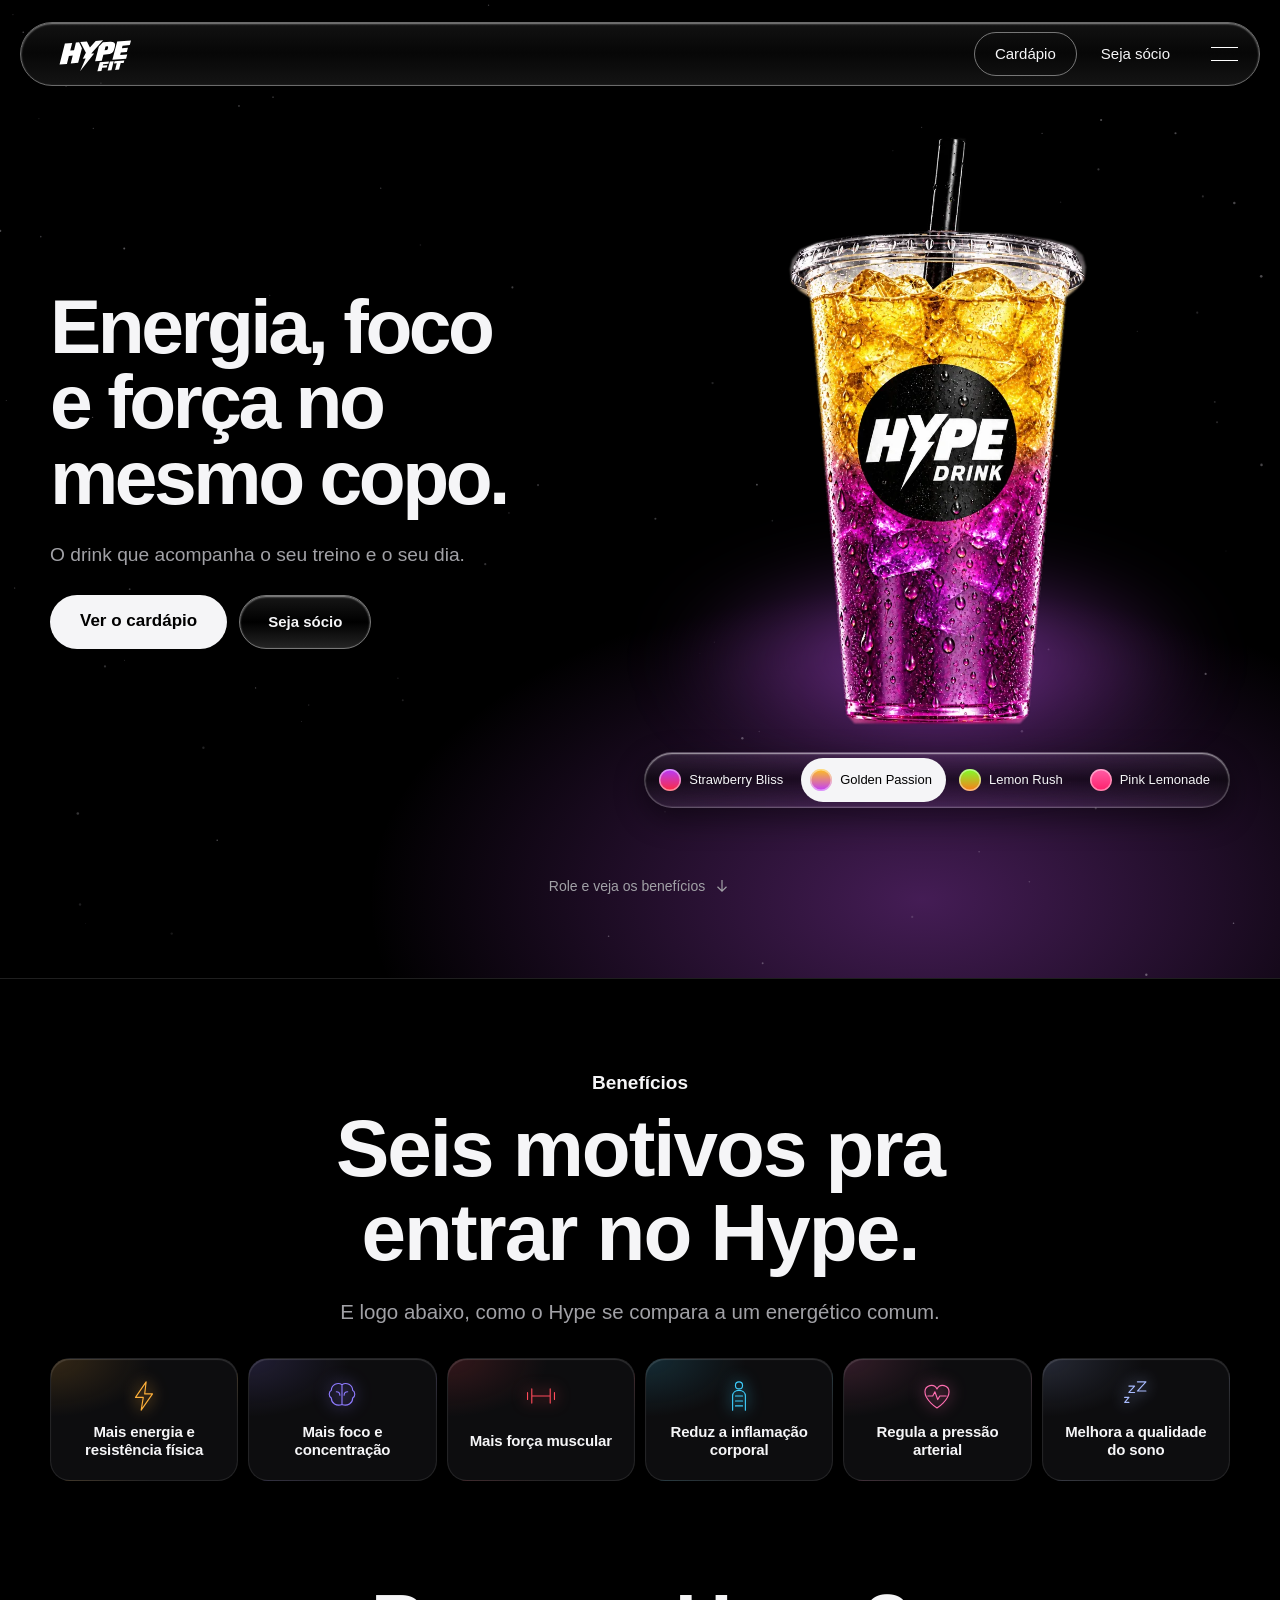
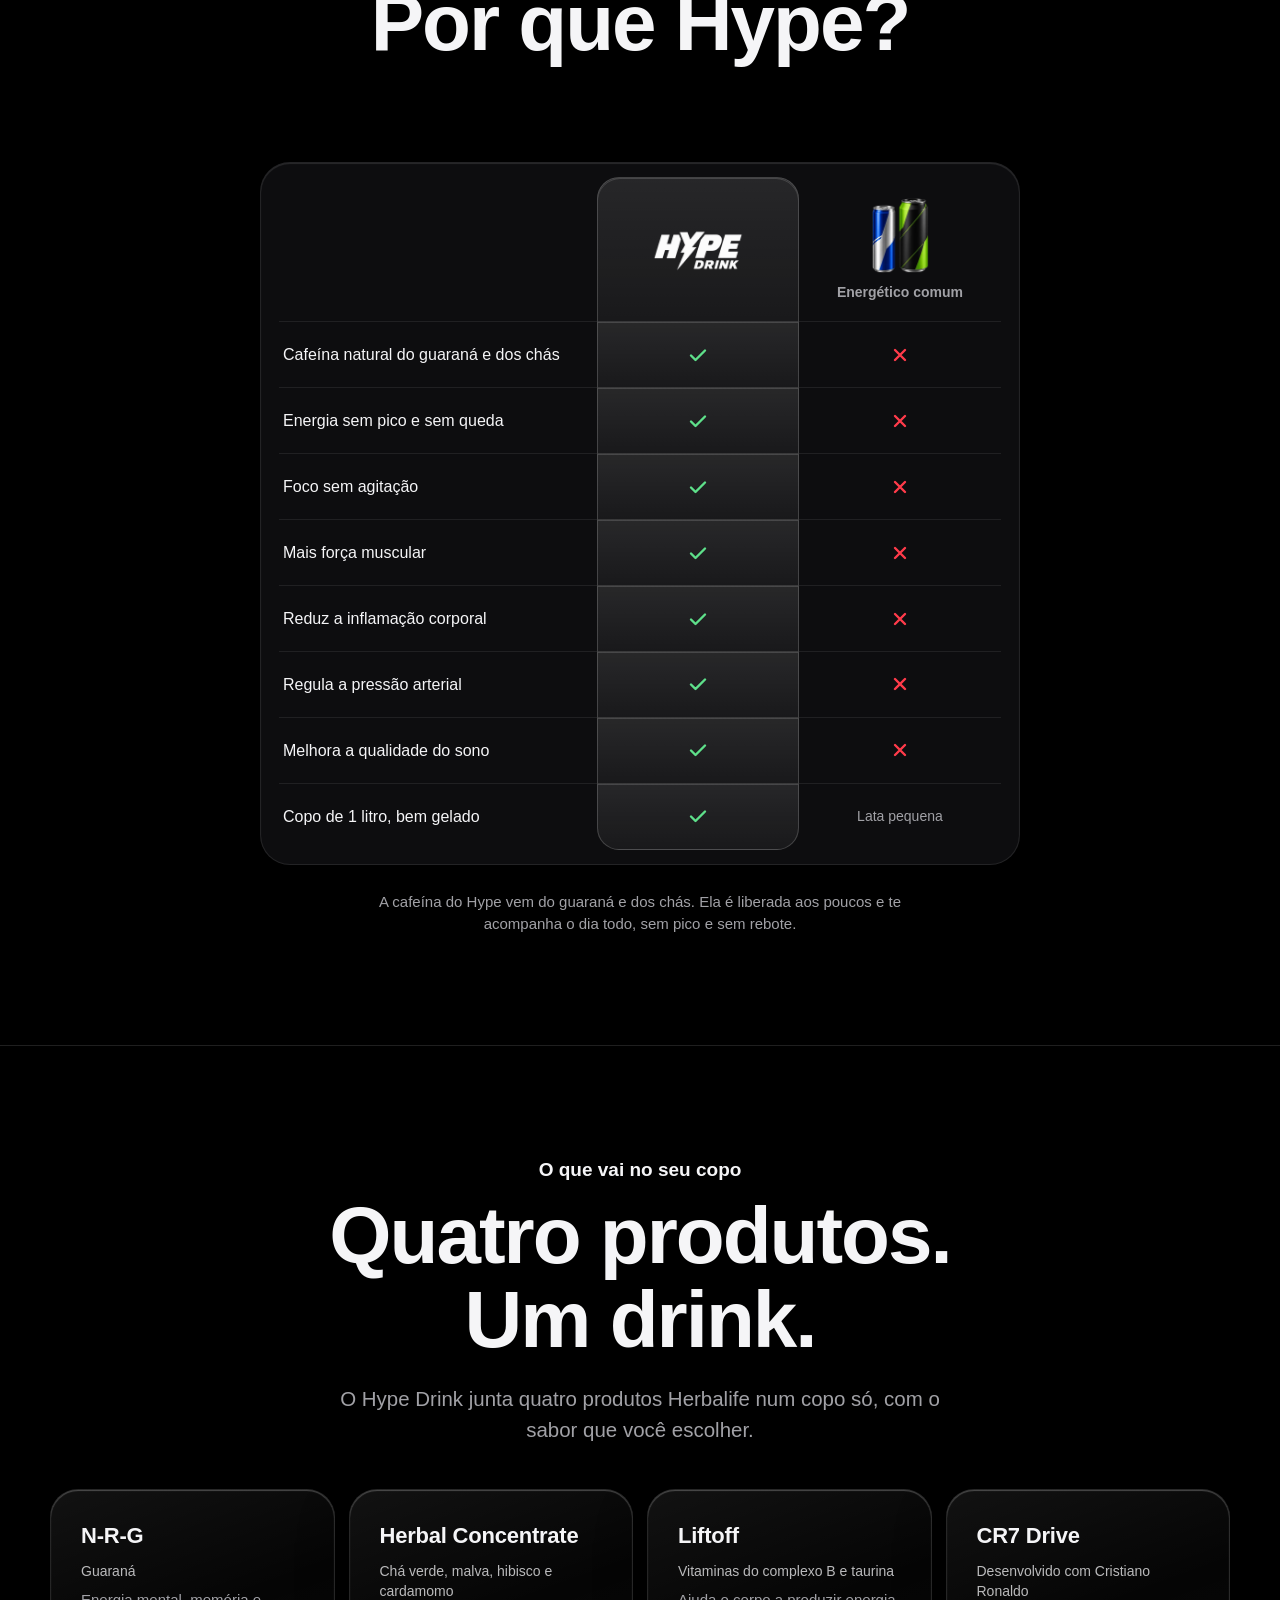
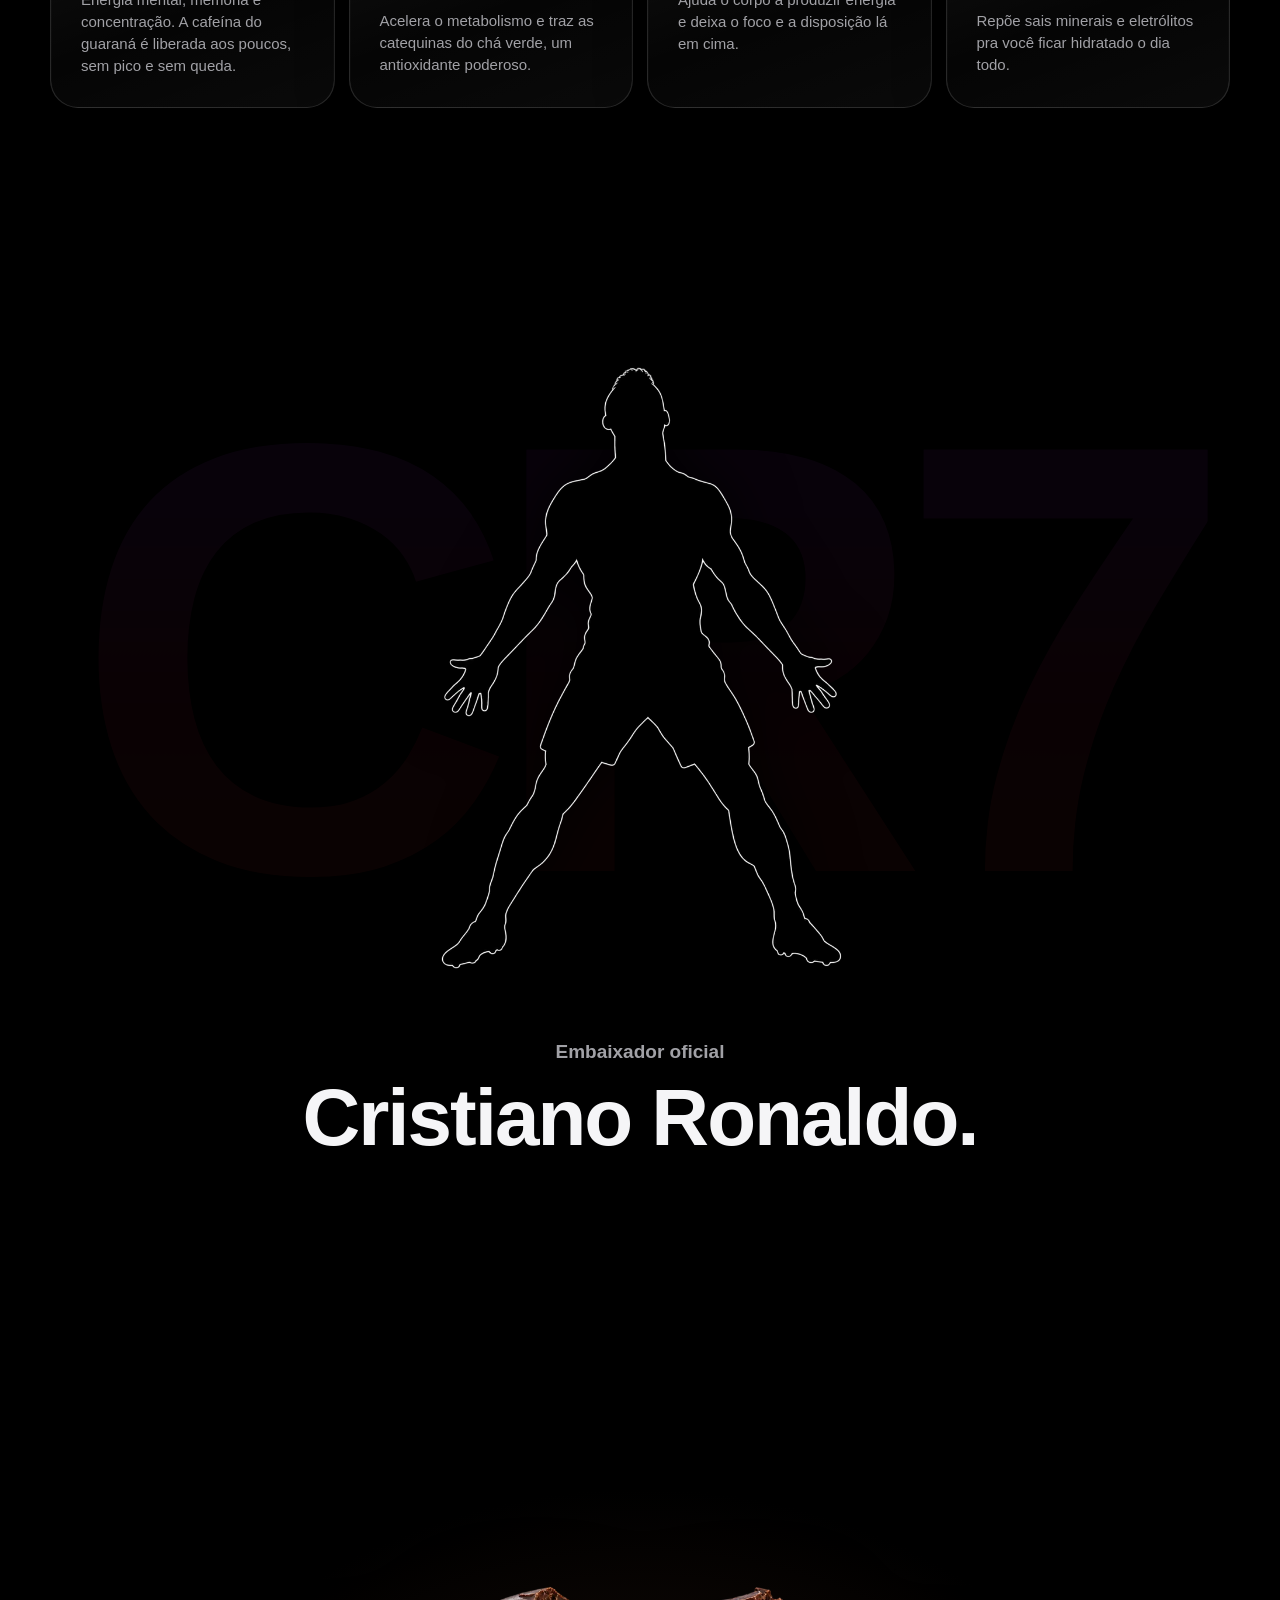
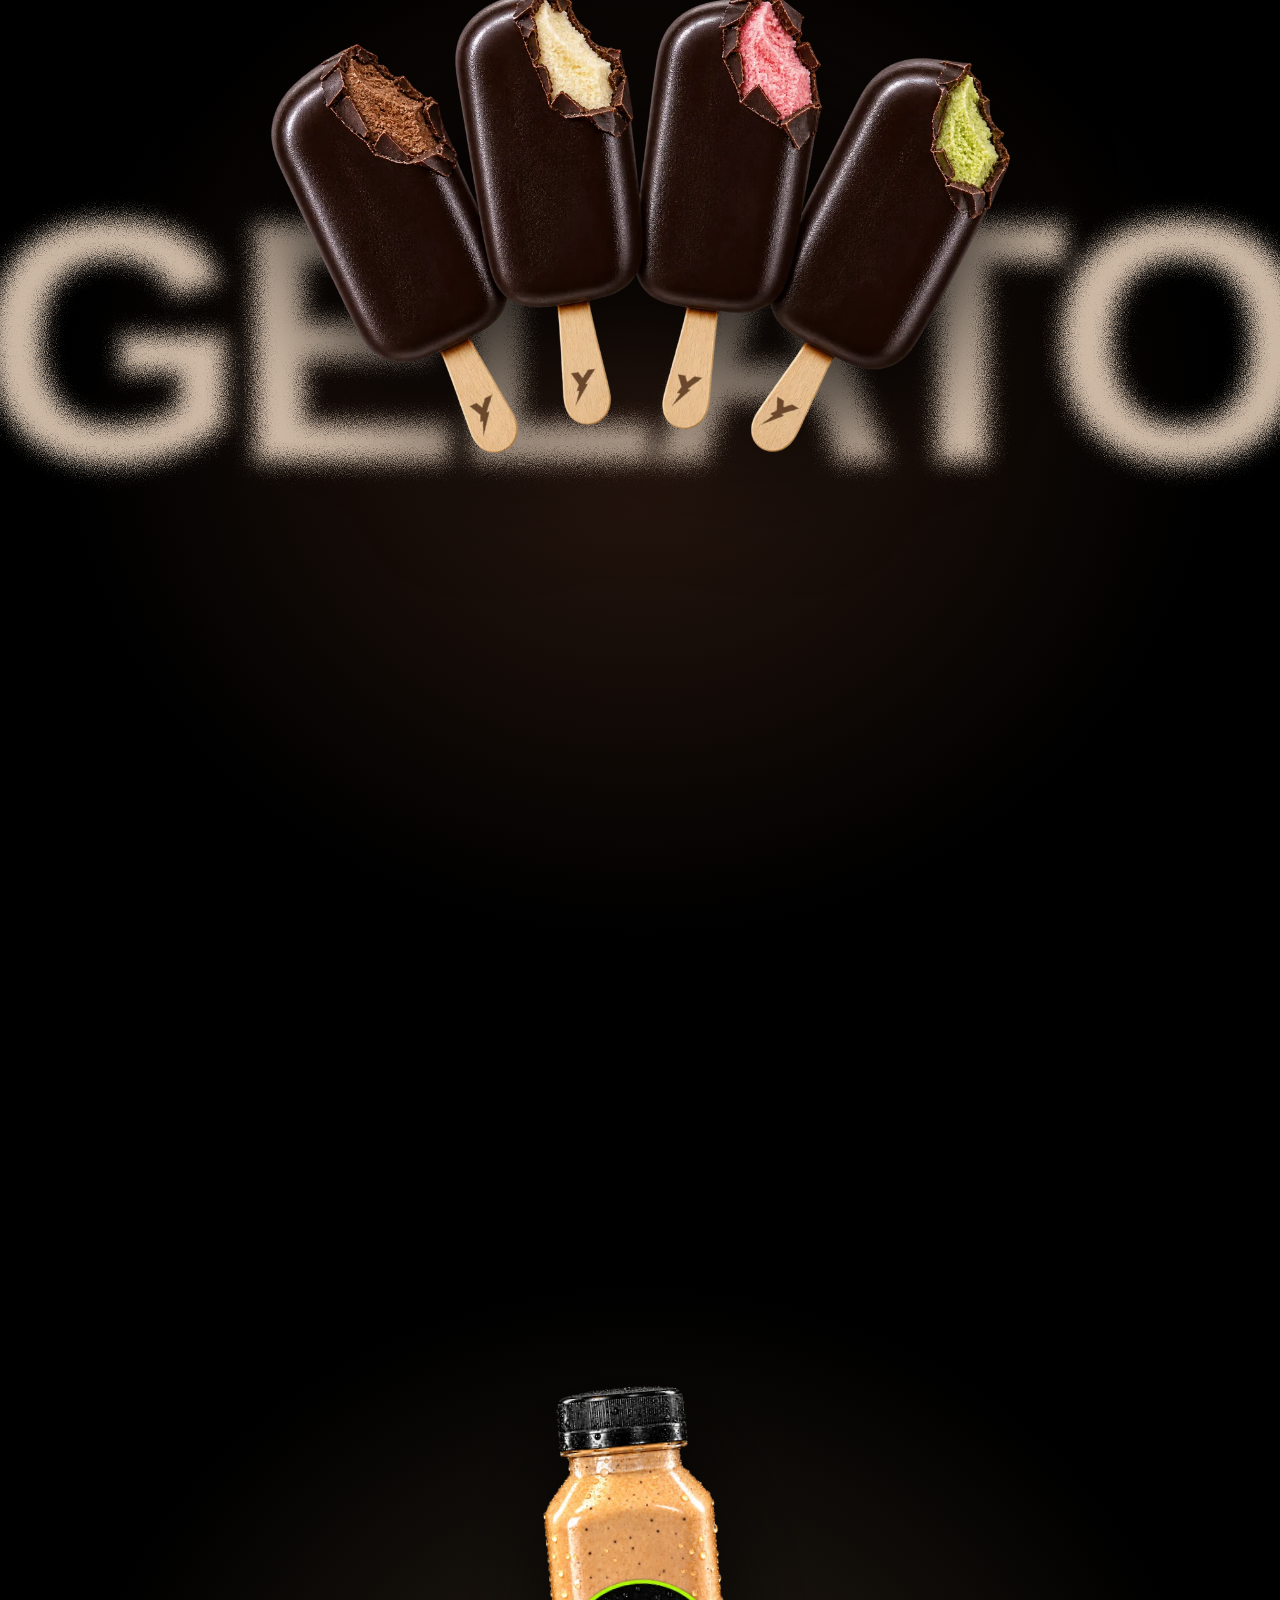
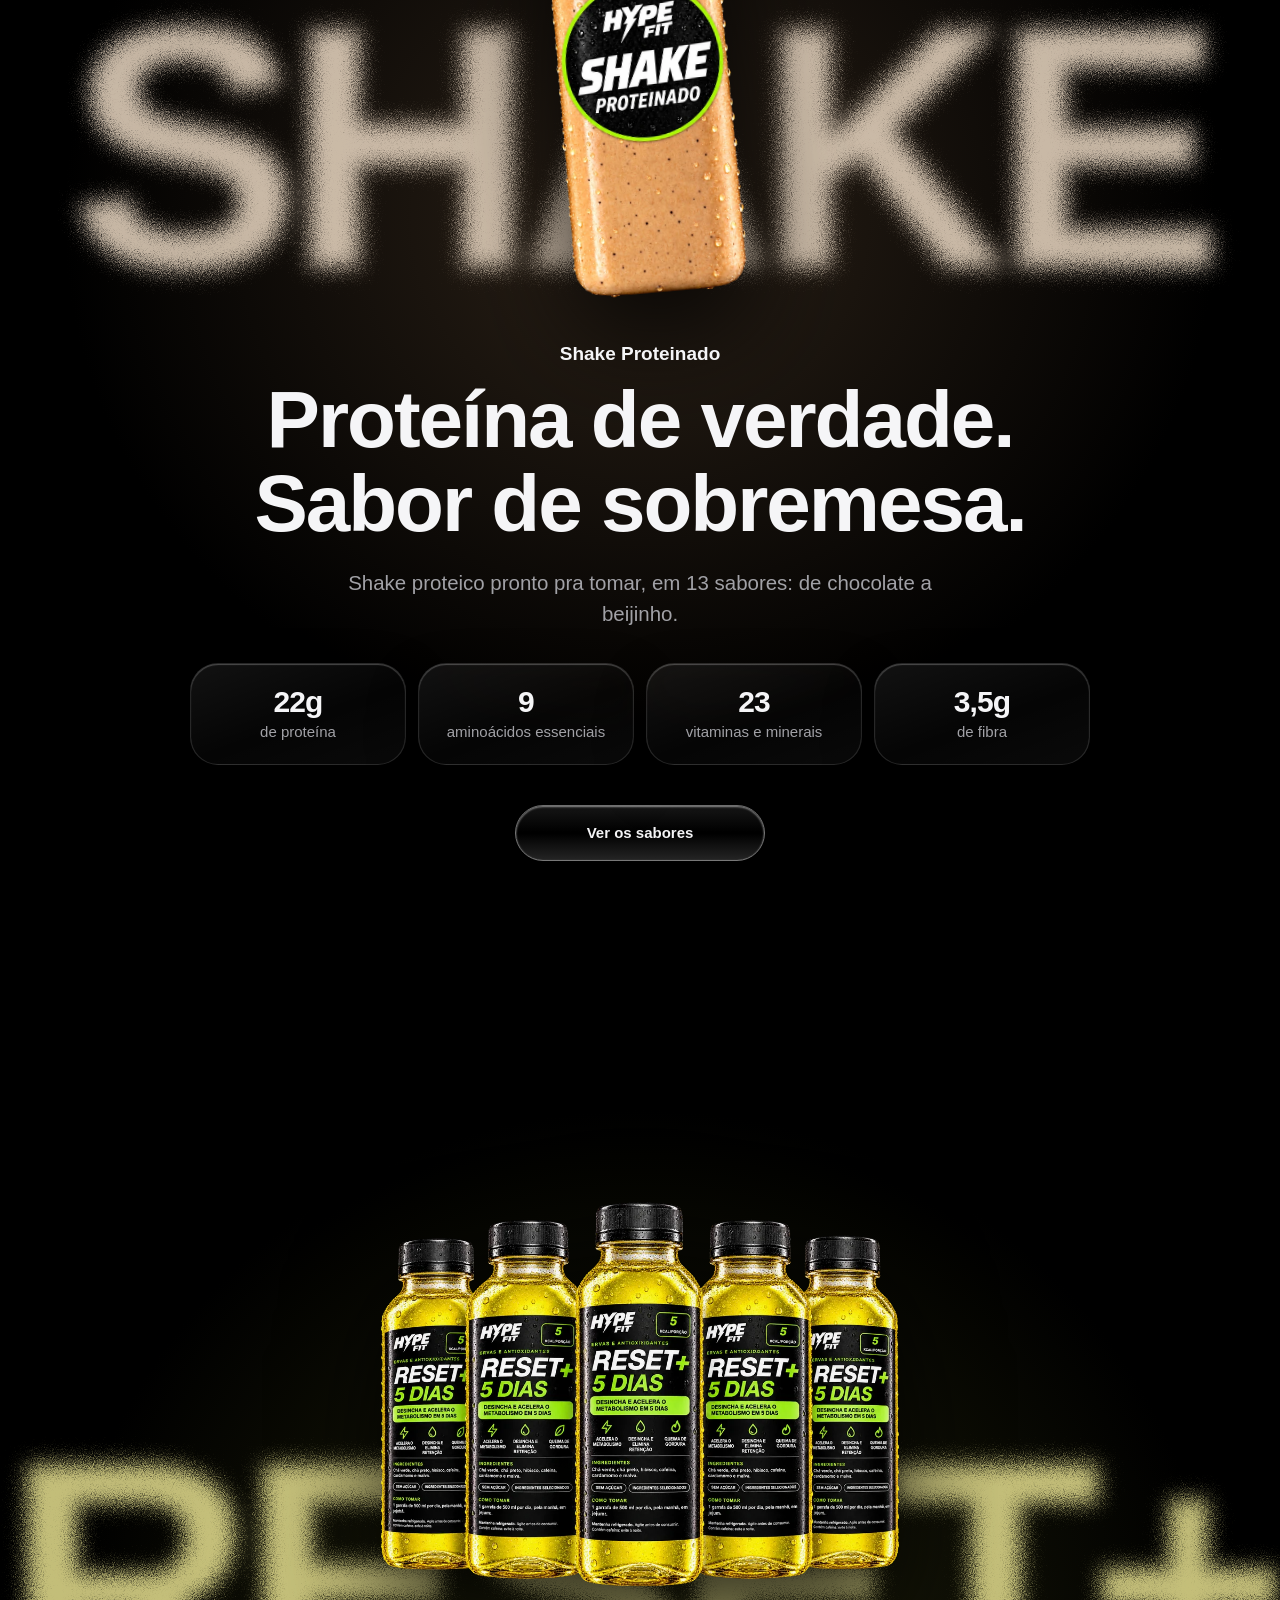
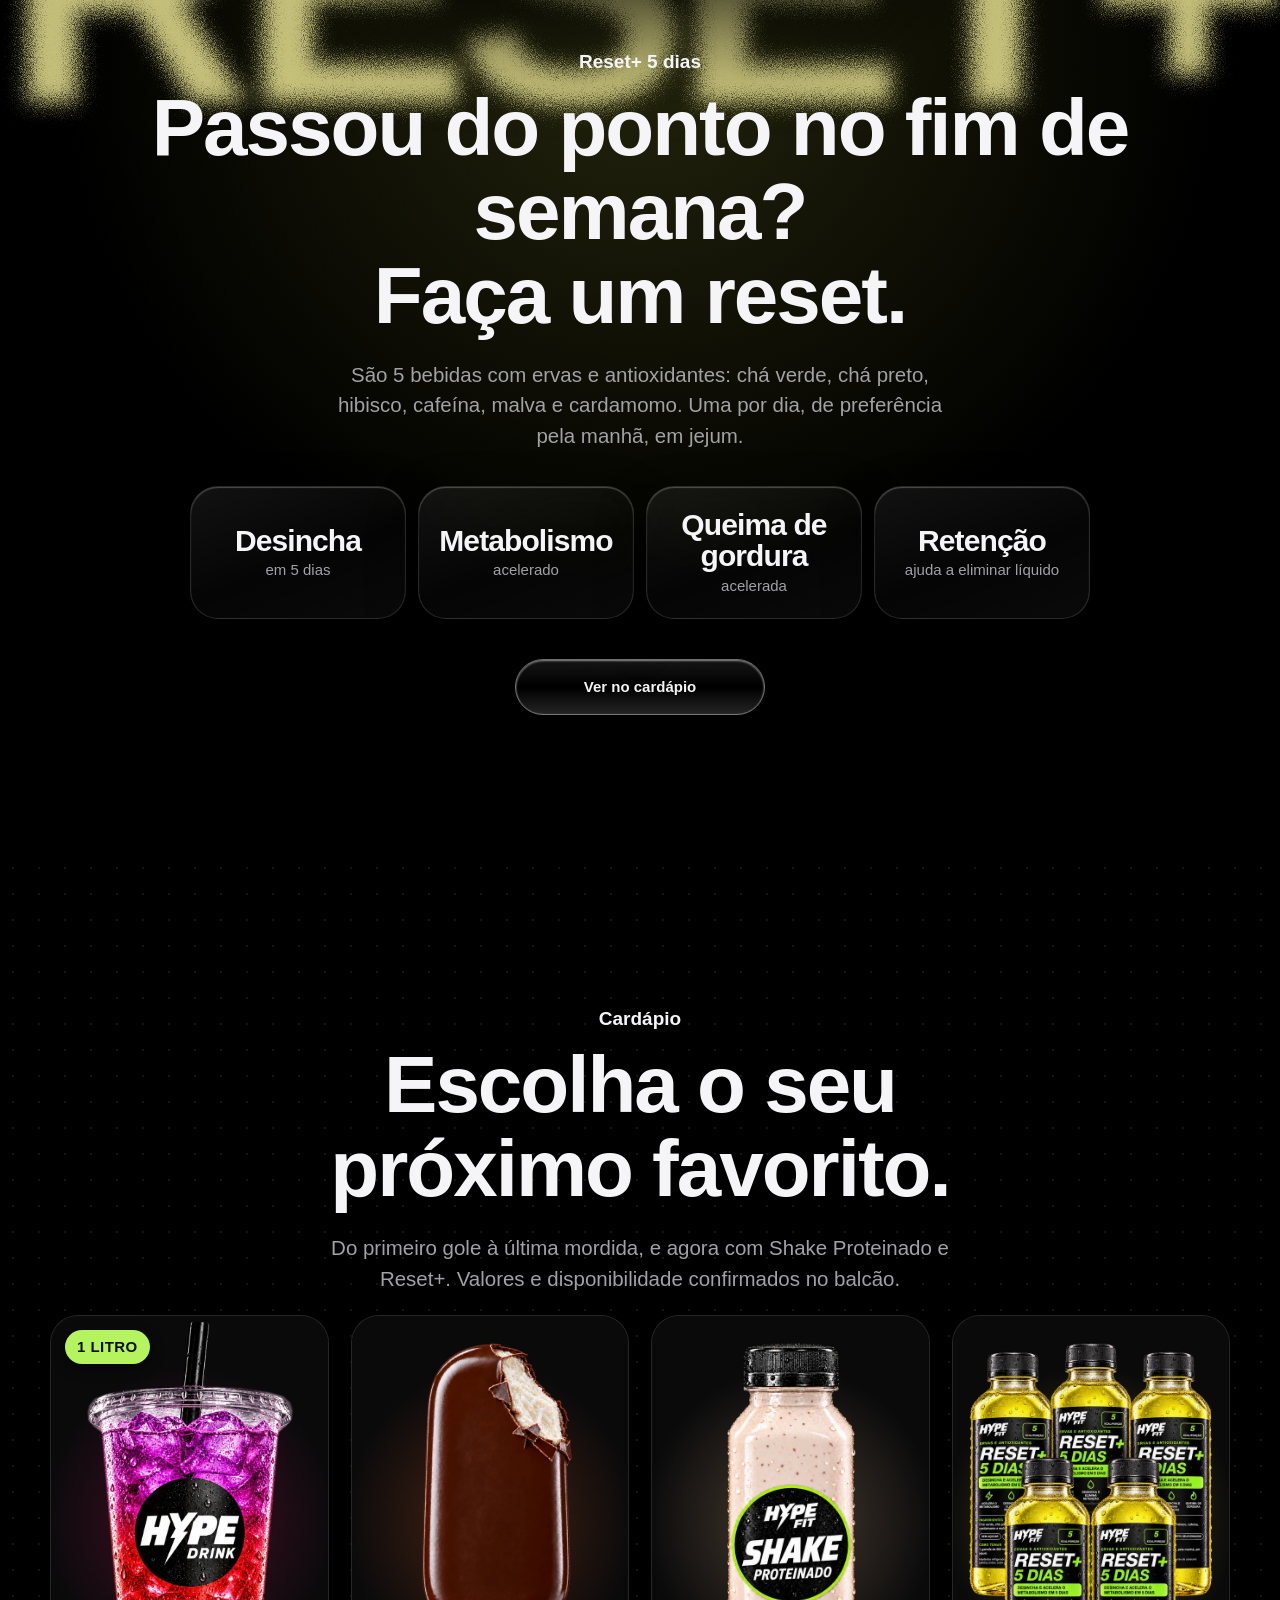
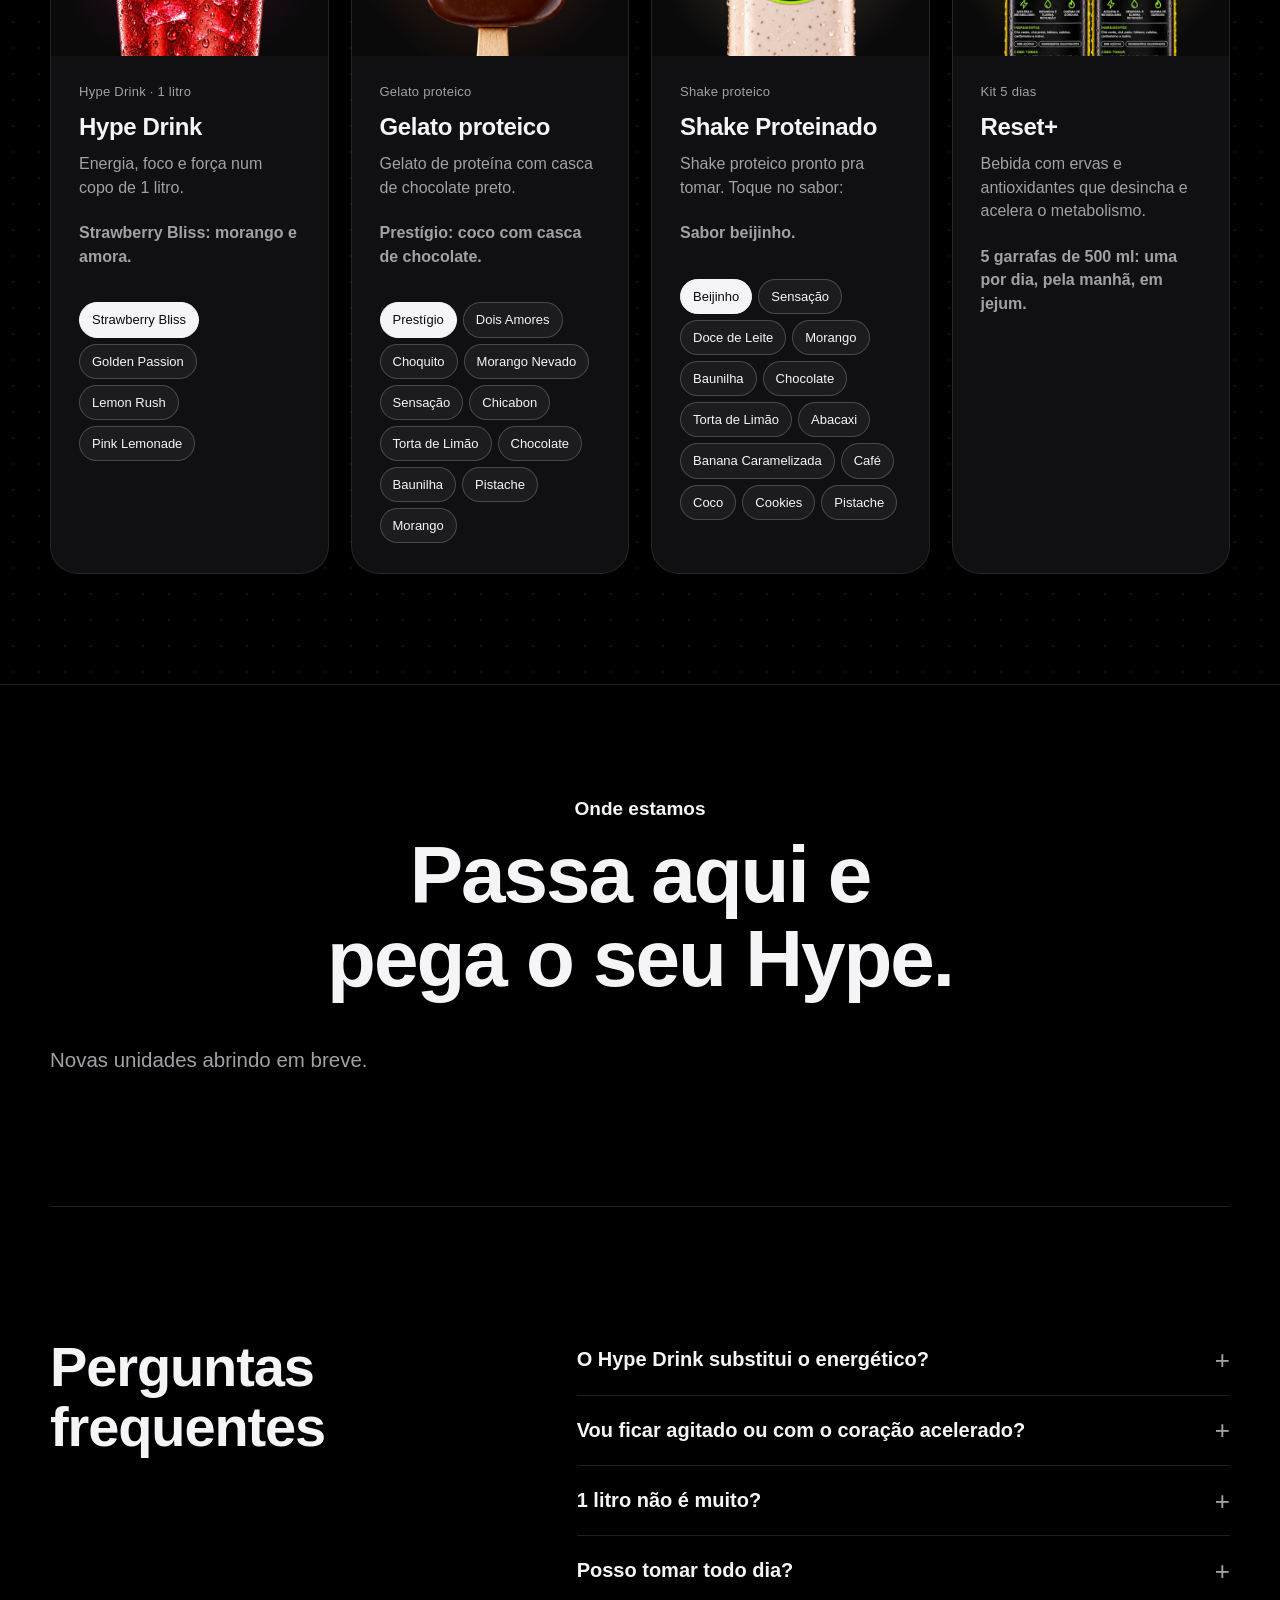
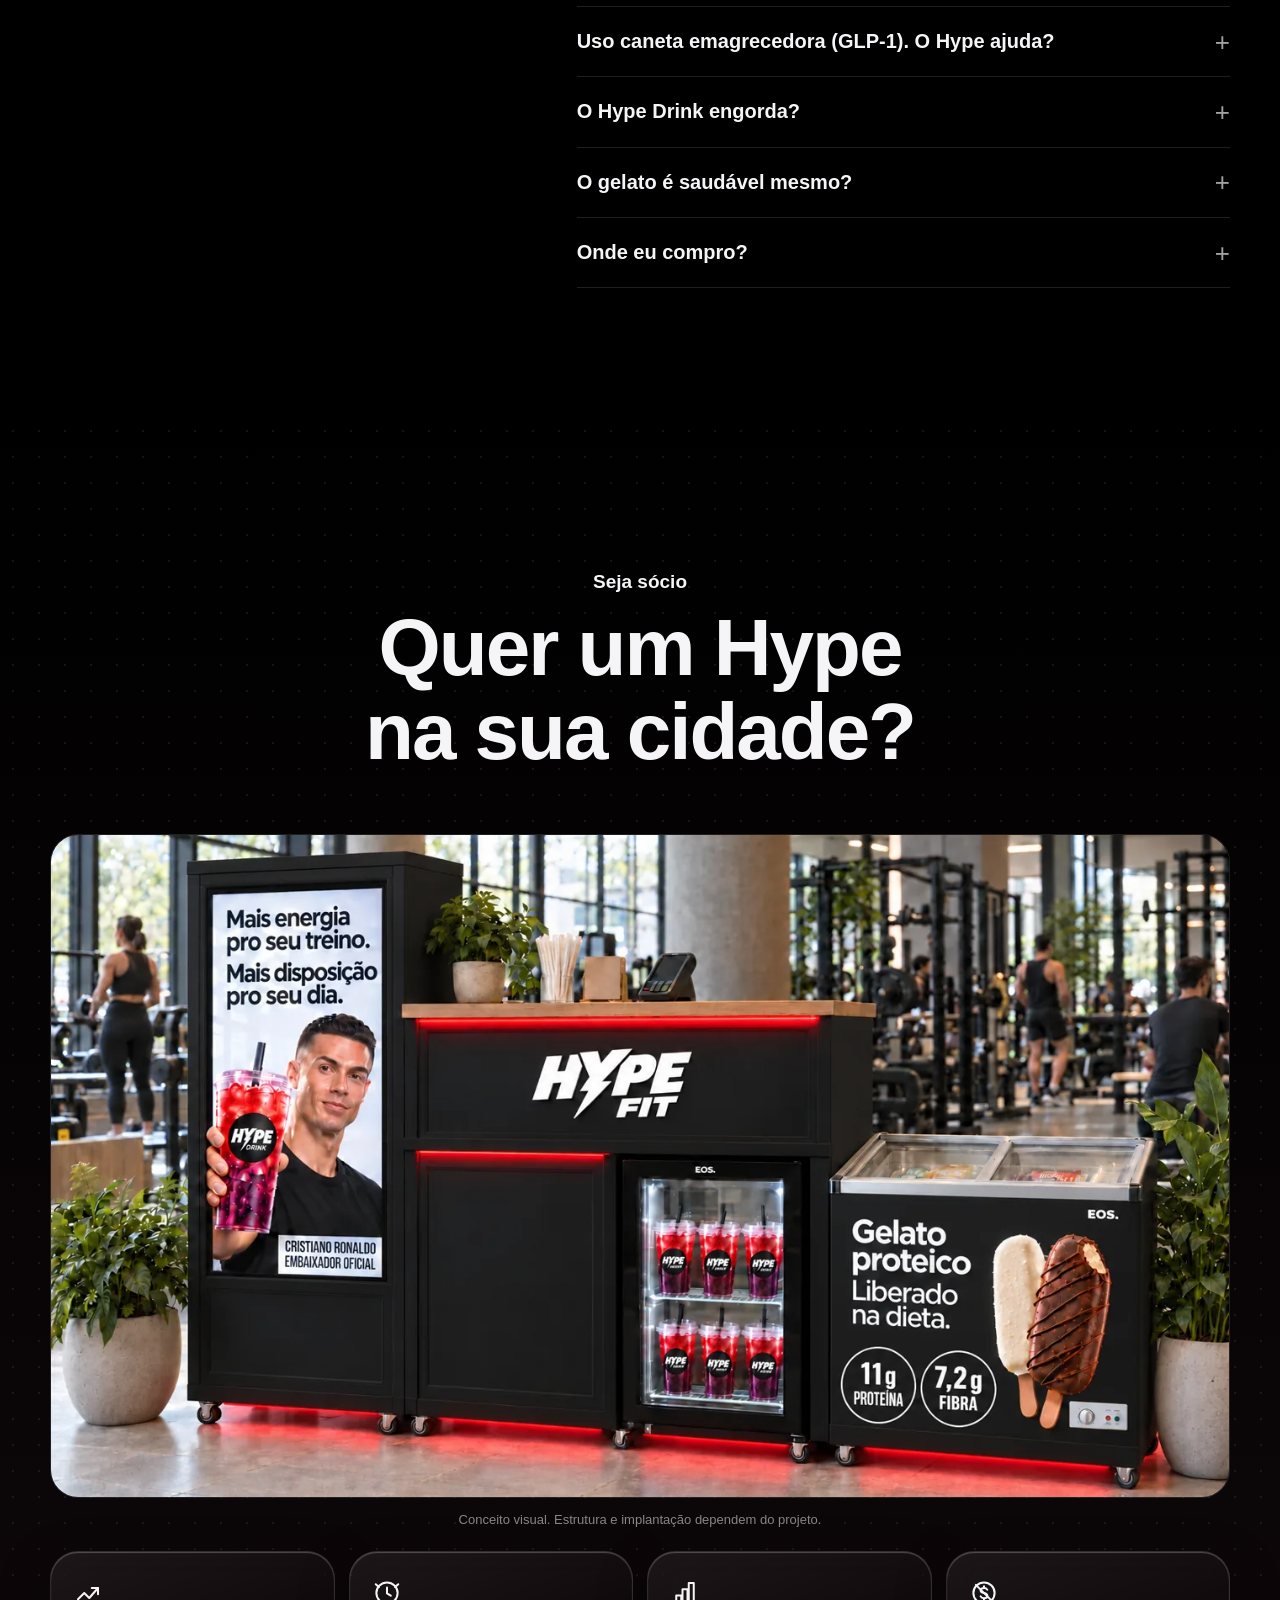
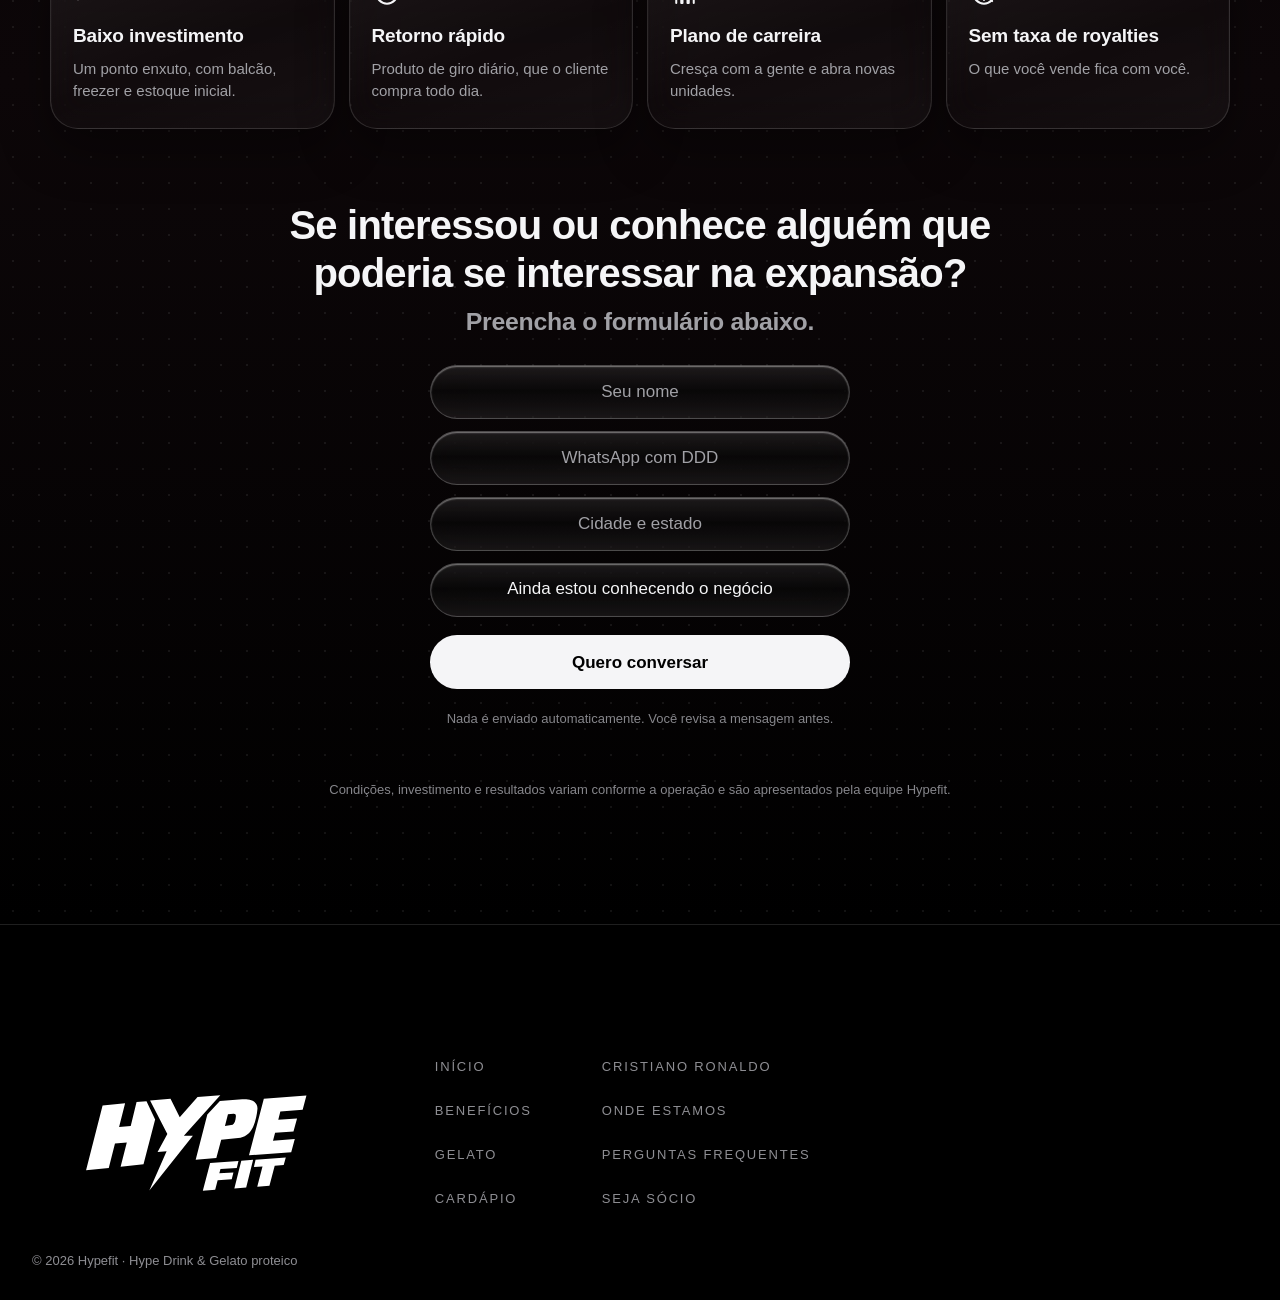
==== index.html @ e90799fd "Selo 1 LITRO no Hype Drink Co-Authored-By: Claude Opus 5.5 <noreply@anthropic.com>" ====
<!doctype html><html lang="pt-BR"><head><meta charset="utf-8"><meta name="viewport" content="width=device-width,initial-scale=1,viewport-fit=cover"><link rel="canonical" href="https://vcoppo.github.io/hypefit/"><link rel="icon" href="favicon.ico" sizes="48x48"><link rel="icon" href="favicon-32.png" type="image/png" sizes="32x32"><link rel="apple-touch-icon" href="apple-touch-icon.png"><link rel="manifest" href="site.webmanifest"><meta name="apple-mobile-web-app-title" content="Hypefit"><meta name="application-name" content="Hypefit"><meta property="og:type" content="website"><meta property="og:locale" content="pt_BR"><meta property="og:site_name" content="Hypefit"><meta property="og:url" content="https://vcoppo.github.io/hypefit/"><meta property="og:title" content="Hypefit · Hype Drink e gelato proteico"><meta property="og:description" content="Energia, foco e força no mesmo copo. Hype Drink de 1 litro e gelatos proteicos na Hypefit."><meta property="og:image" content="https://vcoppo.github.io/hypefit/og-image.jpg"><meta property="og:image:width" content="1200"><meta property="og:image:height" content="630"><meta property="og:image:alt" content="Copo de Hype Drink roxo e vermelho com a frase Energia, foco e força no mesmo copo"><meta name="twitter:card" content="summary_large_image"><meta name="twitter:title" content="Hypefit · Hype Drink e gelato proteico"><meta name="twitter:description" content="Energia, foco e força no mesmo copo. Hype Drink de 1 litro e gelatos proteicos na Hypefit."><meta name="twitter:image" content="https://vcoppo.github.io/hypefit/og-image.jpg"><meta name="theme-color" content="#000000"><title>Hypefit · Hype Drink e gelato proteico</title><meta name="description" content="Hype Drink e gelatos proteicos. Energia, foco e força em um copo de 1 litro. Veja o cardápio ou monte o seu ponto Hypefit."><link rel="stylesheet" href="style.css"><script src="app.js" defer></script>
<svg class="defs" aria-hidden="true" width="0" height="0"><filter id="grain" x="-10%" y="-10%" width="120%" height="120%"><feGaussianBlur stdDeviation="9" result="b"/><feTurbulence type="fractalNoise" baseFrequency="1.1" numOctaves="2" seed="4" result="n"/><feDisplacementMap in="b" in2="n" scale="34" xChannelSelector="R" yChannelSelector="G"/></filter><filter id="grain-sm" x="-10%" y="-20%" width="120%" height="140%"><feGaussianBlur stdDeviation="2.4" result="b"/><feTurbulence type="fractalNoise" baseFrequency="1.4" numOctaves="2" seed="4" result="n"/><feDisplacementMap in="b" in2="n" scale="9" xChannelSelector="R" yChannelSelector="G"/></filter></svg>
<a class="skip" href="#beneficios">Pular para o conteúdo</a>
<header class="nav"><a class="brand" href="#inicio" aria-label="Hypefit início"><img src="assets/hypefit-logo.svg" alt="Hypefit" width="120" height="62"></a><div class="nav-actions"><a class="nav-cta pedir-link so-pedido" data-pedir="" hidden>Peça agora</a><a class="nav-cta menu-link" href="#cardapio">Cardápio</a><a class="nav-cta partner-link" href="#seja-socio">Seja sócio</a><button class="menu-toggle" aria-expanded="false" aria-controls="main-menu" aria-label="Abrir menu"><span></span><span></span></button></div></header>
<nav id="main-menu" class="menu" aria-label="Principal" hidden><a href="#inicio">Início</a><a href="#beneficios">Benefícios</a><a href="#comparativo">Hype x energético</a><a href="#ingredientes">O que vai no copo</a><a href="#cr7">Cristiano Ronaldo</a><a href="#gelato">Gelato proteico</a><a href="#protein">Shake Proteinado</a><a href="#reset">Reset+</a><a href="#cardapio">Cardápio</a><a href="#onde-estamos">Onde estamos</a><a href="#duvidas">Perguntas frequentes</a><a href="#seja-socio">Seja sócio</a></nav>
<main>

<section id="inicio" class="hero" aria-labelledby="hero-title" style="--glow:#c2185b">
<canvas class="particles" aria-hidden="true"></canvas>
<div class="hero-inner">
<div class="hero-copy"><h1 id="hero-title" class="hero-title">Energia, foco<br>e força no<br><em>mesmo copo.</em></h1><p class="hero-lead">O drink que acompanha o seu treino e o seu dia.</p>

<div class="hero-ctas"><a class="solid-button so-pedido" data-pedir="" hidden>Peça agora</a><a class="solid-button" href="#cardapio" data-vira-vidro>Ver o cardápio</a><a class="glass-button" href="#seja-socio">Seja sócio</a></div></div>
<div class="hero-stage"><div class="hero-halo" aria-hidden="true"></div>
<div class="hero-cups"><img class="hero-cup on" data-cup="0" src="assets/cup-roxo-vermelho.webp" alt="Hype Drink Strawberry Bliss, morango e amora" width="1024" height="1536" fetchpriority="high"><img class="hero-cup" data-cup="1" src="assets/cup-amarelo-roxo.webp" alt="Hype Drink Golden Passion, maracujá e amora" width="1024" height="1536" loading="lazy"><img class="hero-cup" data-cup="2" src="assets/cup-verde-laranja.webp" alt="Hype Drink Lemon Rush, limão-siciliano e tangerina" width="1024" height="1536" loading="lazy"><img class="hero-cup" data-cup="3" src="assets/cup-rosa.webp" alt="Hype Drink Pink Lemonade, limão e amora" width="1024" height="1536" loading="lazy"></div>
<div class="swatches glass" role="group" aria-label="Escolha a cor do copo"><button type="button" data-swatch="0" data-glow="#c2185b" aria-pressed="true" aria-label="Strawberry Bliss" data-flavor="Morango e amora"><i style="background:linear-gradient(#b53cff,#ff2a3d)"></i><span aria-hidden="true">Strawberry Bliss</span></button><button type="button" data-swatch="1" data-glow="#b44be0" aria-pressed="false" aria-label="Golden Passion" data-flavor="Maracujá e amora"><i style="background:linear-gradient(#ffc21a,#c23cff)"></i><span aria-hidden="true">Golden Passion</span></button><button type="button" data-swatch="2" data-glow="#6fbf2a" aria-pressed="false" aria-label="Lemon Rush" data-flavor="Limão-siciliano e tangerina"><i style="background:linear-gradient(#7dff2a,#ff7a1a)"></i><span aria-hidden="true">Lemon Rush</span></button><button type="button" data-swatch="3" data-glow="#ff2d7a" aria-pressed="false" aria-label="Pink Lemonade" data-flavor="Limão e amora"><i style="background:linear-gradient(#ff5fa8,#ff1f6a)"></i><span aria-hidden="true">Pink Lemonade</span></button></div><p class="cup-name" aria-live="polite"><strong>Strawberry Bliss</strong></p>
</div></div>
<a class="hero-scroll" href="#beneficios">Role e veja os benefícios <svg viewBox="0 0 24 24" aria-hidden="true"><path d="M12 4v15m-6-6 6 6 6-6"/></svg></a>
</section>

<section id="beneficios" class="benefits-sec" aria-labelledby="b-title"><div class="wrap"><div class="b-head"><p class="eyebrow reveal">Benefícios</p><h2 id="b-title" class="headline reveal">Seis motivos pra<br>entrar no Hype.</h2><p class="lead reveal">E logo abaixo, como o Hype se compara a um energético comum.</p></div>
<ul class="b-grid"><li class="b-tile reveal" style="--c:#ffb13b"><svg viewBox="0 0 48 48" aria-hidden="true"><path d="m27 4-15 22h11l-3 18 16-23H25z"/></svg><h3>Mais energia e resistência física</h3></li><li class="b-tile reveal" style="--c:#8f7bff"><svg viewBox="0 0 48 48" aria-hidden="true"><path d="M24 8c-6-4-15 0-15 8-4 2-4 9 0 11 0 7 7 12 15 9 8 3 15-2 15-9 4-2 4-9 0-11 0-8-9-12-15-8zM24 8v28M16 18c3 0 5 2 5 5M32 18c-3 0-5 2-5 5"/></svg><h3>Mais foco e concentração</h3></li><li class="b-tile reveal" style="--c:#ff4b5a"><svg viewBox="0 0 48 48" aria-hidden="true"><path d="M5 19v10M11 14v20M37 14v20M43 19v10M11 24h26" stroke-linecap="round"/></svg><h3>Mais força muscular</h3></li><li class="b-tile reveal" style="--c:#3fd0ff"><svg viewBox="0 0 48 48" aria-hidden="true"><circle cx="24" cy="9" r="5"/><path d="M15 44V24c0-5 4-8 9-8s9 3 9 8v20M19 24h10M19 31h10M19 38h10"/></svg><h3>Reduz a inflamação corporal</h3></li><li class="b-tile reveal" style="--c:#ff6fb1"><svg viewBox="0 0 48 48" aria-hidden="true"><path d="M24 41S7 30 7 18a9 9 0 0 1 17-4 9 9 0 0 1 17 4c0 12-17 23-17 23z"/><path d="M11 24h7l3-6 4 11 3-5h9"/></svg><h3>Regula a pressão arterial</h3></li><li class="b-tile reveal" style="--c:#a9bcff"><svg viewBox="0 0 48 48" aria-hidden="true"><path d="M14 10h8l-8 9h8M26 4h12L26 17h12M8 26h6l-6 7h6"/></svg><h3>Melhora a qualidade do sono</h3></li></ul>
</div></section>

<section id="comparativo" class="compare" aria-labelledby="cmp-title"><div class="wrap"><div class="cmp-head"><h2 id="cmp-title" class="headline reveal">Por que Hype?</h2><p class="lead reveal">O energético que você já tomaria. Só que melhor.</p></div>
<div class="cmp-card reveal"><table class="cmp"><thead><tr><td></td><th scope="col" class="hype-col"><img src="assets/hype-drink-wordmark.webp" alt="Hype Drink" width="1774" height="887"></th><th scope="col" class="other-energy-col"><img src="assets/energy-cans-unbranded.webp" alt="Duas latas genéricas sem marcas, uma azul e prateada e outra preta e verde" width="1218" height="1292"><span>Energético comum</span></th></tr></thead><tbody><tr><th scope="row">Cafeína natural do guaraná e dos chás</th><td class="hype-col"><svg class="ck" viewBox="0 0 24 24" aria-label="Sim"><path d="m5 12.5 4.5 4.5L19 7.5"/></svg></td><td><svg class="xx" viewBox="0 0 24 24" aria-label="Não"><path d="M7 7l10 10M17 7 7 17"/></svg></td></tr><tr><th scope="row">Energia sem pico e sem queda</th><td class="hype-col"><svg class="ck" viewBox="0 0 24 24" aria-label="Sim"><path d="m5 12.5 4.5 4.5L19 7.5"/></svg></td><td><svg class="xx" viewBox="0 0 24 24" aria-label="Não"><path d="M7 7l10 10M17 7 7 17"/></svg></td></tr><tr><th scope="row">Foco sem agitação</th><td class="hype-col"><svg class="ck" viewBox="0 0 24 24" aria-label="Sim"><path d="m5 12.5 4.5 4.5L19 7.5"/></svg></td><td><svg class="xx" viewBox="0 0 24 24" aria-label="Não"><path d="M7 7l10 10M17 7 7 17"/></svg></td></tr><tr><th scope="row">Mais força muscular</th><td class="hype-col"><svg class="ck" viewBox="0 0 24 24" aria-label="Sim"><path d="m5 12.5 4.5 4.5L19 7.5"/></svg></td><td><svg class="xx" viewBox="0 0 24 24" aria-label="Não"><path d="M7 7l10 10M17 7 7 17"/></svg></td></tr><tr><th scope="row">Reduz a inflamação corporal</th><td class="hype-col"><svg class="ck" viewBox="0 0 24 24" aria-label="Sim"><path d="m5 12.5 4.5 4.5L19 7.5"/></svg></td><td><svg class="xx" viewBox="0 0 24 24" aria-label="Não"><path d="M7 7l10 10M17 7 7 17"/></svg></td></tr><tr><th scope="row">Regula a pressão arterial</th><td class="hype-col"><svg class="ck" viewBox="0 0 24 24" aria-label="Sim"><path d="m5 12.5 4.5 4.5L19 7.5"/></svg></td><td><svg class="xx" viewBox="0 0 24 24" aria-label="Não"><path d="M7 7l10 10M17 7 7 17"/></svg></td></tr><tr><th scope="row">Melhora a qualidade do sono</th><td class="hype-col"><svg class="ck" viewBox="0 0 24 24" aria-label="Sim"><path d="m5 12.5 4.5 4.5L19 7.5"/></svg></td><td><svg class="xx" viewBox="0 0 24 24" aria-label="Não"><path d="M7 7l10 10M17 7 7 17"/></svg></td></tr><tr><th scope="row">Copo de 1 litro, bem gelado</th><td class="hype-col"><svg class="ck" viewBox="0 0 24 24" aria-label="Sim"><path d="m5 12.5 4.5 4.5L19 7.5"/></svg></td><td><span>Lata pequena</span></td></tr></tbody></table></div>
<p class="cmp-note reveal">A cafeína do Hype vem do guaraná e dos chás. Ela é liberada aos poucos e te acompanha o dia todo, sem pico e sem rebote.</p></div></section>

<section id="ingredientes" class="ingredients" aria-labelledby="ing-title"><div class="wrap"><div class="cmp-head"><p class="eyebrow reveal">O que vai no seu copo</p><h2 id="ing-title" class="headline reveal">Quatro produtos.<br>Um drink.</h2><p class="lead reveal">O Hype Drink junta quatro produtos Herbalife num copo só, com o sabor que você escolher.</p></div><ul class="ing-grid"><li class="ing glass-card reveal"><h3>N-R-G</h3><span class="ing-base">Guaraná</span><p>Energia mental, memória e concentração. A cafeína do guaraná é liberada aos poucos, sem pico e sem queda.</p></li><li class="ing glass-card reveal"><h3>Herbal Concentrate</h3><span class="ing-base">Chá verde, malva, hibisco e cardamomo</span><p>Acelera o metabolismo e traz as catequinas do chá verde, um antioxidante poderoso.</p></li><li class="ing glass-card reveal"><h3>Liftoff</h3><span class="ing-base">Vitaminas do complexo B e taurina</span><p>Ajuda o corpo a produzir energia e deixa o foco e a disposição lá em cima.</p></li><li class="ing glass-card reveal"><h3>CR7 Drive</h3><span class="ing-base">Desenvolvido com Cristiano Ronaldo</span><p>Repõe sais minerais e eletrólitos pra você ficar hidratado o dia todo.</p></li></ul></div></section>

<section id="cr7" class="cr7" aria-labelledby="cr7-title"><div class="cr7-pin"><span class="cr7-word" aria-hidden="true">CR7</span><img class="cr7-sil" src="assets/cr7-silhueta.webp" alt="Silhueta de um jogador comemorando de braços abertos" loading="lazy" width="1024" height="1536"></div><div class="wrap cr7-body"><p class="eyebrow reveal">Embaixador oficial</p><h2 id="cr7-title" class="headline reveal">Cristiano Ronaldo.</h2><p class="lead reveal">O maior artilheiro da história do futebol é o embaixador oficial dos ingredientes que vão no seu copo.</p></div></section>

<section id="gelato" class="gelato-sec" aria-labelledby="gelato-title"><span class="grain-word" aria-hidden="true">GELATO</span><img class="gelato-img reveal" src="assets/gelatos-grupo.webp" alt="Quatro gelatos proteicos com casca de chocolate preto: chocolate, baunilha, morango e pistache" loading="lazy" width="1536" height="1024"><div class="wrap gelato-copy"><p class="eyebrow reveal">Gelato proteico</p><h2 id="gelato-title" class="headline reveal">Parece fat.<br>Mas é fit.</h2><p class="lead reveal">Casca de chocolate preto crocante por fora, gelato cremoso de proteína por dentro.</p><div class="gelato-fit"><ul class="fit-stats"><li class="glass-card reveal"><strong>11g</strong><span>de proteína</span></li><li class="glass-card reveal"><strong>7,2g</strong><span>de fibra</span></li><li class="glass-card reveal"><strong>25%</strong><span>menos calorias</span></li><li class="glass-card reveal"><strong>90%</strong><span>menos açúcar</span></li></ul></div><a class="glass-button reveal" href="#cardapio">Ver os gelatos</a></div></section>
<section id="protein" class="gelato-sec prod-sec sec-shake" aria-labelledby="protein-title"><span class="grain-word" aria-hidden="true">SHAKE</span><img class="gelato-img prod-img reveal" src="assets/shake-proteico.webp" alt="Garrafa do shake proteico Shake Proteinado da Hypefit" loading="lazy" width="640" height="960"><div class="wrap gelato-copy"><p class="eyebrow reveal">Shake Proteinado</p><h2 id="protein-title" class="headline reveal">Proteína de verdade.<br>Sabor de sobremesa.</h2><p class="lead reveal">Shake proteico pronto pra tomar, em 13 sabores: de chocolate a beijinho.</p><div class="gelato-fit"><ul class="fit-stats"><li class="glass-card reveal"><strong>22g</strong><span>de proteína</span></li><li class="glass-card reveal"><strong>9</strong><span>aminoácidos essenciais</span></li><li class="glass-card reveal"><strong>23</strong><span>vitaminas e minerais</span></li><li class="glass-card reveal"><strong>3,5g</strong><span>de fibra</span></li></ul></div><a class="glass-button reveal" href="#cardapio" data-ver="protein">Ver os sabores</a></div></section>
<section id="reset" class="gelato-sec prod-sec sec-reset" aria-labelledby="reset-title"><span class="grain-word" aria-hidden="true">RESET+</span><img class="gelato-img prod-img-largo reveal" src="assets/reset-kit-largo-v2.webp" alt="Cinco garrafas de Reset+ com o selo Hypefit, o kit de 5 dias" loading="lazy" width="1200" height="800"><div class="wrap gelato-copy"><p class="eyebrow reveal">Reset+ 5 dias</p><h2 id="reset-title" class="headline reveal">Passou do ponto no fim de semana?<br>Faça um reset.</h2><p class="lead reveal">São 5 bebidas com ervas e antioxidantes: chá verde, chá preto, hibisco, cafeína, malva e cardamomo. Uma por dia, de preferência pela manhã, em jejum.</p><div class="gelato-fit"><ul class="fit-stats"><li class="glass-card reveal"><strong>Desincha</strong><span>em 5 dias</span></li><li class="glass-card reveal"><strong>Metabolismo</strong><span>acelerado</span></li><li class="glass-card reveal"><strong>Queima de gordura</strong><span>acelerada</span></li><li class="glass-card reveal"><strong>Retenção</strong><span>ajuda a eliminar líquido</span></li></ul></div><a class="glass-button reveal" href="#cardapio" data-ver="reset">Ver no cardápio</a></div></section>

<section id="cardapio" class="menu-sec" aria-labelledby="menu-title"><div class="wrap center"><p class="eyebrow reveal">Cardápio</p><h2 id="menu-title" class="headline reveal">Escolha o seu<br>próximo favorito.</h2><p class="lead reveal">Do primeiro gole à última mordida, e agora com Shake Proteinado e Reset+. Valores e disponibilidade confirmados no balcão.</p>
<div class="segmented glass" role="group" aria-label="Filtrar cardápio" hidden><button type="button" data-filter="all" aria-pressed="true">Tudo</button><button type="button" data-filter="drink" aria-pressed="false">Hype Drink</button><button type="button" data-filter="gelato" aria-pressed="false">Gelatos</button><button type="button" data-filter="protein" aria-pressed="false">Shake Proteinado</button><button type="button" data-filter="reset" aria-pressed="false">Reset+</button></div></div>
<div class="wrap menu-grid menu-produtos">
<article class="item item-drink " data-category="drink"><div class="item-img" style="--tint:#c2185b55"><span class="selo-tamanho">1 LITRO</span><img src="assets/cup-roxo-vermelho.webp" alt="Hype Drink Strawberry Bliss, morango e amora" loading="lazy" width="1024" height="1536"></div><div class="item-info"><span class="tag">Hype Drink · 1 litro</span><h3>Hype Drink</h3><p>Energia, foco e força num copo de 1 litro.</p><p class="sabor-frase">Strawberry Bliss: morango e amora.</p><div class="sabores" role="group" aria-label="Sabores de Hype Drink"><button type="button" class="sabor-chip" aria-pressed="true" data-img="assets/cup-roxo-vermelho.webp" data-alt="Hype Drink Strawberry Bliss, morango e amora" data-tint="#c2185b55" data-frase="Strawberry Bliss: morango e amora.">Strawberry Bliss</button><button type="button" class="sabor-chip" aria-pressed="false" data-img="assets/cup-amarelo-roxo.webp" data-alt="Hype Drink Golden Passion, maracujá e amora" data-tint="#b44be055" data-frase="Golden Passion: maracujá e amora.">Golden Passion</button><button type="button" class="sabor-chip" aria-pressed="false" data-img="assets/cup-verde-laranja.webp" data-alt="Hype Drink Lemon Rush, limão-siciliano e tangerina" data-tint="#6fbf2a55" data-frase="Lemon Rush: limão-siciliano e tangerina.">Lemon Rush</button><button type="button" class="sabor-chip" aria-pressed="false" data-img="assets/cup-rosa.webp" data-alt="Hype Drink Pink Lemonade, limão e amora" data-tint="#ff2d7a55" data-frase="Pink Lemonade: limão e amora.">Pink Lemonade</button></div><a class="pedir-item so-pedido" data-pedir="strawberry-bliss" hidden aria-label="Pedir Hype Drink">Pedir</a></div></article>
<article class="item item-drink item-flavor" data-category="gelato"><div class="item-img" style="--tint:#4a2414"><img src="assets/gelato-prestigio.webp" alt="Gelato proteico Prestígio" loading="lazy" width="1024" height="1536"></div><div class="item-info"><span class="tag">Gelato proteico</span><h3>Gelato proteico</h3><p>Gelato de proteína com casca de chocolate preto.</p><p class="sabor-frase">Prestígio: coco com casca de chocolate.</p><div class="sabores" role="group" aria-label="Sabores de Gelato proteico"><button type="button" class="sabor-chip" aria-pressed="true" data-img="assets/gelato-prestigio.webp" data-alt="Gelato proteico Prestígio" data-tint="#4a2414" data-frase="Prestígio: coco com casca de chocolate.">Prestígio</button><button type="button" class="sabor-chip" aria-pressed="false" data-img="assets/gelato-dois-amores.webp" data-alt="Gelato proteico Dois Amores" data-tint="#4a2414" data-frase="Dois Amores: chocolate e chocolate branco com casca de chocolate.">Dois Amores</button><button type="button" class="sabor-chip" aria-pressed="false" data-img="assets/gelato-choquito.webp" data-alt="Gelato proteico Choquito" data-tint="#4a2414" data-frase="Choquito: doce de leite com cobertura de chocolate.">Choquito</button><button type="button" class="sabor-chip" aria-pressed="false" data-img="assets/gelato-morango-nevado.webp" data-alt="Gelato proteico Morango Nevado" data-tint="#4a2414" data-frase="Morango Nevado: morango com cobertura de chocolate branco.">Morango Nevado</button><button type="button" class="sabor-chip" aria-pressed="false" data-img="assets/gelato-sensacao.webp" data-alt="Gelato proteico Sensação" data-tint="#4a2414" data-frase="Sensação: morango com cobertura de chocolate meio amargo.">Sensação</button><button type="button" class="sabor-chip" aria-pressed="false" data-img="assets/gelato-chicabon.webp" data-alt="Gelato proteico Chicabon" data-tint="#4a2414" data-frase="Chicabon: chocolate ao leite com casca de chocolate.">Chicabon</button><button type="button" class="sabor-chip" aria-pressed="false" data-img="assets/gelato-torta-de-limao.webp" data-alt="Gelato proteico Torta de Limão" data-tint="#4a2414" data-frase="Torta de Limão: com cobertura de chocolate branco.">Torta de Limão</button><button type="button" class="sabor-chip" aria-pressed="false" data-img="assets/gelato-chocolate.webp" data-alt="Gelato proteico de chocolate" data-tint="#4a2414" data-frase="Chocolate com casca de chocolate.">Chocolate</button><button type="button" class="sabor-chip" aria-pressed="false" data-img="assets/gelato-branco.webp" data-alt="Gelato proteico de baunilha" data-tint="#4a4238" data-frase="Baunilha com casca de chocolate.">Baunilha</button><button type="button" class="sabor-chip" aria-pressed="false" data-img="assets/gelato-pistache.webp" data-alt="Gelato proteico de pistache" data-tint="#34501c" data-frase="Pistache com casca de chocolate.">Pistache</button><button type="button" class="sabor-chip" aria-pressed="false" data-img="assets/gelato-morango.webp" data-alt="Gelato proteico de morango" data-tint="#5a1a30" data-frase="Morango com casca de chocolate.">Morango</button></div><a class="pedir-item so-pedido" data-pedir="gelato-chocolate" hidden aria-label="Pedir Gelato proteico">Pedir</a></div></article>
<article class="item item-drink item-photo" data-category="protein"><div class="item-img" style="--tint:#c9a27e55"><img src="assets/shake-beijinho.webp" alt="Garrafa do Shake Proteinado da Hypefit" loading="lazy" width="1024" height="1536"></div><div class="item-info"><span class="tag">Shake proteico</span><h3>Shake Proteinado</h3><p>Shake proteico pronto pra tomar. Toque no sabor:</p><p class="sabor-frase">Sabor beijinho.</p><div class="sabores" role="group" aria-label="Sabores de Shake Proteinado"><button type="button" class="sabor-chip" aria-pressed="true" data-img="assets/shake-beijinho.webp" data-alt="Garrafa do Shake Proteinado da Hypefit" data-tint="#c9a27e55" data-frase="Sabor beijinho.">Beijinho</button><button type="button" class="sabor-chip" aria-pressed="false" data-img="assets/shake-sensacao.webp" data-alt="Garrafa do Shake Proteinado da Hypefit" data-tint="#c9a27e55" data-frase="Sabor sensação.">Sensação</button><button type="button" class="sabor-chip" aria-pressed="false" data-img="assets/shake-doce-de-leite.webp" data-alt="Garrafa do Shake Proteinado da Hypefit" data-tint="#c9a27e55" data-frase="Sabor doce de leite.">Doce de Leite</button><button type="button" class="sabor-chip" aria-pressed="false" data-img="assets/shake-morango.webp" data-alt="Garrafa do Shake Proteinado da Hypefit" data-tint="#c9a27e55" data-frase="Sabor morango.">Morango</button><button type="button" class="sabor-chip" aria-pressed="false" data-img="assets/shake-baunilha.webp" data-alt="Garrafa do Shake Proteinado da Hypefit" data-tint="#c9a27e55" data-frase="Sabor baunilha.">Baunilha</button><button type="button" class="sabor-chip" aria-pressed="false" data-img="assets/shake-chocolate.webp" data-alt="Garrafa do Shake Proteinado da Hypefit" data-tint="#c9a27e55" data-frase="Sabor chocolate.">Chocolate</button><button type="button" class="sabor-chip" aria-pressed="false" data-img="assets/shake-torta-de-limao.webp" data-alt="Garrafa do Shake Proteinado da Hypefit" data-tint="#c9a27e55" data-frase="Sabor torta de limão.">Torta de Limão</button><button type="button" class="sabor-chip" aria-pressed="false" data-img="assets/shake-abacaxi.webp" data-alt="Garrafa do Shake Proteinado da Hypefit" data-tint="#c9a27e55" data-frase="Sabor abacaxi.">Abacaxi</button><button type="button" class="sabor-chip" aria-pressed="false" data-img="assets/shake-banana-caramelizada.webp" data-alt="Garrafa do Shake Proteinado da Hypefit" data-tint="#c9a27e55" data-frase="Sabor banana caramelizada.">Banana Caramelizada</button><button type="button" class="sabor-chip" aria-pressed="false" data-img="assets/shake-cafe.webp" data-alt="Garrafa do Shake Proteinado da Hypefit" data-tint="#c9a27e55" data-frase="Sabor café.">Café</button><button type="button" class="sabor-chip" aria-pressed="false" data-img="assets/shake-coco.webp" data-alt="Garrafa do Shake Proteinado da Hypefit" data-tint="#c9a27e55" data-frase="Sabor coco.">Coco</button><button type="button" class="sabor-chip" aria-pressed="false" data-img="assets/shake-cookies.webp" data-alt="Garrafa do Shake Proteinado da Hypefit" data-tint="#c9a27e55" data-frase="Sabor cookies.">Cookies</button><button type="button" class="sabor-chip" aria-pressed="false" data-img="assets/shake-pistache.webp" data-alt="Garrafa do Shake Proteinado da Hypefit" data-tint="#c9a27e55" data-frase="Sabor pistache.">Pistache</button></div><a class="pedir-item so-pedido" data-pedir="protein-complete" hidden aria-label="Pedir Shake Proteinado">Pedir</a></div></article>
<article class="item item-drink item-photo" data-category="reset"><div class="item-img" style="--tint:#c8b32a55"><img src="assets/reset-mais-kit-v2.webp" alt="Kit com 5 garrafas de Reset+ para 5 dias" loading="lazy" width="640" height="960"></div><div class="item-info"><span class="tag">Kit 5 dias</span><h3>Reset+</h3><p>Bebida com ervas e antioxidantes que desincha e acelera o metabolismo.</p><p class="sabor-frase">5 garrafas de 500 ml: uma por dia, pela manhã, em jejum.</p><a class="pedir-item so-pedido" data-pedir="reset-mais-kit" hidden aria-label="Pedir kit Reset+ 5 dias">Pedir</a></div></article>
</div><div class="pedir-faixa so-pedido wrap" hidden><p>Peça pelo celular e retire sem fila.</p><a class="solid-button" data-pedir="">Fazer meu pedido</a></div><p class="sr" role="status" aria-live="polite" data-count>Mostrando todo o cardápio.</p></section>

<section id="onde-estamos" class="where" aria-labelledby="where-title"><div class="wrap"><div class="cmp-head"><p class="eyebrow reveal">Onde estamos</p><h2 id="where-title" class="headline reveal">Passa aqui e<br>pega o seu Hype.</h2></div>
<!-- DADOS DE EXEMPLO: trocar pelos oficiais de cada unidade (endereço, horário, Instagram, WhatsApp). -->
<div class="where-card glass-card reveal" data-placeholder="true">
<div class="where-row"><svg viewBox="0 0 24 24" aria-hidden="true"><path d="M12 21s-7-6.2-7-11.5A7 7 0 0 1 19 9.5C19 14.8 12 21 12 21z"/><circle cx="12" cy="9.5" r="2.5"/></svg><div><h3>Hypefit Centro</h3><p>Av. Exemplo, 1000, Centro<br>Vitória, ES</p><a class="text-link" href="https://www.google.com/maps/search/?api=1&amp;query=Hypefit" target="_blank" rel="noopener noreferrer">Abrir no mapa <svg viewBox="0 0 24 24" aria-hidden="true"><path d="M9 6l6 6-6 6"/></svg></a></div></div>
<div class="where-row"><svg viewBox="0 0 24 24" aria-hidden="true"><circle cx="12" cy="12" r="9"/><path d="M12 7v5l3 2"/></svg><div><h3>Horário</h3><dl class="hours"><dt>Segunda a sexta</dt><dd>7h às 21h</dd><dt>Sábado</dt><dd>8h às 18h</dd><dt>Domingo</dt><dd>9h às 14h</dd></dl></div></div>
<div class="where-row"><svg viewBox="0 0 24 24" aria-hidden="true"><rect x="3.5" y="3.5" width="17" height="17" rx="5"/><circle cx="12" cy="12" r="4"/><circle cx="17.2" cy="6.8" r="1"/></svg><div><h3>Instagram</h3><p>@hypefit</p><a class="text-link" href="https://www.instagram.com/hypefit/" target="_blank" rel="noopener noreferrer" data-placeholder="instagram">Abrir no Instagram <svg viewBox="0 0 24 24" aria-hidden="true"><path d="M9 6l6 6-6 6"/></svg></a></div></div>
<div class="where-row"><svg viewBox="0 0 24 24" aria-hidden="true"><path d="M4 20l1.3-3.9A8 8 0 1 1 8 19z"/><path d="M9 9.5c0 3 2.5 5.5 5.5 5.5l1-1.5-2-1-1 .8a4 4 0 0 1-1.8-1.8l.8-1-1-2z"/></svg><div><h3>WhatsApp</h3><p>(27) 90000-0000</p><a class="text-link" href="https://wa.me/5527900000000?text=Ol%C3%A1!%20Vim%20pelo%20site%20da%20Hypefit." target="_blank" rel="noopener noreferrer" data-placeholder="whatsapp">Chamar no WhatsApp <svg viewBox="0 0 24 24" aria-hidden="true"><path d="M9 6l6 6-6 6"/></svg></a></div></div>
</div></div></section>

<section id="duvidas" class="faq-sec wrap" aria-labelledby="faq-title"><h2 id="faq-title" class="headline-sm reveal">Perguntas frequentes</h2><div class="faq-list"><details><summary>O Hype Drink substitui o energético?</summary><p>Substitui com vantagem. A cafeína vem do guaraná e dos chás e é liberada aos poucos: energia e foco o dia todo, sem pico e sem rebote. Ainda hidrata e repõe vitaminas. <a href="#comparativo">Veja a comparação</a>.</p></details><details><summary>Vou ficar agitado ou com o coração acelerado?</summary><p>A proposta é o contrário: energia com foco, sem agitação. Se você é sensível à cafeína, comece com meio copo e fale com a gente no balcão.</p></details><details><summary>1 litro não é muito?</summary><p>É feito pra acompanhar o seu dia. Bem gelado, você vai tomando aos poucos no treino, no trabalho ou no estudo.</p></details><details><summary>Posso tomar todo dia?</summary><p>Pode, como parte de uma rotina equilibrada. Gestantes, lactantes e quem tem restrição a cafeína devem falar com o médico antes.</p></details><details><summary>Uso caneta emagrecedora (GLP-1). O Hype ajuda?</summary><p>Ajuda bastante. Quem usa as canetas costuma beber menos líquido e sentir mais cansaço e queda de humor. O Hype hidrata, repõe eletrólitos e vitaminas e dá energia pro dia, mantendo o metabolismo ativo. Siga sempre a orientação do seu médico.</p></details><details><summary>O Hype Drink engorda?</summary><p>É uma bebida feita com guaraná, chás, vitaminas e eletrólitos, pensada pra quem treina e cuida da alimentação. Pergunte no balcão a informação nutricional do seu sabor.</p></details><details><summary>O gelato é saudável mesmo?</summary><p>Parece fat, mas é fit: 11 g de proteína, 7,2 g de fibra, 25% menos calorias e 90% menos açúcar que um gelato comum.</p></details><details><summary>Onde eu compro?</summary><p>Em qualquer unidade Hypefit. Veja o endereço e o horário em <a href="#onde-estamos">Onde estamos</a> e escolha seu sabor no <a href="#cardapio">cardápio</a>.</p></details></div></section>

<section id="seja-socio" class="partner" aria-labelledby="partner-title"><div class="wrap center"><p class="eyebrow reveal">Seja sócio</p><h2 id="partner-title" class="headline reveal">Quer um Hype<br>na sua cidade?</h2></div>
<figure class="wrap partner-fig reveal"><img src="assets/stand.webp" alt="Conceito visual de um ponto Hypefit com balcão, expositor de Hype Drink e freezer de gelatos" loading="lazy" width="1536" height="1024"><figcaption>Conceito visual. Estrutura e implantação dependem do projeto.</figcaption></figure>
<ul class="wrap perks"><li class="perk glass-card reveal"><svg viewBox="0 0 24 24" aria-hidden="true"><path d="M4 17l5-5 4 4 7-8"/><path d="M15 8h5v5"/></svg><h3>Baixo investimento</h3><p>Um ponto enxuto, com balcão, freezer e estoque inicial.</p></li><li class="perk glass-card reveal"><svg viewBox="0 0 24 24" aria-hidden="true"><circle cx="12" cy="12" r="8.5"/><path d="M12 7.5v4.8l3 1.8"/><path d="M3 5l2.5 2.2M21 5l-2.5 2.2"/></svg><h3>Retorno rápido</h3><p>Produto de giro diário, que o cliente compra todo dia.</p></li><li class="perk glass-card reveal"><svg viewBox="0 0 24 24" aria-hidden="true"><path d="M5 20V14h4v6M10 20V9h4v11M15 20V4h4v16"/></svg><h3>Plano de carreira</h3><p>Cresça com a gente e abra novas unidades.</p></li><li class="perk glass-card reveal"><svg viewBox="0 0 24 24" aria-hidden="true"><circle cx="12" cy="12" r="8.5"/><path d="M14.6 9.3c-.5-.9-1.5-1.4-2.6-1.4-1.6 0-2.7.8-2.7 2s1.1 1.7 2.7 2.1 2.7.9 2.7 2.1-1.1 2-2.7 2c-1.2 0-2.2-.5-2.7-1.4M12 6.5v1.4M12 16.1v1.4"/><path d="M5.5 5.5l13 13"/></svg><h3>Sem taxa de royalties</h3><p>O que você vende fica com você.</p></li></ul><p class="wrap center perk-cta reveal">Se interessou ou conhece alguém que poderia se interessar na expansão? <strong>Preencha o formulário abaixo.</strong></p>
<div class="form-wrap"><form id="partner-form" class="pill-form"><label class="sr" for="partner-name">Seu nome</label><input id="partner-name" name="name" autocomplete="given-name" maxlength="70" pattern=".*\S.*" title="Informe seu nome" required placeholder="Seu nome"><label class="sr" for="partner-phone">WhatsApp com DDD</label><input id="partner-phone" name="phone" type="tel" inputmode="tel" autocomplete="tel" maxlength="20" pattern="[0-9()+ -]{10,20}" title="Informe seu WhatsApp com DDD" required placeholder="WhatsApp com DDD"><label class="sr" for="partner-city">Cidade e estado</label><input id="partner-city" name="city" autocomplete="address-level2" maxlength="100" pattern=".*\S.*" title="Informe sua cidade" required placeholder="Cidade e estado"><label class="sr" for="partner-stage">Seu momento</label><select id="partner-stage" name="stage"><option>Ainda estou conhecendo o negócio</option><option>Já tenho um local em vista</option><option>Já tenho um ponto comercial</option></select><button type="submit" class="solid-button">Quero conversar</button><p class="fine">Nada é enviado automaticamente. Você revisa a mensagem antes.</p></form>
<div id="partner-result" class="partner-result" hidden><label for="partner-message">Sua mensagem</label><textarea id="partner-message" readonly rows="6"></textarea><div class="result-actions"><button id="copy-message" type="button" class="glass-button">Copiar mensagem</button><a id="send-message" class="glass-button" target="_blank" rel="noopener noreferrer" hidden>Enviar no WhatsApp</a></div><p id="message-status" class="fine" role="status" aria-live="polite"></p></div></div>
<p class="fine wrap center">Condições, investimento e resultados variam conforme a operação e são apresentados pela equipe Hypefit.</p></section>
</main>
<footer class="foot"><a href="#inicio" class="foot-logo" aria-label="Voltar ao início"><img src="assets/hypefit-logo.svg" alt="Hypefit" width="320" height="166"></a><nav aria-label="Rodapé" class="foot-links"><div><a href="#inicio">Início</a><a href="#beneficios">Benefícios</a><a href="#gelato">Gelato</a><a href="#cardapio">Cardápio</a></div><div><a href="#cr7">Cristiano Ronaldo</a><a href="#onde-estamos">Onde estamos</a><a href="#duvidas">Perguntas frequentes</a><a href="#seja-socio">Seja sócio</a></div></nav><small>© <span id="year">2026</span> Hypefit · Hype Drink & Gelato proteico</small></footer>
</html>
---- style.css ----
.skip{position:fixed;top:-100px;left:20px;z-index:99;background:white;color:black;padding:16px}
.skip:focus{top:15px}
.nav{position:fixed;top:22px;left:20px;right:20px;height:58px;z-index:20;display:flex;justify-content:space-between;align-items:center;padding:0 21px;border:1px solid #6b6b6b;border-radius:40px;background:linear-gradient(#ffffff12,#080808d9 48%,#ffffff14);box-shadow:inset 0 1px 2px #ffffff85,0 8px 22px #0006;backdrop-filter:blur(14px)}
.brand{display:inline-flex;align-items:center}
.nav .brand img{width:94px;height:49px;object-fit:contain}
.menu-toggle{border:0;background:transparent;color:white;cursor:pointer;padding:12px 0 12px 16px}
.menu-toggle span{display:block;width:27px;height:1px;background:currentColor;margin:6px 0;transition:transform .3s}
.menu-toggle[aria-expanded=true] span:first-child{transform:translateY(3.5px) rotate(45deg)}
.menu-toggle[aria-expanded=true] span:last-child{transform:translateY(-3.5px) rotate(-45deg)}
.menu{position:fixed;right:22px;top:92px;z-index:21;min-width:260px;padding:24px 30px;background:#101010f5;border:1px solid #666;border-radius:22px;box-shadow:0 15px 50px #0009}
.menu a{display:block;padding:14px 0;font-size:14px}
.menu a:hover{color:var(--red)}
.particles{position:absolute;inset:0;width:100%;height:100%;z-index:-1}
.glass-button{display:inline-flex;align-items:center;justify-content:center;gap:35px;min-width:250px;padding:16px 24px;border:1px solid #787878;border-radius:99px;background:linear-gradient(#ffffff17,#0005 50%,#ffffff24);box-shadow:inset 0 1px 2px #ffffff8c,0 4px 18px #0004;font-size:13px;letter-spacing:1px;text-shadow:none;transition:background .25s,border-color .25s}
.glass-button:hover{background:#70131e;border-color:#e27178}
.glass-button svg{width:20px;height:20px;fill:none;stroke:currentColor;stroke-width:1.3}
@media(max-width:600px){.nav{top:16px;left:14px;right:14px;height:52px;padding:0 16px}.nav .brand img{width:80px;height:43px}.menu{right:14px;left:14px;top:80px;min-width:0}.glass-button{font-size:11px;min-width:225px;padding:14px 24px}}
.nav-actions{display:flex;align-items:center;gap:22px}
.nav-cta{font-size:11px;letter-spacing:.4px}
.nav-cta:hover{color:var(--red)}
.nav-cta.menu-link{border:1px solid #777;border-radius:99px;padding:9px 17px}
@media(max-width:600px){.nav-actions{gap:10px}.nav-cta{font-size:9px;letter-spacing:0}.nav-cta.menu-link{padding:7px 10px}.nav .menu-toggle{padding-left:2px}.menu-toggle span{width:20px}.partner-result .glass-button{width:100%}}
@media(max-width:360px){.nav .brand img{width:65px}.nav{padding:0 12px}.nav-actions{gap:8px}.nav-cta{font-size:8px}}
:root{color-scheme:dark;--bg:#000;--ink:#f5f5f7;--muted:#a1a1a6;--red:#ffffff;--line:#ffffff1f;--display:-apple-system,BlinkMacSystemFont,'SF Pro Display','Helvetica Neue',Arial,sans-serif;--sans:-apple-system,BlinkMacSystemFont,'SF Pro Display','Helvetica Neue',Inter,Arial,sans-serif;--glass-bg:linear-gradient(#ffffff17,#0a0a0a8c 48%,#ffffff12);--glass-edge:#ffffff38;--glass-shine:inset 0 1px 1.5px #ffffffa0,inset 0 -1px 1px #ffffff14,0 10px 30px #0007}
*{box-sizing:border-box}
html{scroll-behavior:smooth;scroll-padding-top:96px}
body{margin:0;background:var(--bg);color:var(--ink);font:17px/1.47 var(--sans);-webkit-font-smoothing:antialiased;overflow-x:hidden}
a{color:inherit;text-decoration:none}
button,input,select,textarea{font:inherit}
h1,h2,h3,p{margin-top:0}
h1{font-weight:400}
h2,h3{font-weight:600}
::selection{background:var(--red);color:#fff}
:focus-visible{outline:2px solid var(--red);outline-offset:4px}
img{max-width:100%;height:auto}
.defs{position:absolute}
.sr{position:absolute;width:1px;height:1px;overflow:hidden;clip:rect(0 0 0 0)}
[hidden]{display:none!important}
em{font-style:normal;color:var(--red)}
.wrap{width:min(1180px,100% - 48px);margin-inline:auto}
.center{text-align:center}
.eyebrow{font-size:19px;font-weight:600;color:var(--ink);margin-bottom:10px}
.headline{font-size:clamp(40px,6.4vw,80px);line-height:1.05;letter-spacing:-.025em;margin-bottom:22px}
.headline-sm{font-size:clamp(32px,4.4vw,56px);line-height:1.07;letter-spacing:-.02em;margin:0}
.lead{font-size:clamp(17px,1.6vw,21px);line-height:1.5;color:var(--muted);max-width:640px}
.center .lead{margin-inline:auto}
.fine{font-size:12px;line-height:1.6;color:#86868b}
.glass{background:var(--glass-bg);border:1px solid var(--glass-edge);box-shadow:var(--glass-shine);backdrop-filter:blur(18px) saturate(1.4);-webkit-backdrop-filter:blur(18px) saturate(1.4)}
.glass-card{list-style:none;border-radius:28px;padding:30px;background:linear-gradient(160deg,#ffffff12,#ffffff05 55%,#ffffff0a);border:1px solid #ffffff21;box-shadow:inset 0 1px 1px #ffffff40,0 20px 50px #0006;backdrop-filter:blur(16px);-webkit-backdrop-filter:blur(16px)}
.glass-card span{font-size:13px;color:var(--muted)}
.glass-card h3{font-size:24px;letter-spacing:-.01em;margin:8px 0 10px}
.glass-card p{font-size:15px;color:var(--muted);margin:0}
.solid-button{border:0;border-radius:99px;background:var(--ink);color:#000;padding:16px 28px;font-weight:600;cursor:pointer;transition:transform .2s,background .2s}
.solid-button:hover{background:#fff;transform:scale(1.02)}
.reveal{opacity:0;transform:translateY(28px);transition:opacity .9s cubic-bezier(.2,.7,.2,1),transform .9s cubic-bezier(.2,.7,.2,1)}
.reveal.in{opacity:1;transform:none}
/* CR7: giant word brightens as it scrolls in */
.cr7{position:relative;padding:0 0 140px}
.cr7-pin{height:88vh;min-height:520px;display:grid;place-items:center;overflow:hidden}
.cr7-word{font:700 clamp(200px,42vw,640px)/.8 var(--display);letter-spacing:-.05em;color:#fff;opacity:var(--o,.05);transform:scale(var(--s,1.12));background:linear-gradient(180deg,#fff 30%,#ff3d4b 120%);-webkit-background-clip:text;background-clip:text;-webkit-text-fill-color:transparent;will-change:opacity,transform}
.cr7-body{position:relative;z-index:1;margin-top:-8vh;text-align:center}
.cr7-body .lead{margin:0 auto 60px}
.cr7-cards{display:grid;grid-template-columns:1fr 1fr;gap:22px;text-align:left;max-width:900px;margin:auto}
.cr7-body .eyebrow{color:var(--red)}
/* menu */
.menu-sec{padding:150px 0 110px;background:radial-gradient(#ffffff14 1px,transparent 1.4px) 0 0/26px 26px}
.segmented{display:inline-flex;gap:4px;padding:5px;border-radius:99px;margin:34px 0 56px}
.segmented button{border:0;background:transparent;color:var(--ink);padding:11px 24px;border-radius:99px;cursor:pointer;font-size:15px;transition:background .25s,color .25s}
.segmented button[aria-pressed=true]{background:var(--ink);color:#000}
.menu-grid{display:grid;grid-template-columns:repeat(3,1fr);gap:22px}
.item{border-radius:28px;overflow:hidden;background:#101012;border:1px solid #ffffff17;display:flex;flex-direction:column;transition:transform .35s,border-color .35s}
.item:hover{transform:translateY(-6px);border-color:#ffffff40}
.item-img{height:340px;display:grid;place-items:center;background:radial-gradient(70% 60% at 50% 60%,var(--tint),transparent 75%),#0a0a0b;overflow:hidden}
.item-img img{height:92%;width:auto;object-fit:contain;transition:transform .5s}
.item:hover .item-img img{transform:scale(1.04)}
.item-info{padding:26px 28px 30px;display:flex;flex-direction:column;gap:8px;flex:1}
.tag{font-size:12px;color:var(--muted);letter-spacing:.02em}
.item h3{font-size:24px;letter-spacing:-.015em;margin:0}
.item p{font-size:15px;color:var(--muted);margin:0 0 14px}
.menu-sec .fine{margin-top:28px}
/* gelato: blurred grainy word like Buzz */
.gelato-sec{position:relative;min-height:100vh;padding:140px 0;overflow:hidden;display:grid;place-items:center;background:radial-gradient(60% 50% at 50% 45%,#2a1810,#000 75%)}
.grain-word{position:absolute;top:32%;left:50%;transform:translate(-50%,-50%);font:700 clamp(150px,27vw,420px)/1 var(--display);letter-spacing:-.04em;color:#f1d9c2;filter:url(#grain);opacity:.85;white-space:nowrap;pointer-events:none}
.gelato-img{position:relative;width:min(340px,58vw);transform:rotate(7deg);filter:drop-shadow(0 40px 50px #000c);margin-top:40px}
.gelato-img.in{transform:rotate(7deg)}
.gelato-copy{position:relative;text-align:center;margin-top:40px}
.gelato-copy .lead{margin:0 auto 34px}
/* faq */
.faq-sec{padding:130px 0;display:grid;grid-template-columns:1fr 1.4fr;gap:60px;border-top:1px solid var(--line)}
.faq-list details{border-bottom:1px solid var(--line);padding:22px 0}
.faq-list details:first-child{padding-top:0}
.faq-list summary{font-size:20px;font-weight:600;cursor:pointer;list-style:none;display:flex;justify-content:space-between;gap:20px}
.faq-list summary::-webkit-details-marker{display:none}
.faq-list summary:after{content:'+';font-weight:300;font-size:26px;line-height:1;color:var(--muted);transition:transform .3s}
.faq-list details[open] summary:after{transform:rotate(45deg)}
.faq-list p{color:var(--muted);font-size:16px;margin:14px 0 0;max-width:62ch}
.faq-list a{color:#2997ff}
/* partner: final section */
.partner{padding:150px 0 110px;background:radial-gradient(#ffffff12 1px,transparent 1.4px) 0 0/26px 26px,linear-gradient(#000,#0d0709 60%,#000)}
.partner-fig{margin:60px auto 0}
.partner-fig img{display:block;width:100%;aspect-ratio:16/9;object-fit:cover;border-radius:28px;border:1px solid #ffffff1c}
.partner-fig figcaption{font-size:12px;color:#86868b;margin-top:12px;text-align:center}
.steps{display:grid;grid-template-columns:repeat(3,1fr);gap:22px;padding:0;margin:22px auto 0}
.steps span{font:700 14px var(--display);color:var(--red)}
.form-wrap{width:min(420px,100% - 48px);margin:110px auto 50px;text-align:center}
.pill-form{display:grid;gap:12px}
.pill-form input,.pill-form select{width:100%;height:54px;border-radius:99px;padding:0 24px;color:var(--ink);text-align:center;background:var(--glass-bg);border:1px solid var(--glass-edge);box-shadow:inset 0 1px 1.5px #ffffff70;backdrop-filter:blur(14px);-webkit-backdrop-filter:blur(14px);appearance:none;-webkit-appearance:none;text-align-last:center}
.pill-form input::placeholder{color:#a1a1a6}
.pill-form select option{background:#111;color:var(--ink)}
.pill-form .solid-button{height:54px;margin-top:6px}
.pill-form .fine{margin:8px 0 0}
.partner-result{margin-top:30px;text-align:left}
.partner-result label{display:block;font-size:15px;margin-bottom:10px}
.partner-result textarea{width:100%;border-radius:20px;padding:18px;background:#111;color:var(--ink);border:1px solid #ffffff2a;line-height:1.6;resize:vertical}
.result-actions{display:flex;flex-direction:column;gap:10px;margin-top:14px}
.result-actions .glass-button{width:100%;min-width:0;color:var(--ink);cursor:pointer}
/* footer, Void-style */
.foot{display:grid;grid-template-columns:auto 1fr;gap:30px 70px;align-items:end;padding:120px 32px 30px;border-top:1px solid var(--line)}
.foot-logo img{width:clamp(200px,26vw,340px);height:auto;display:block}
.foot-links{display:flex;gap:70px}
.foot-links div{display:grid;gap:9px}
.foot-links a{font-size:12px;letter-spacing:.14em;text-transform:uppercase;color:var(--faint)}
.foot-links a:hover{color:var(--ink)}
.foot small{grid-column:1/-1;font-size:11px;color:var(--faint)}
@media(max-width:900px){.menu-grid{grid-template-columns:1fr 1fr}.faq-sec{grid-template-columns:1fr;gap:34px}.steps{grid-template-columns:1fr}.cr7-cards{grid-template-columns:1fr}}
@media(max-width:600px){body{font-size:16px}.wrap{width:calc(100% - 32px)}.menu-grid{grid-template-columns:1fr}.item-img{height:300px}.menu-sec,.partner{padding:110px 0 80px}.segmented{margin:26px 0 40px}.segmented button{padding:10px 16px;font-size:14px}.cr7-pin{height:60vh;min-height:360px}.cr7-body{margin-top:-4vh}.gelato-sec{min-height:0;padding:100px 0}.grain-word{top:24%;font-size:31vw}.faq-sec{padding:90px 0}.faq-list summary{font-size:17px}.form-wrap{width:calc(100% - 32px);margin-top:80px}.foot{grid-template-columns:1fr;padding:80px 20px 26px}.foot-links{gap:40px}}
@media(prefers-reduced-motion:reduce){html{scroll-behavior:auto}.reveal{opacity:1;transform:none;transition:none}.cr7-word{--o:.9!important;--s:1!important}}
/* hero: product showcase with color picker */
.hero{position:relative;overflow:hidden;isolation:isolate;padding:130px 0 70px;background:radial-gradient(70% 55% at 72% 45%,color-mix(in srgb,var(--glow) 32%,transparent),transparent 70%),#000;transition:background 1s}
.hero .particles{position:absolute;inset:0;width:100%;height:100%;z-index:-1}
.hero-inner{width:min(1180px,100% - 48px);margin:auto;display:grid;grid-template-columns:1.05fr .95fr;align-items:center;gap:40px}
.hero-kicker{font-size:12px;letter-spacing:.22em;color:var(--muted);margin-bottom:22px}
.hero-title{font:800 clamp(50px,6vw,88px)/.98 var(--display);letter-spacing:-.045em;margin-bottom:26px;text-wrap:balance}
.hero-lead{font-size:clamp(17px,1.5vw,20px);color:var(--muted);max-width:44ch;margin-bottom:28px}
.hero-chips{list-style:none;display:flex;flex-wrap:wrap;gap:10px;padding:0;margin:0 0 34px}
.hero-chips li{display:flex;align-items:center;gap:9px;padding:10px 18px 10px 14px;border-radius:99px;font-size:15px;font-weight:600}
.hero-chips svg{width:20px;height:20px;fill:none;stroke:currentColor;stroke-width:2;stroke-linejoin:round}
.hero-ctas{display:flex;flex-wrap:wrap;gap:12px;align-items:center}
.hero-ctas .solid-button{height:54px;display:inline-flex;align-items:center;padding:0 30px}
.hero-ctas .glass-button{min-width:0;height:54px;padding:0 28px}
.hero-stage{position:relative;display:grid;justify-items:center;gap:22px}
.hero-halo{position:absolute;top:8%;left:50%;width:78%;aspect-ratio:1;transform:translateX(-50%);border-radius:50%;background:radial-gradient(circle,color-mix(in srgb,var(--glow) 55%,transparent),transparent 65%);filter:blur(30px);transition:background 1s;z-index:-1}
.hero-cups{position:relative;width:min(400px,80%);aspect-ratio:2/3;animation:float 6s ease-in-out infinite}
.hero-cup{position:absolute;inset:0;width:100%;height:100%;object-fit:contain;opacity:0;transform:scale(.94) rotate(-4deg);transition:opacity .7s,transform .9s cubic-bezier(.2,.7,.2,1);mix-blend-mode:screen}
.hero-cup.on{opacity:1;transform:none}
@keyframes float{50%{transform:translateY(-14px)}}
.swatches{display:flex;gap:4px;padding:5px;border-radius:99px}
.swatches button{display:flex;align-items:center;gap:8px;border:0;background:transparent;color:var(--ink);padding:9px 14px 9px 9px;border-radius:99px;cursor:pointer;font-size:13px;transition:background .25s,color .25s}
.swatches i{width:22px;height:22px;border-radius:50%;box-shadow:inset 0 0 0 1.5px #ffffff70}
.swatches button[aria-pressed=true]{background:var(--ink);color:#000}
.hero-scroll{display:flex;align-items:center;justify-content:center;gap:8px;margin-top:56px;font-size:13px;color:var(--muted)}
.hero-scroll svg{width:18px;height:18px;fill:none;stroke:currentColor;stroke-width:1.6;animation:nudge 1.8s ease-in-out infinite}
@keyframes nudge{50%{transform:translateY(4px)}}
/* benefits: compact grid, readable while scrolling */
.benefits-sec{padding:120px 0 110px;border-top:1px solid var(--line)}
.b-head{text-align:center;margin-bottom:56px}
.b-head .lead{margin:0 auto}
.b-grid{list-style:none;padding:0;margin:0;display:grid;grid-template-columns:repeat(3,1fr);gap:16px}
.b-tile{min-width:0;padding:26px 24px;border-radius:24px;background:radial-gradient(90% 80% at 0 0,color-mix(in srgb,var(--c) 16%,transparent),transparent 60%),#0d0d0f;border:1px solid #ffffff17;box-shadow:inset 0 1px 1px #ffffff26}
.b-tile svg{width:38px;height:38px;fill:none;stroke:var(--c);stroke-width:1.6;stroke-linecap:round;stroke-linejoin:round;filter:drop-shadow(0 0 8px var(--c));margin-bottom:16px}
.b-tile h3{font-size:19px;line-height:1.22;letter-spacing:-.01em;margin-bottom:8px}
.b-tile p{font-size:15px;color:var(--muted);margin:0}
@media(max-width:900px){.hero-inner{grid-template-columns:1fr;text-align:center}.hero-lead{margin-inline:auto}.hero-chips,.hero-ctas{justify-content:center}.hero-stage{order:-1}.hero-cups{width:min(300px,62vw)}.b-grid{grid-template-columns:1fr 1fr}}
@media(max-width:600px){.hero{padding:96px 0 44px}.hero-inner{width:calc(100% - 32px);gap:26px}.hero-kicker{font-size:10px;margin-bottom:14px}.hero-title{font-size:clamp(40px,11.5vw,54px);margin-bottom:16px}.hero-lead{font-size:16px;margin-bottom:20px}.hero-chips{gap:8px;margin-bottom:24px}.hero-chips li{padding:8px 14px 8px 11px;font-size:14px}.hero-ctas{flex-direction:column;align-items:stretch}.hero-ctas>*{justify-content:center}.hero-cups{width:min(230px,58vw)}.swatches button span{display:none}.swatches button{padding:7px}.swatches i{width:28px;height:28px}.hero-scroll{margin-top:36px}.benefits-sec{padding:80px 0 70px}.b-head{margin-bottom:34px}.b-grid{gap:10px}.b-tile{padding:18px 16px;border-radius:20px}.b-tile svg{width:30px;height:30px;margin-bottom:12px}.b-tile h3{font-size:15.5px}.b-tile p{font-size:13px;line-height:1.45}}
@media(prefers-reduced-motion:reduce){.hero-cups,.hero-scroll svg{animation:none}.hero-cup{transition:opacity .2s}}
@media(min-width:901px){.hero-title{white-space:nowrap}}
.hero-cups{-webkit-mask-image:radial-gradient(ellipse 48% 50% at 50% 50%,#000 72%,transparent 100%);mask-image:radial-gradient(ellipse 48% 50% at 50% 50%,#000 72%,transparent 100%)}
/* no red accent: brand stays black, white and the drink's own colors */
em{color:inherit}
.cr7-body .eyebrow{color:var(--muted)}
.steps span{color:var(--muted)}
::selection{background:var(--ink);color:#000}
:focus-visible{outline-color:var(--ink)}
.glass-button:hover{background:#ffffff1f;border-color:#ffffff80}
.cr7-word{background:linear-gradient(180deg,#fff 25%,#ffffff26 115%);-webkit-background-clip:text;background-clip:text}
.menu-grid{grid-template-columns:repeat(12,1fr)}
.item-drink{grid-column:span 3}
.item-drink .item-img img{height:100%;width:100%;object-fit:cover}
@media(max-width:900px){.item-drink,.item-gelato{grid-column:span 6}}
@media(max-width:600px){.menu-grid{grid-template-columns:1fr 1fr;gap:10px}.item-drink{grid-column:span 1}.item-drink .item-img{height:230px}.item-drink .item-info{padding:16px 14px 18px}.item-drink h3{font-size:17px}.item-drink p{font-size:13px;margin-bottom:10px}.item-drink .tag{font-size:11px}}
.swatches button{white-space:nowrap}
/* glow comes from below the cup, in the drink's color; no ring around it */
.hero{background:radial-gradient(60% 45% at 72% 92%,color-mix(in srgb,var(--glow) 38%,transparent),transparent 72%),#000}
.hero-halo{top:auto;bottom:6%;width:95%;aspect-ratio:2.6;border-radius:50%;background:radial-gradient(ellipse,color-mix(in srgb,var(--glow) 70%,transparent),transparent 68%);filter:blur(34px)}
.hero-cups{-webkit-mask-image:none;mask-image:none}
@media(max-width:900px){.hero{background:radial-gradient(90% 40% at 50% 38%,color-mix(in srgb,var(--glow) 34%,transparent),transparent 72%),#000}.hero-halo{bottom:12%}}
.hero-cup{mix-blend-mode:normal}
@media(max-width:600px){.cr7{padding-bottom:90px}.cr7-pin{height:auto;min-height:0;padding:100px 0 24px;overflow:visible}.cr7-word{font-size:44vw;letter-spacing:-.02em;transform:none;padding-right:.02em}.cr7-body{margin-top:0}.cr7-body .lead{margin-bottom:36px}}
/* top bar: bigger, readable labels on every screen */
.nav{height:64px}
.nav .brand img{width:108px;height:56px}
.nav-actions{gap:18px}
.nav-cta{font-size:15px;font-weight:500;letter-spacing:0}
.nav-cta.menu-link{padding:10px 20px}
@media(max-width:600px){.nav{height:58px;padding:0 10px 0 16px}.nav .brand img{width:84px;height:44px}.nav-actions{gap:10px}.nav-cta{font-size:14px}.nav-cta.menu-link{padding:8px 14px}.menu-toggle{padding:12px 4px 12px 6px}}
@media(max-width:360px){.nav-cta.partner-link{display:none}}
.menu a{font-size:17px}
/* gelato flavors use the drink card format; zoom into one stick per flavor */
.item-flavor .item-img img{object-fit:contain;height:92%;width:auto;margin:auto}
.fl-choc .item-img img{transform:scale(1.75);transform-origin:74% 42%}
.fl-white .item-img img{transform:scale(1.75);transform-origin:26% 42%}
.item.fl-choc:hover .item-img img{transform:scale(1.8)}
.item.fl-white:hover .item-img img{transform:scale(1.8)}
/* gelato nutrition highlights */
.gelato-fit{margin:10px auto 40px;max-width:900px}
.fit-stats{list-style:none;padding:0;margin:0;display:grid;grid-template-columns:repeat(4,1fr);gap:12px}
.fit-stats li{padding:22px 16px;text-align:center;display:grid;gap:4px;align-content:center}
.fit-stats strong{font-size:clamp(26px,3vw,38px);letter-spacing:-.03em;line-height:1.05}
.fit-stats span{font-size:14px;color:var(--muted);line-height:1.35}
@media(max-width:700px){.fit-stats{grid-template-columns:1fr 1fr;gap:10px}.fit-stats li{padding:18px 12px}}
.gelato-fit{margin-top:6px}
.cup-name{margin:-6px 0 0;font-size:14px;color:var(--muted)}
.cup-name strong{color:var(--ink);font-weight:600}
/* one real photo per gelato flavor: no zoom crops */
.fl-choc .item-img img,.fl-white .item-img img,.item.fl-choc:hover .item-img img,.item.fl-white:hover .item-img img{transform:none}
.item-flavor .item-img img{height:100%;width:100%;object-fit:cover;object-position:50% 40%}
.item-flavor:hover .item-img img{transform:scale(1.04)}
/* Hype vs energy drink comparison (Void-style table, liquid glass highlight) */
.compare{padding:110px 0}
.cmp-head{text-align:center;margin-bottom:44px}
.cmp-head .lead{margin:0 auto}
.cmp-card{max-width:760px;margin:auto;padding:14px 18px;border-radius:30px;background:#0d0d0f;border:1px solid #ffffff17;box-shadow:inset 0 1px 1px #ffffff1f}
.cmp{width:100%;border-collapse:separate;border-spacing:0;table-layout:fixed}
.cmp th,.cmp td{padding:20px 12px;text-align:center;border-bottom:1px solid #ffffff14;font-weight:400}
.cmp tbody tr:last-child th,.cmp tbody tr:last-child td{border-bottom:0}
.cmp thead th{font-size:15px;font-weight:600;color:var(--muted);vertical-align:middle}
.cmp thead td,.cmp tbody th{width:44%}
.cmp tbody th{text-align:left;font-size:16px;color:var(--ink);padding-left:4px}
.cmp .hype-col{background:linear-gradient(#ffffff1c,#ffffff0d);border-left:1px solid #ffffff2e;border-right:1px solid #ffffff2e;box-shadow:inset 0 1px 0 #ffffff26}
.cmp thead .hype-col{border-top:1px solid #ffffff2e;border-radius:22px 22px 0 0}
.cmp tbody tr:last-child .hype-col{border-bottom:1px solid #ffffff2e;border-radius:0 0 22px 22px}
.cmp thead .hype-col img{width:84px;height:auto;display:block;margin:auto}
.cmp svg{width:24px;height:24px;fill:none;stroke-width:2.4;stroke-linecap:round;stroke-linejoin:round;vertical-align:middle}
.ck{stroke:#5ee08a}
.xx{stroke:#6e6e73}
.cmp td span{font-size:14px;color:var(--muted)}
.cmp-note{max-width:560px;margin:26px auto 0;text-align:center;font-size:15px;color:var(--muted)}
@media(max-width:600px){.compare{padding:80px 0}.cmp-card{padding:8px 8px;border-radius:24px}.cmp th,.cmp td{padding:16px 6px}.cmp tbody th{font-size:14px;line-height:1.3}.cmp thead th{font-size:13px}.cmp thead .hype-col img{width:64px}.cmp td span{font-size:12px}.cmp thead td,.cmp tbody th{width:46%}}
.cmp thead .hype-col img{width:64px;height:64px;border-radius:50%}
@media(max-width:600px){.cmp thead .hype-col img{width:52px;height:52px}}
/* ingredients: the four products in the cup */
.ingredients{padding:110px 0;border-top:1px solid var(--line)}
.ing-grid{list-style:none;padding:0;margin:0;display:grid;grid-template-columns:repeat(4,1fr);gap:14px}
.ing{display:flex;flex-direction:column;gap:8px;min-width:0}
.ing h3{font-size:22px;margin:0}
.ing .ing-base{font-size:13px;color:var(--ink);opacity:.75}
.ing p{font-size:15px}
@media(max-width:900px){.ing-grid{grid-template-columns:1fr 1fr}}
@media(max-width:600px){.ingredients{padding:80px 0}.ing-grid{grid-template-columns:1fr;gap:10px}.ing{padding:22px}}
/* gelato section: landscape group photo, no tilt */
.gelato-img,.gelato-img.in{width:min(760px,94vw);transform:none;filter:drop-shadow(0 40px 50px #000c)}
.grain-word{top:40%}
@media(max-width:600px){.grain-word{top:26%}}
.item-flavor .item-img img{object-fit:contain;height:94%;width:auto;margin:auto}/* audit fixes 2026-10-30: 44px touch targets, 12px+ text, AA contrast */
:root{--faint:#8e8e93}
.nav-cta{display:inline-flex;align-items:center;min-height:44px;padding:0 6px}.nav-cta.menu-link{min-height:40px}
.menu-toggle{min-width:44px;min-height:44px;display:grid;place-content:center}
.menu a{padding:14px 0;min-height:44px}
.swatches button{min-width:44px;min-height:44px}
.segmented button{min-height:44px}
.faq-list summary{min-height:44px;align-items:center;padding:8px 0}
.faq-list details{padding:12px 0}
.hero-scroll{min-height:44px}
.foot-links a{display:inline-flex;align-items:center;min-height:44px;color:var(--faint)}.foot-links div{gap:0}.foot small{color:var(--faint)}
.hero-kicker{font-size:12px}
.tag{font-size:12px}
.glass-button{font-size:13px}
@media(max-width:600px){.hero-kicker{font-size:12px}.item-drink .tag{font-size:12px}.glass-button{font-size:13px}}
.nav-cta.menu-link{min-height:44px}.foot small{font-size:12px}

/* Mobile gelato section: keep the background word and products comfortably inset. */
@media(max-width:600px){
 .gelato-sec .grain-word{font-size:clamp(54px,21vw,112px);letter-spacing:-.035em;max-width:calc(100% - 48px)}
 .gelato-sec .gelato-img,.gelato-sec .gelato-img.in{width:min(440px,82vw);max-width:calc(100% - 48px);height:auto;margin-inline:auto}
}

/* CR7 cards removed: avoid leaving their previous text spacing behind. */
.cr7-body .lead{margin-bottom:0}

/* Comparison: standalone HYPE DRINK lettering and unbranded category cans. */
.cmp thead .hype-col img{width:min(100%,92px);height:auto;max-height:70px;object-fit:contain;border-radius:0}
.cmp .other-energy-col img{display:block;width:76px;max-width:100%;height:78px;object-fit:contain;margin:0 auto 8px}
.cmp .other-energy-col span{display:block;font-size:12px;line-height:1.3}
@media(max-width:600px){.cmp thead .hype-col img{width:min(100%,72px);height:auto;max-height:56px}.cmp .other-energy-col img{width:64px;height:66px}.cmp .other-energy-col span{font-size:10px}}
/* comparison cans label: keep the 12px floor on phones */
@media(max-width:600px){.cmp .other-energy-col span{font-size:12px}}
/* CR7 art: "do campo ao copo" */
.cr7-art{margin:44px auto 0;max-width:1100px;position:relative}.cr7-art img{display:block;width:100%;height:auto;border-radius:28px;border:1px solid #ffffff1c}
.cr7-art figcaption{position:absolute;left:28px;bottom:24px;font-size:clamp(20px,2.4vw,30px);font-weight:700;letter-spacing:-.02em;color:var(--ink);text-shadow:0 2px 18px #000}
@media(max-width:600px){.cr7-art{margin-top:30px}.cr7-art img{aspect-ratio:4/5;object-fit:cover;object-position:66% 50%;border-radius:22px}.cr7-art figcaption{left:18px;bottom:16px;font-size:20px}}
/* gelato on phones: small word peeking between the sticks, bars well inside the edges */
@media(max-width:600px){
 .gelato-sec .grain-word{font-size:17vw;top:300px;opacity:.7;letter-spacing:-.02em}
 .gelato-sec .gelato-img,.gelato-sec .gelato-img.in{width:76vw;max-width:calc(100% - 64px)}
}
@media(max-width:600px){.gelato-sec .grain-word{filter:url(#grain-sm);font-size:19vw;top:352px;opacity:.55}.gelato-copy{margin-top:72px}}
/* CR7 typography: career numbers */
.cr7-stats{list-style:none;padding:0;margin:48px auto 0;max-width:960px;display:grid;grid-template-columns:repeat(4,1fr);border-top:1px solid var(--line)}
.cr7-stats li{padding:28px 12px 0;display:grid;gap:6px;text-align:center}.cr7-stats li+li{border-left:1px solid var(--line)}
.cr7-stats strong{font-size:clamp(40px,5.4vw,72px);font-weight:800;letter-spacing:-.045em;line-height:1;font-variant-numeric:tabular-nums}
.cr7-stats span{font-size:14px;color:var(--muted);line-height:1.3}
@media(max-width:600px){.cr7-stats{grid-template-columns:1fr 1fr;margin-top:36px}.cr7-stats li{padding:22px 8px}.cr7-stats li+li{border-left:0}.cr7-stats li:nth-child(even){border-left:1px solid var(--line)}.cr7-stats li:nth-child(n+3){border-top:1px solid var(--line)}.cr7-stats strong{font-size:44px}}
/* CR7 poster: celebration silhouette in front of the giant letters */
.cr7-pin{position:relative}
.cr7-sil{position:absolute;left:50%;bottom:0;height:min(92%,780px);width:auto;transform:translateX(-50%);pointer-events:none;filter:drop-shadow(0 0 30px #000)}
.cr7-word{position:relative;z-index:0}.cr7-sil{z-index:1}
@media(max-width:600px){.cr7-pin{padding:110px 0 0}.cr7-sil{height:118%;bottom:-6%}}
.cr7-pin{padding-top:90px;box-sizing:border-box}.cr7-sil{height:min(84%,760px)}.cr7-body{margin-top:28px}
@media(max-width:600px){.cr7-pin{padding:210px 0 36px}.cr7-sil{height:100%;bottom:0}.cr7-body{margin-top:8px}}
/* comparison: red X for the energy-drink column (owner's choice) */
.xx{stroke:#ff3b4a}
/* CR7 letters in the Hype drink gradient (purple to red, like the cup) */
.cr7-word{background:linear-gradient(180deg,#c13cff 15%,#ff2a5a 60%,#ff3d2e 100%);-webkit-background-clip:text;background-clip:text;-webkit-text-fill-color:transparent}
/* where we are: address, hours, contacts (placeholder data until official) */
.where{padding:110px 0;border-top:1px solid var(--line)}
.where-card{max-width:760px;margin:auto;display:grid;grid-template-columns:1fr 1fr;gap:30px 40px;padding:36px}
.where-row{display:grid;grid-template-columns:28px 1fr;gap:14px;align-items:start;min-width:0}
.where-row>svg{width:26px;height:26px;fill:none;stroke:var(--ink);stroke-width:1.6;stroke-linecap:round;stroke-linejoin:round;margin-top:2px}
.where-row h3{font-size:17px;margin:0 0 6px}.where-row p{font-size:15px;color:var(--muted);margin:0 0 8px}
.hours{display:grid;grid-template-columns:auto auto;gap:4px 16px;margin:0;font-size:15px}.hours dt{color:var(--muted)}.hours dd{margin:0;color:var(--ink);font-variant-numeric:tabular-nums}
.where .text-link{min-height:44px;font-size:15px}
@media(max-width:600px){.where{padding:80px 0}.where-card{grid-template-columns:1fr;gap:24px;padding:24px}}
.text-link{display:inline-flex;align-items:center;gap:4px;color:#2997ff;font-size:15px}.text-link svg{width:16px;height:16px;fill:none;stroke:currentColor;stroke-width:2}.text-link:hover{text-decoration:underline}
/* bigger small text (owner request): menu, benefits, table, captions */
.item p{font-size:16px}.item h3{font-size:24px}.tag{font-size:13px}
.b-tile p{font-size:16px}
.cmp tbody th{font-size:16px}.cmp .other-energy-col span,.cmp td span{font-size:14px}
.ing .ing-base{font-size:14px}.fit-stats span{font-size:15px}
.hero-kicker{font-size:13px}.cup-name{font-size:15px}.hero-scroll{font-size:14px}.glass-button{font-size:14px}
.fine,.partner-fig figcaption{font-size:13px}.foot-links a{font-size:13px}.foot small{font-size:13px}
@media(max-width:600px){
 .item-drink p{font-size:15px;line-height:1.4}.item-drink h3{font-size:19px}.item-drink .tag{font-size:13px}
 .b-tile p{font-size:15px}.b-tile h3{font-size:17px}
 .cmp tbody th{font-size:15px}.cmp .other-energy-col span,.cmp td span{font-size:13px}
 .glass-button{font-size:14px}.hero-kicker{font-size:13px}
}
/* option B approved: compact benefits strip (icon + name), details live in the comparison table */
.benefits-sec{padding:90px 0 40px}.b-head{margin-bottom:30px}
.b-grid{grid-template-columns:repeat(6,1fr);gap:10px}
.b-tile{padding:20px 12px;text-align:center;display:grid;justify-items:center;gap:10px;border-radius:20px}
.b-tile svg{margin:0;width:34px;height:34px}.b-tile h3{font-size:15px;line-height:1.25;margin:0}
.compare{padding-top:60px}
@media(max-width:900px){.b-grid{grid-template-columns:repeat(3,1fr)}}
@media(max-width:600px){.benefits-sec{padding:70px 0 20px}.b-grid{grid-template-columns:repeat(3,1fr);gap:8px}.b-tile{padding:16px 6px}.b-tile svg{width:28px;height:28px}.b-tile h3{font-size:13.5px}}
/* partner perks: four short reasons + call to the form */
.perks{list-style:none;padding:0;margin:22px auto 0;display:grid;grid-template-columns:repeat(4,1fr);gap:14px}
.perk{display:grid;gap:8px;align-content:start;padding:26px 22px;min-width:0}
.perk svg{width:30px;height:30px;fill:none;stroke:var(--ink);stroke-width:1.6;stroke-linecap:round;stroke-linejoin:round;margin-bottom:6px}
.perk h3{font-size:19px;letter-spacing:-.01em;margin:0}.perk p{font-size:15px;color:var(--muted);margin:0}
.perk-cta{max-width:620px;margin:56px auto 0;font-size:18px;color:var(--muted);line-height:1.5}.perk-cta strong{display:block;color:var(--ink);font-weight:600;margin-top:4px}
.partner .form-wrap{margin-top:28px}
@media(max-width:900px){.perks{grid-template-columns:1fr 1fr}}
@media(max-width:600px){.perks{gap:10px}.perk{padding:20px 16px}.perk h3{font-size:17px}.perk p{font-size:14px}.perk-cta{font-size:17px;margin-top:40px}}
/* expansion call to action: headline-sized */
.perk-cta{max-width:820px;margin:72px auto 0;font-size:clamp(26px,3.4vw,40px);font-weight:600;line-height:1.2;letter-spacing:-.02em;color:var(--ink);text-wrap:balance}
.perk-cta strong{font-weight:600;color:var(--muted);margin-top:10px;font-size:.62em;letter-spacing:-.01em}
@media(max-width:600px){.perk-cta{font-size:26px;margin-top:52px}.perk-cta strong{font-size:18px}}
/* mobile polish pass (30/10) */
.glass-button{letter-spacing:0;font-weight:600;font-size:15px;text-transform:none}
@media(max-width:600px){
 /* hero: CTA buttons inside the first screen */
 .hero{padding:84px 0 36px}.hero-inner{gap:14px}.hero-stage{gap:12px}
 .hero-cups{width:min(176px,46vw)}.swatches i{width:26px;height:26px}.swatches button{min-width:44px;min-height:44px}
 .hero-title{font-size:clamp(36px,10.6vw,46px);margin-bottom:10px}.hero-lead{margin-bottom:14px}
 .hero-chips{margin-bottom:16px}.hero-ctas{flex-direction:row;gap:10px}.hero-ctas>*{flex:1;min-width:0;height:50px;padding:0 12px}
 .hero-scroll{margin-top:22px}
 /* even rhythm between sections */
 .benefits-sec,.compare,.ingredients,.where,.menu-sec,.partner{padding-top:64px;padding-bottom:64px}
 .compare{padding-top:40px}.cr7{padding-bottom:56px}.gelato-sec{padding:64px 0}.faq-sec{padding:64px 0}
 .foot{padding-top:64px}
}
@media(max-width:600px){.hero-ctas>*{white-space:nowrap;font-size:15px}.gelato-sec .grain-word{top:300px}.gelato-copy{margin-top:92px}}
/* hero framing on phones: clear air between the straw and the top bar */
@media(max-width:600px){.hero{padding-top:calc(108px + env(safe-area-inset-top,0px))}.hero-cups{width:min(164px,43vw)}}
@media(max-width:600px){.hero{padding-top:calc(118px + env(safe-area-inset-top,0px))}}
@media(max-width:600px) and (max-height:780px){.hero-cups{width:min(140px,38vw)}.hero-chips{margin-bottom:12px}.hero-lead{margin-bottom:10px}.hero-title{font-size:clamp(34px,10vw,42px)}}
/* hero without chips: CTAs right under the lead */
.hero-lead{margin-bottom:26px}.cup-name strong{font-size:16px}
@media(max-width:600px){.hero-lead{margin-bottom:18px}}
@media(min-width:601px){.cup-name{display:none}}
/* pedido online */
.nav-cta.pedir-link{background:#f5f5f7;color:#000;border-radius:99px;padding:9px 17px;font-weight:600}
.nav-cta.pedir-link:hover{color:#000;opacity:.85}
.pedir-item{align-self:flex-start;margin-top:10px;display:inline-flex;align-items:center;justify-content:center;min-height:40px;padding:8px 18px;border-radius:99px;background:#f5f5f7;color:#000;font-size:14px;font-weight:600;text-decoration:none}
.pedir-faixa{display:flex;flex-wrap:wrap;gap:16px;align-items:center;justify-content:center;text-align:center;margin-top:28px}
.pedir-faixa p{margin:0;font-size:19px;font-weight:600}
[hidden].so-pedido{display:none!important}
@media(max-width:600px){.nav-cta.pedir-link{padding:7px 10px}.pedido-on .nav-actions .partner-link{display:none}}
.pedido-on .menu-grid .item{display:flex;flex-direction:column}
.pedido-on .menu-grid .item-info{display:flex;flex-direction:column;flex:1}
.pedido-on .menu-grid .pedir-item{margin-top:auto}
.pedido-on .menu-grid .item-info p{margin-bottom:14px}

.item-photo .item-img img{width:100%;height:100%;object-fit:cover;object-position:50% 45%}

/* seções Protein Complete e Reset+ (mesmo esquema do gelato) */
.sec-shake{background:radial-gradient(60% 50% at 50% 45%,#2b2117,#000 75%)}
.sec-shake .grain-word{color:#ead8c2}
.sec-reset{background:radial-gradient(60% 50% at 50% 45%,#23240c,#000 75%)}
.sec-reset .grain-word{color:#e6e08f}
.prod-sec .gelato-img.prod-img,.prod-sec .gelato-img.prod-img.in{width:min(360px,66vw);transform:rotate(-5deg)}
.prod-sec .gelato-img.prod-img-largo,.prod-sec .gelato-img.prod-img-largo.in{width:min(640px,92vw);transform:none}
.prod-sec .fit-stats strong{font-size:clamp(20px,2.4vw,30px)}

@media(max-width:600px){#cardapio .segmented{flex-wrap:wrap;justify-content:center;border-radius:24px}#cardapio .segmented button{padding:9px 12px;font-size:13px}}

/* cardápio por produto */
@media(max-width:600px){.menu-produtos{grid-template-columns:1fr}.menu-produtos .item-drink .item-img{height:300px}}
.sabor-frase{color:#f5f5f7;font-weight:600;margin-top:6px}
.sabores{display:flex;flex-wrap:wrap;gap:6px;margin-top:12px}
.sabor-chip{font:inherit;font-size:13px;padding:7px 12px;border-radius:99px;border:1px solid #ffffff33;background:#ffffff0d;color:#f5f5f7;cursor:pointer}
.sabor-chip[aria-pressed=true]{background:#f5f5f7;color:#0b0b0d;border-color:#f5f5f7}
.sabor-chip:focus-visible{outline:2px solid #f5f5f7;outline-offset:2px}

.where-lista{display:grid;gap:20px}.where-lista .solid-button{display:inline-flex;margin-top:4px}
/* 02/11 mobile: produto inteiro no quadro do cardápio; texto colado na foto (Shake/Reset) */
@media(max-width:600px){
 .menu-produtos .item .item-img{height:320px;position:relative}
 .menu-produtos .item .item-img img,.menu-produtos .item:hover .item-img img{position:absolute;inset:0;margin:0;width:100%;height:100%;max-width:none;object-fit:contain;object-position:50% 50%;padding:16px 0 8px;transform:none}
 .sec-shake .gelato-img.prod-img,.sec-shake .gelato-img.prod-img.in{width:50vw;max-width:220px}
 .sec-shake .grain-word{top:372px}
 .sec-shake .gelato-copy{margin-top:44px}
 .sec-reset .gelato-copy{margin-top:56px}
}
.item-img{position:relative}.selo-tamanho{position:absolute;top:14px;left:14px;z-index:2;background:#b6f45f;color:#0b0d08;font-weight:800;font-size:15px;letter-spacing:.03em;padding:6px 12px;border-radius:999px;box-shadow:0 4px 14px #0007}

.nav{top:calc(22px + env(safe-area-inset-top,0px))}@media(max-width:600px){.nav{top:calc(14px + env(safe-area-inset-top,0px))}}
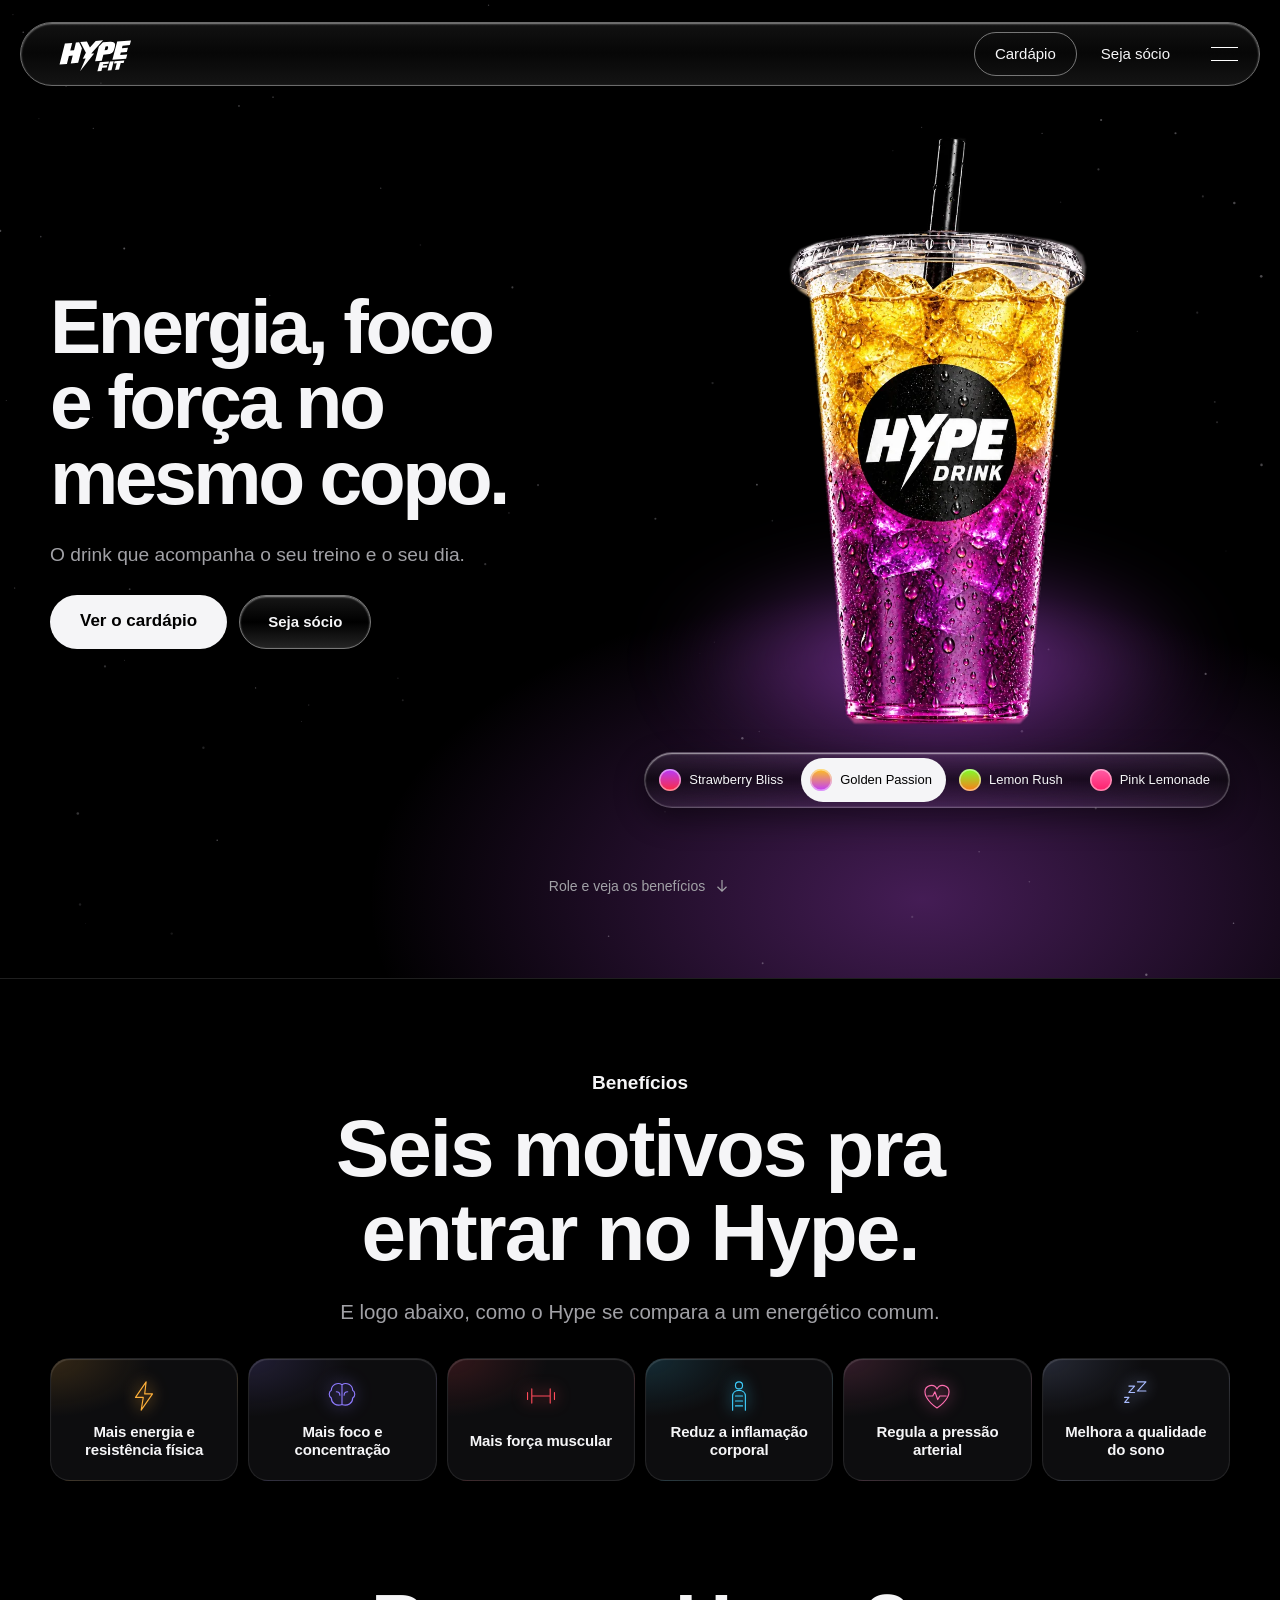
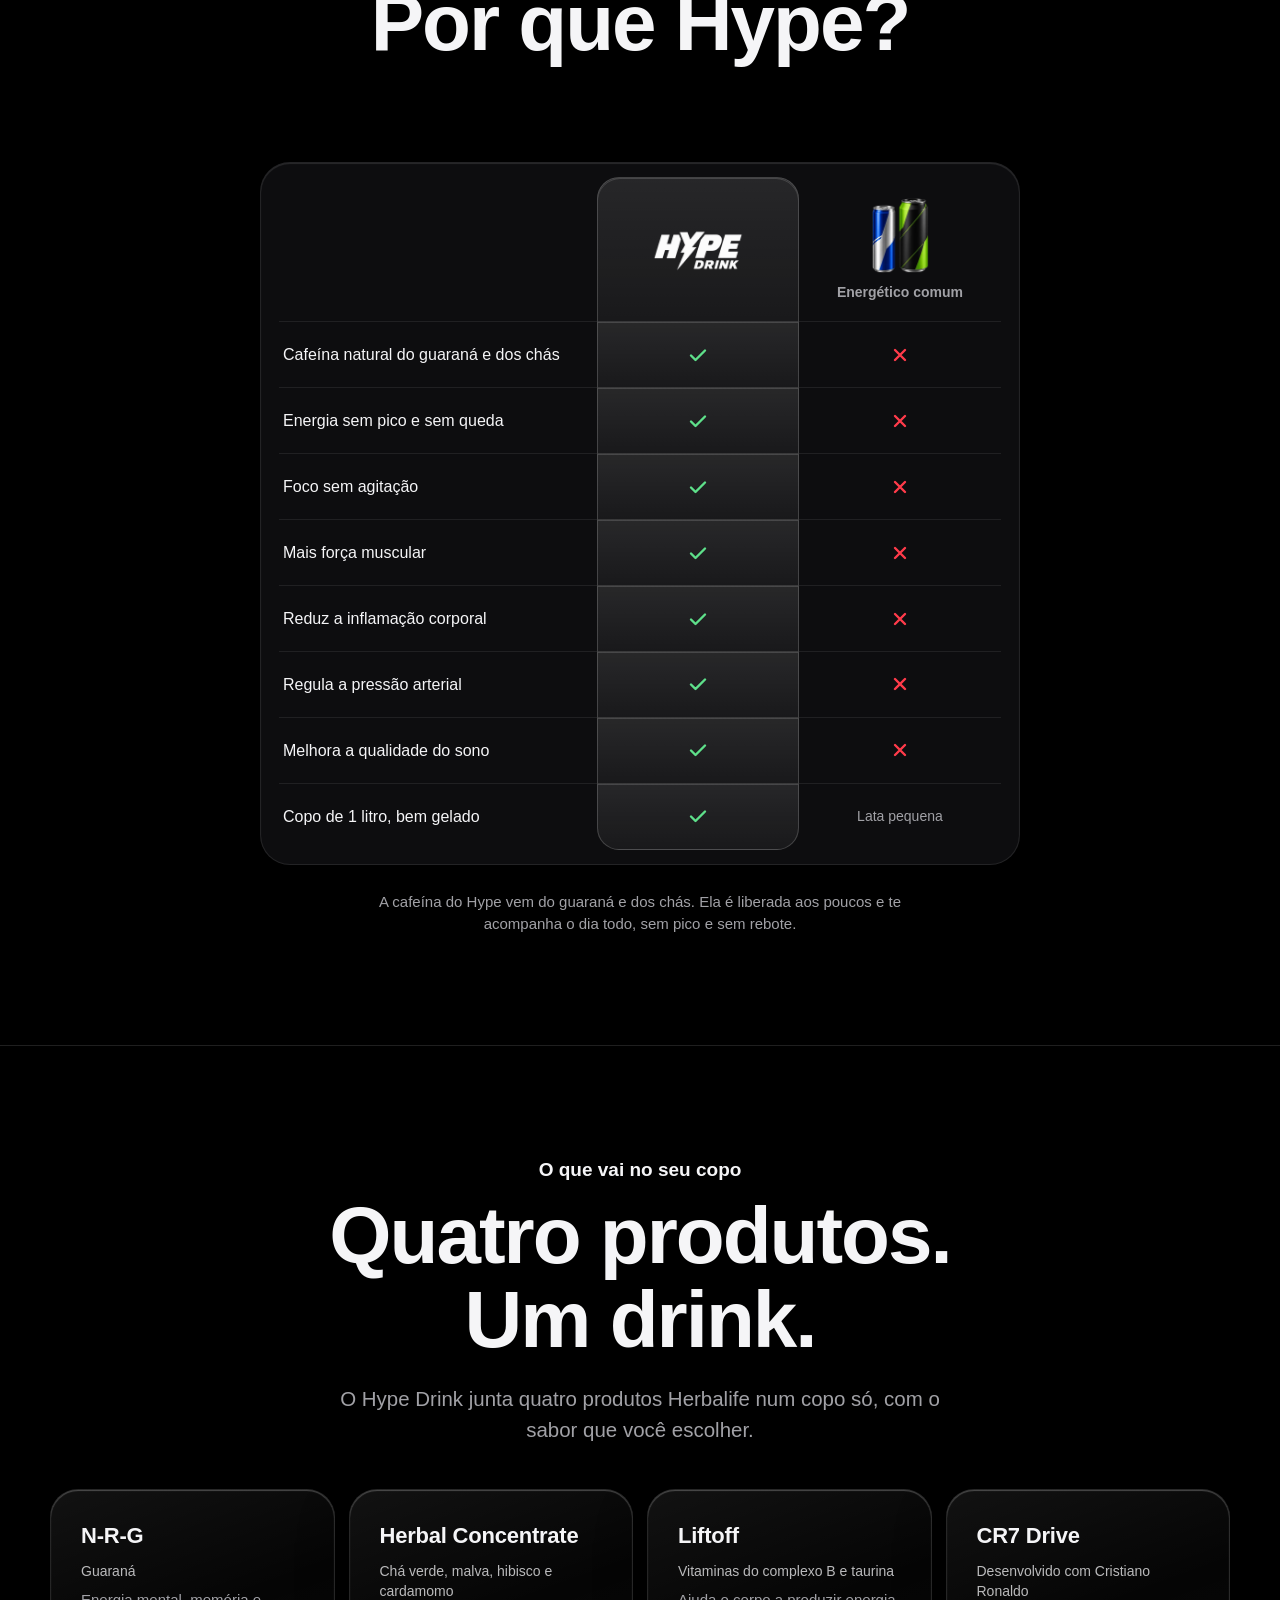
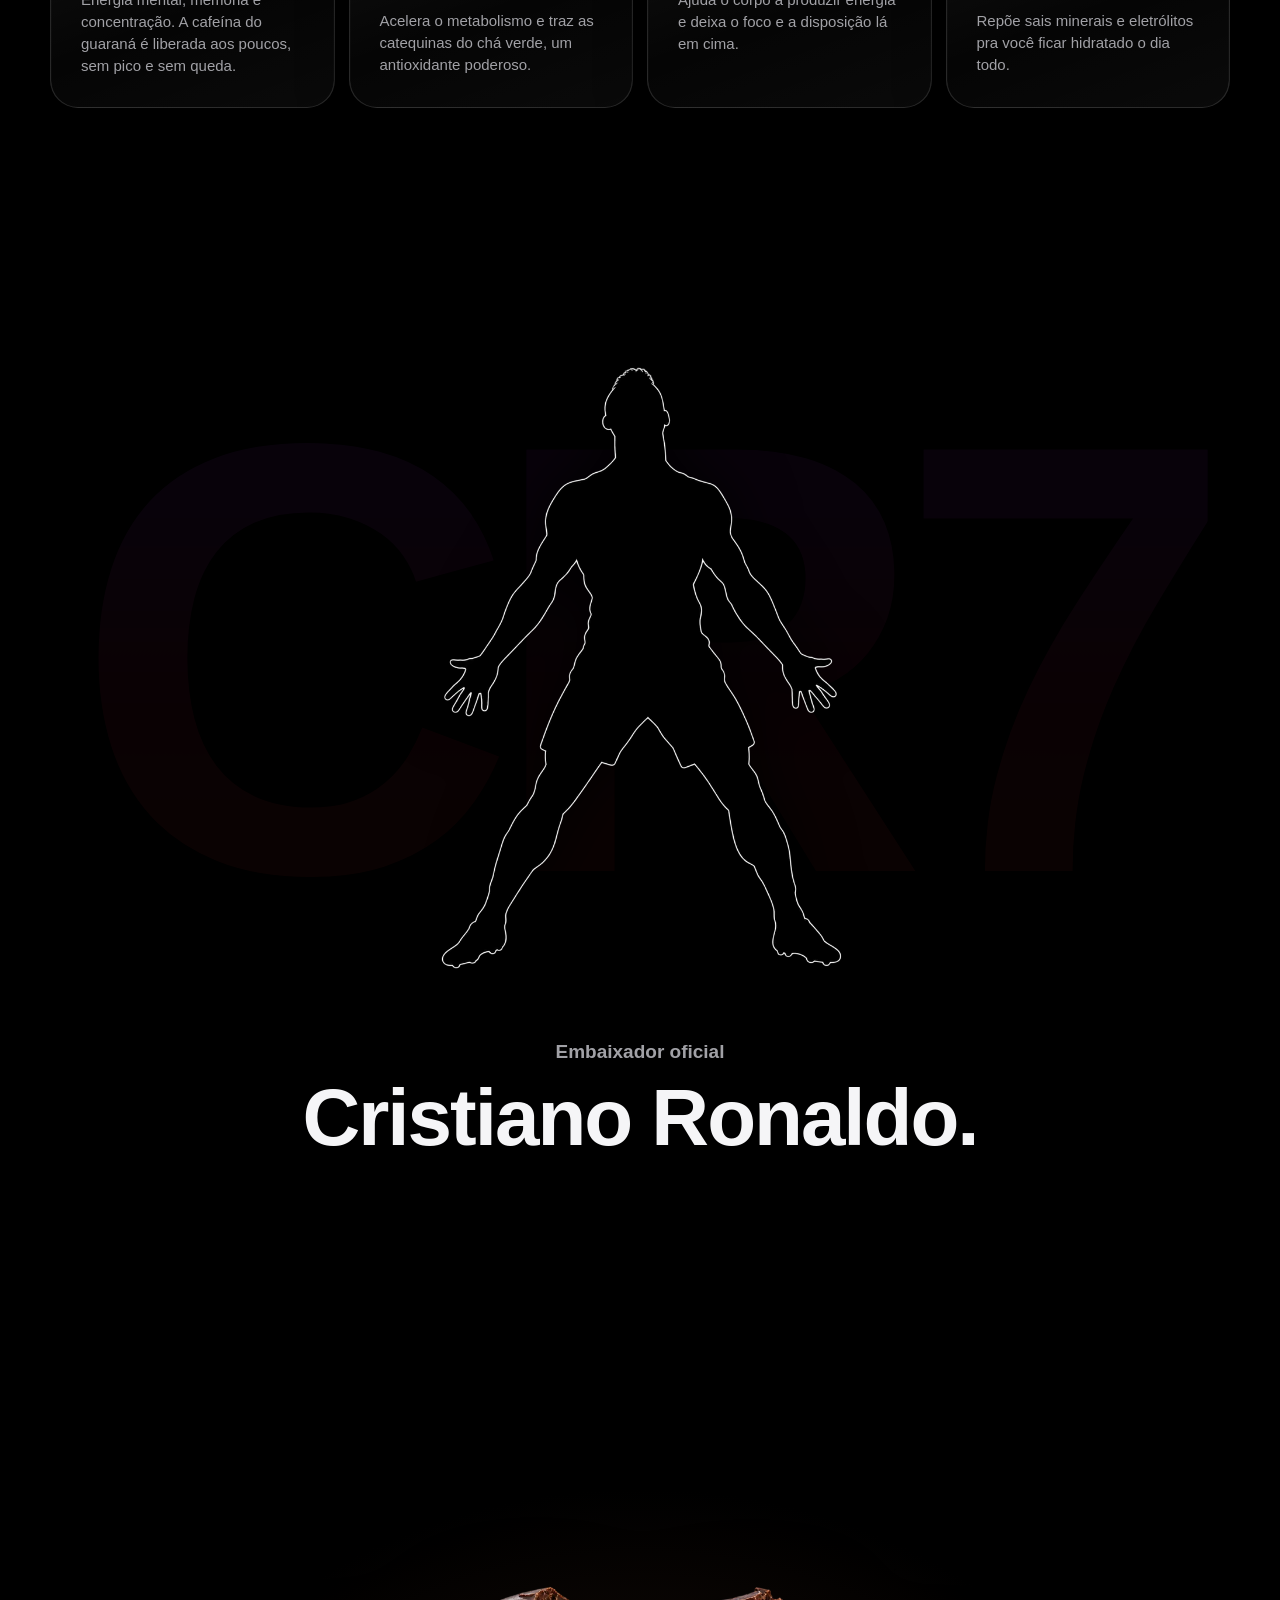
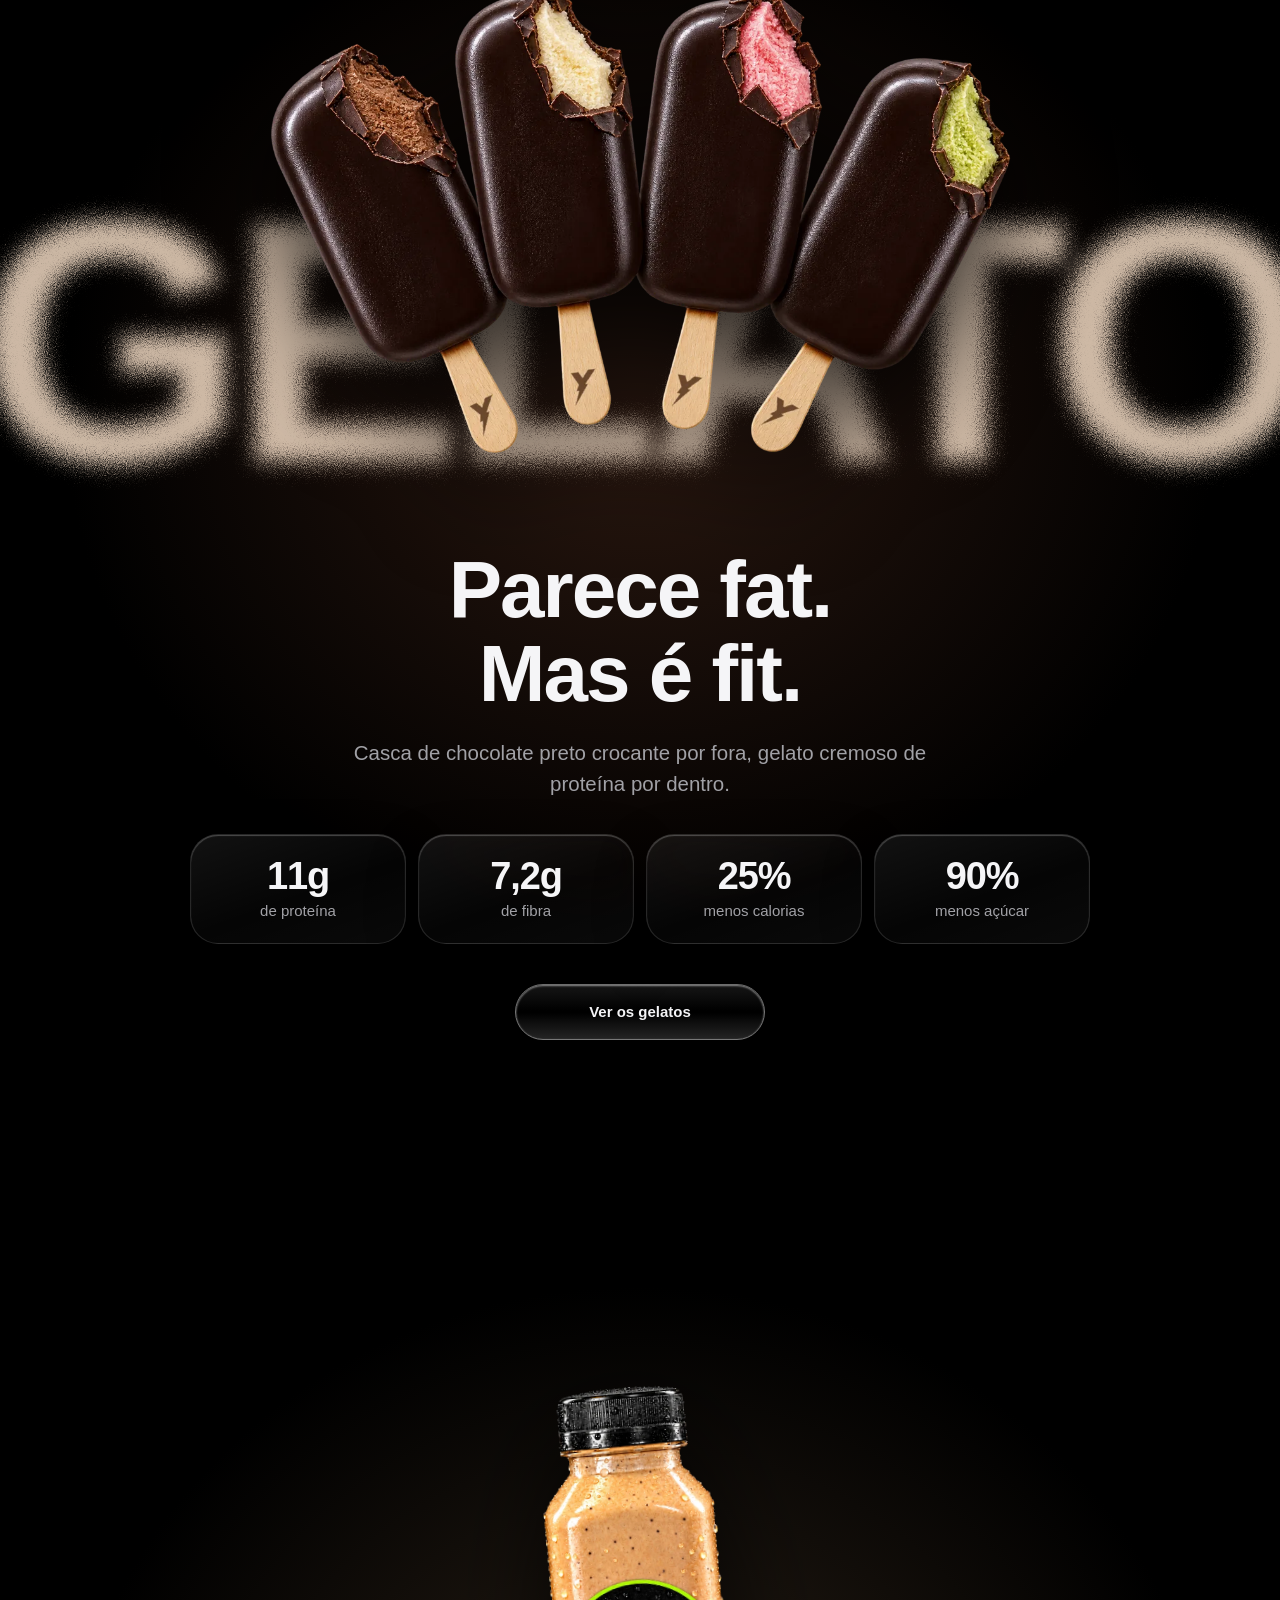
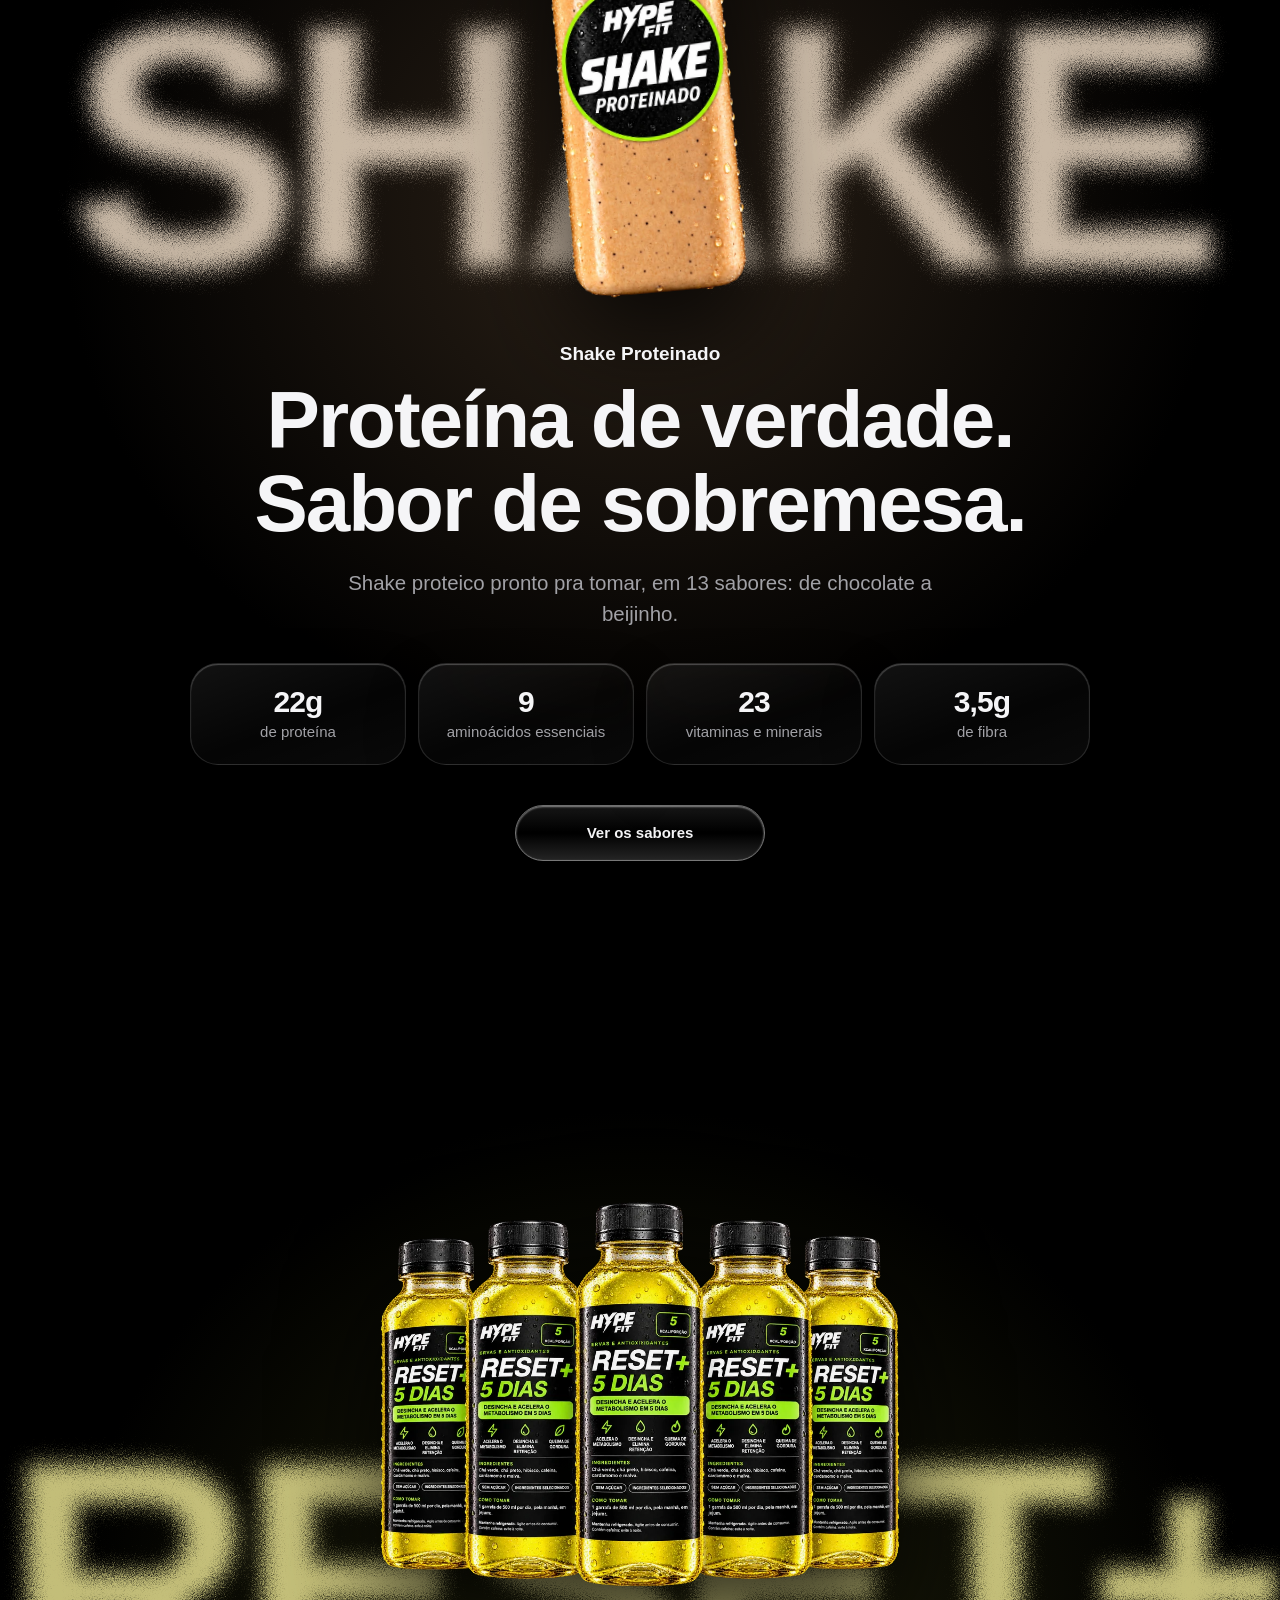
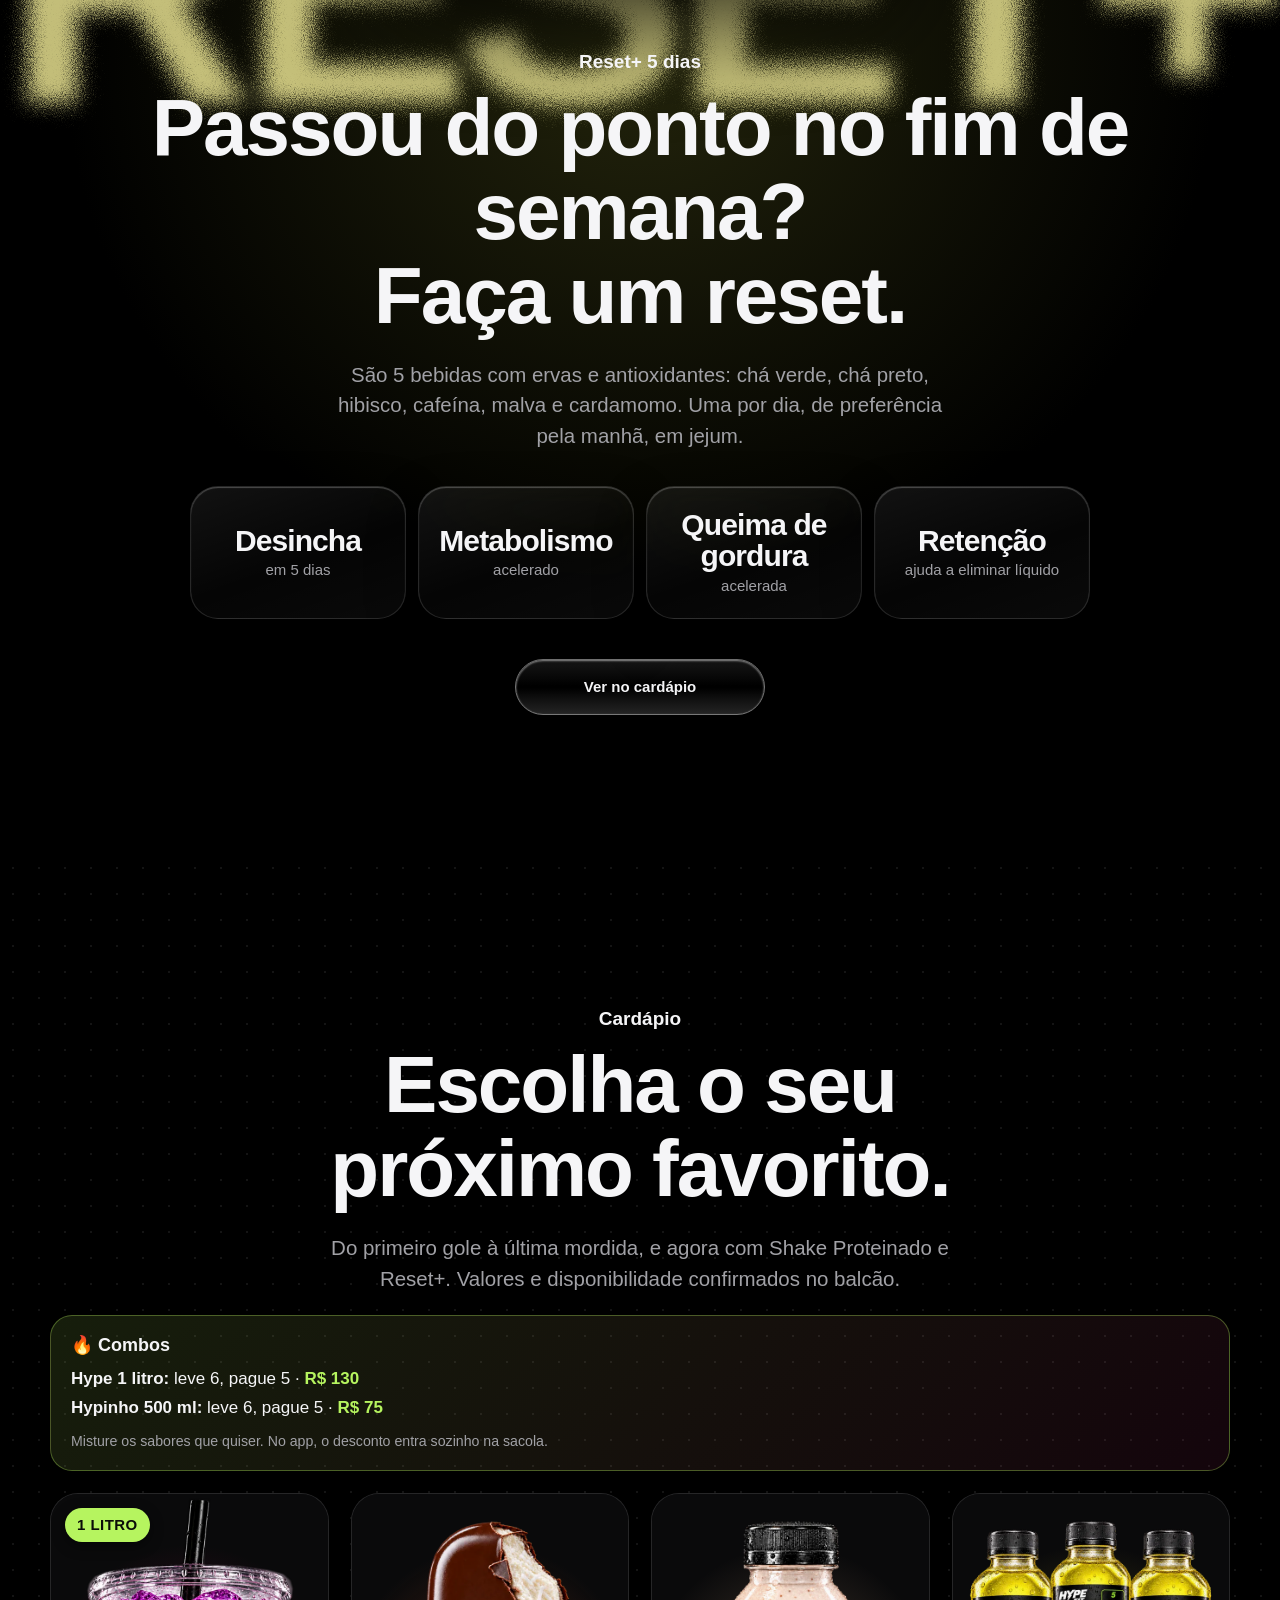
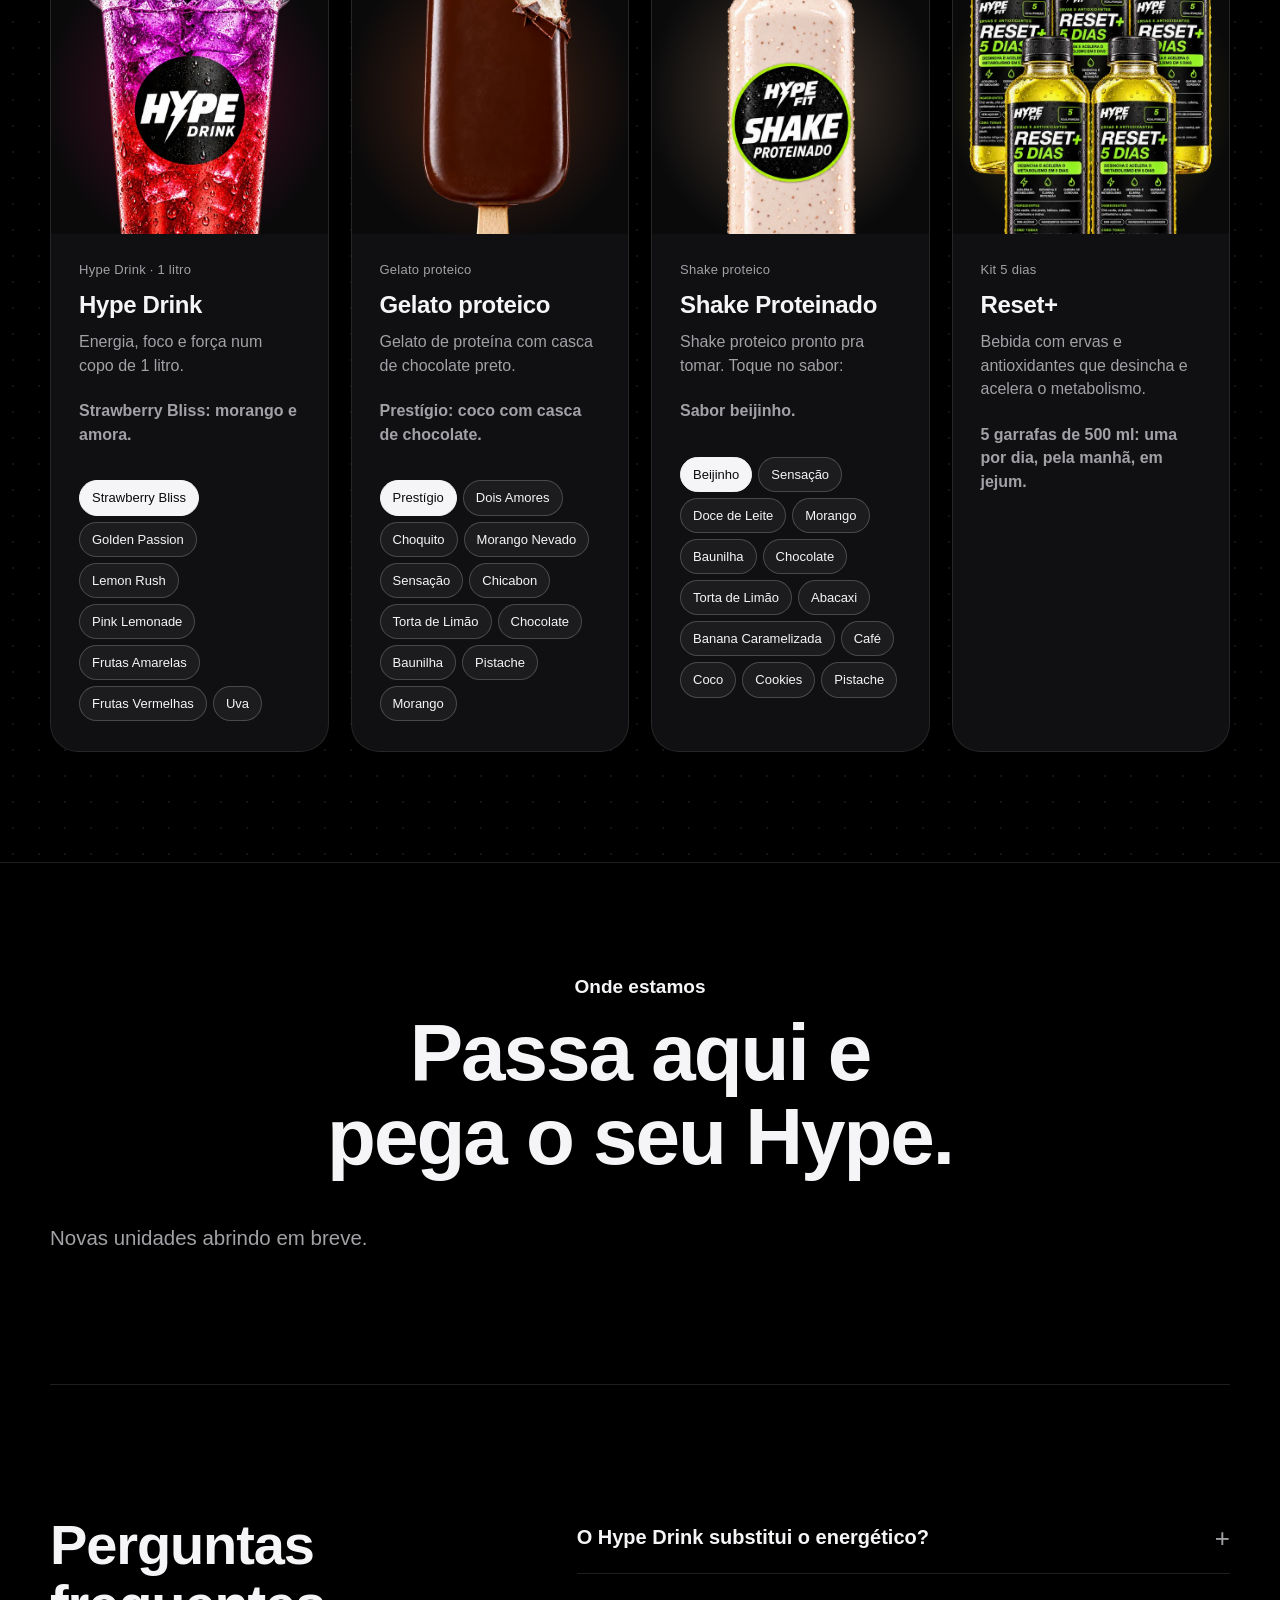
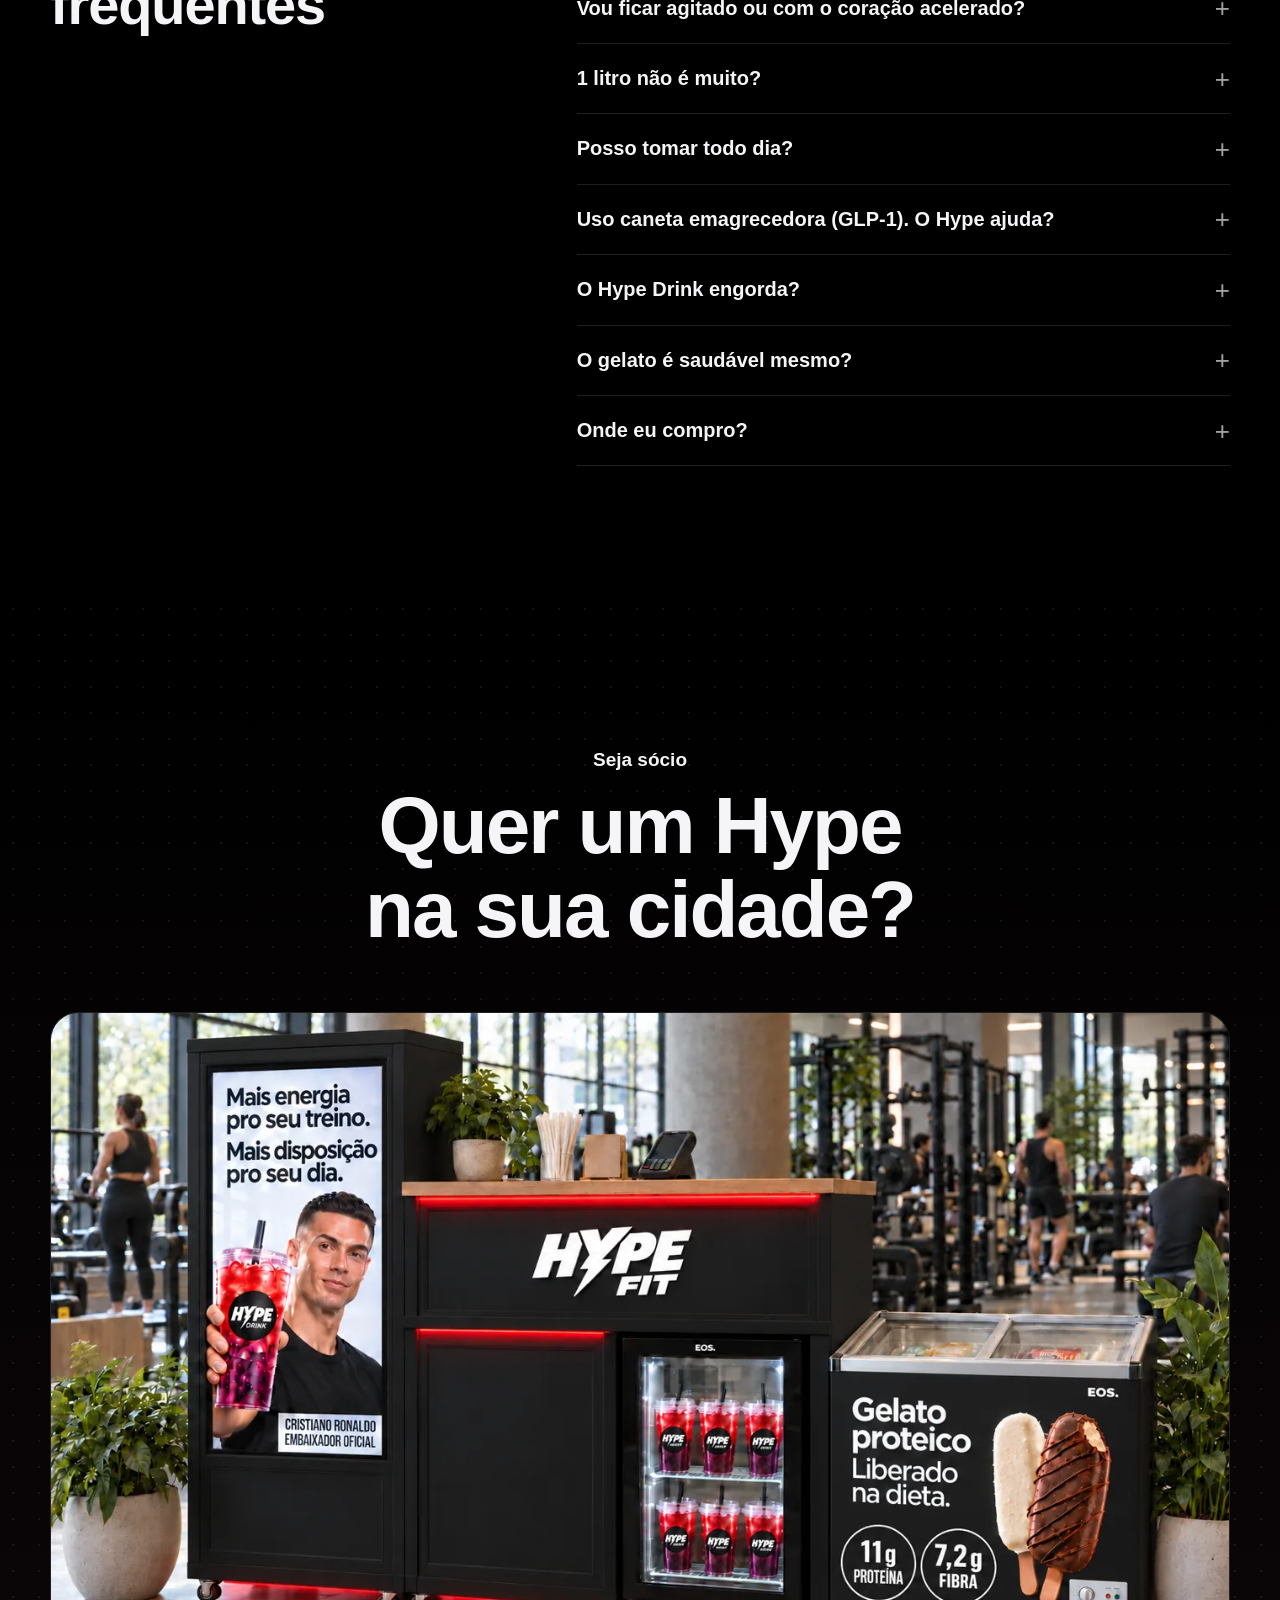
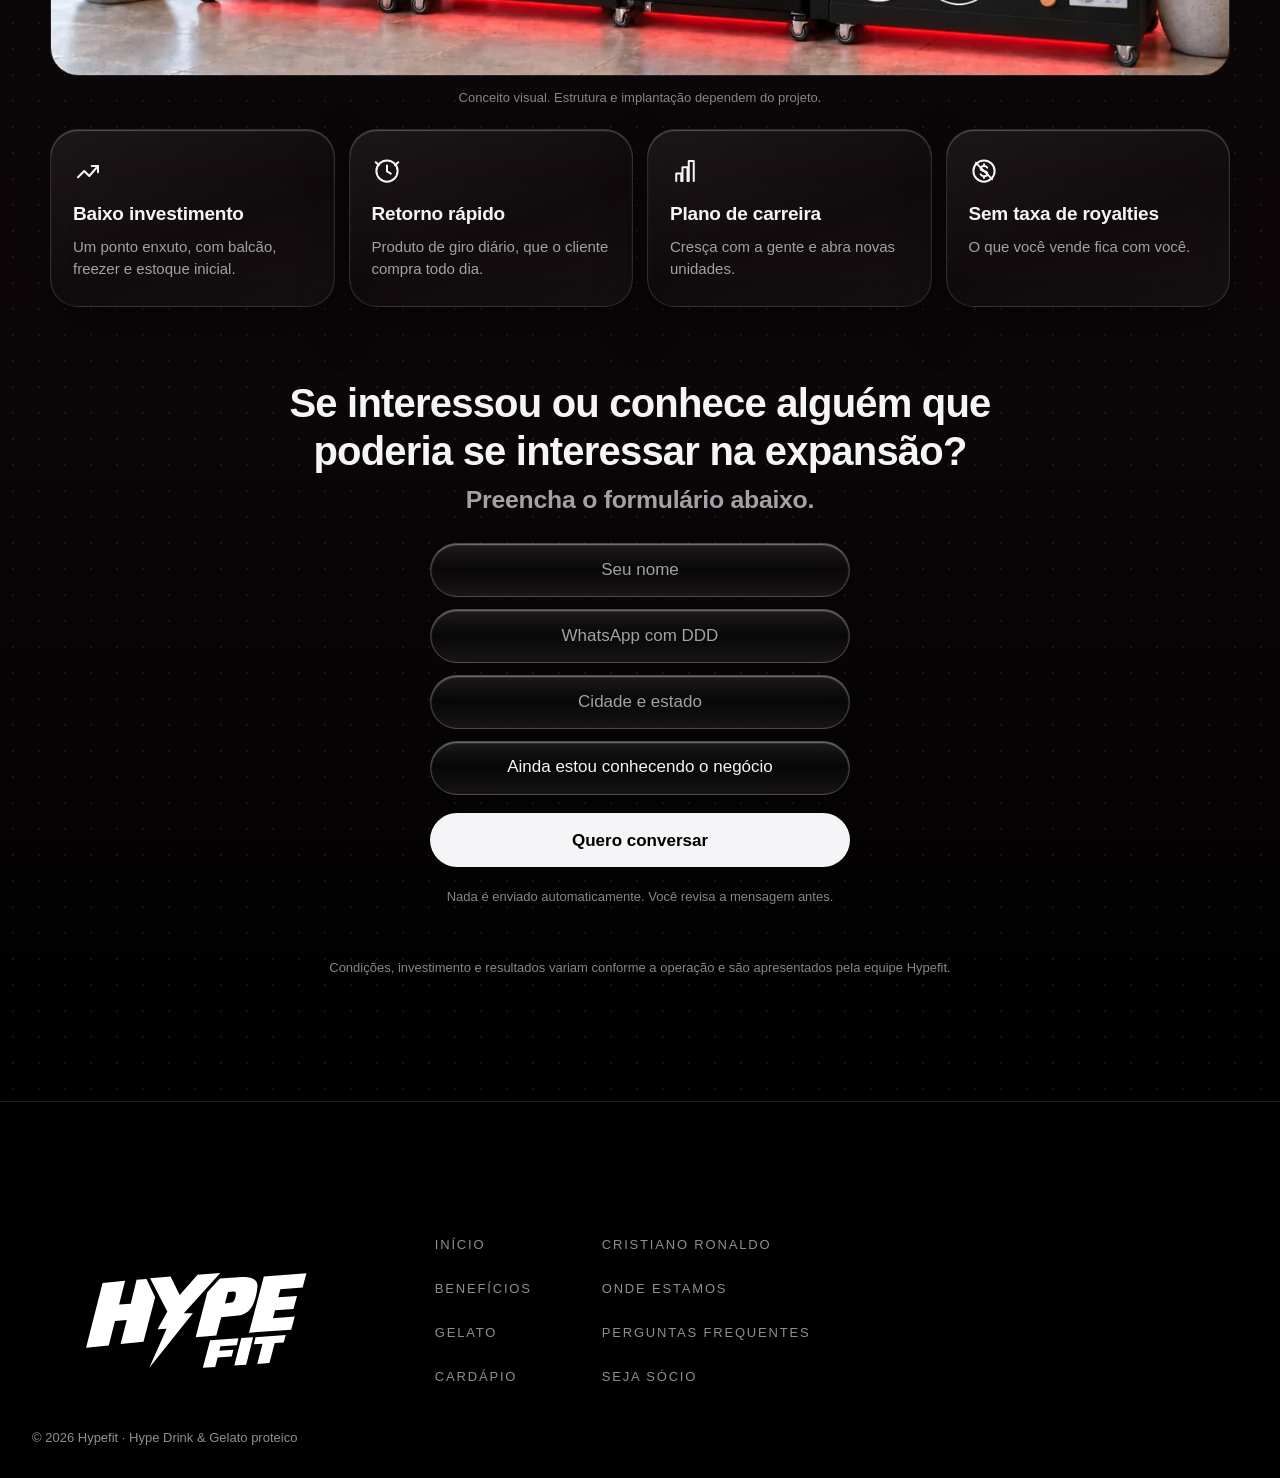
==== commit 486ac1e2: "Site: combos e sabores novos do Hype 1 litro Co-Authored-By: Claude Opus 5.5 <noreply@anthropic.com>" ====
--- a/index.html
+++ b/index.html
@@ -36,8 +36,9 @@
 
 <section id="cardapio" class="menu-sec" aria-labelledby="menu-title"><div class="wrap center"><p class="eyebrow reveal">Cardápio</p><h2 id="menu-title" class="headline reveal">Escolha o seu<br>próximo favorito.</h2><p class="lead reveal">Do primeiro gole à última mordida, e agora com Shake Proteinado e Reset+. Valores e disponibilidade confirmados no balcão.</p>
 <div class="segmented glass" role="group" aria-label="Filtrar cardápio" hidden><button type="button" data-filter="all" aria-pressed="true">Tudo</button><button type="button" data-filter="drink" aria-pressed="false">Hype Drink</button><button type="button" data-filter="gelato" aria-pressed="false">Gelatos</button><button type="button" data-filter="protein" aria-pressed="false">Shake Proteinado</button><button type="button" data-filter="reset" aria-pressed="false">Reset+</button></div></div>
+<div class="wrap combos-site reveal"><strong>🔥 Combos</strong><ul><li><b>Hype 1 litro:</b> leve 6, pague 5 · <span>R$ 130</span></li><li><b>Hypinho 500 ml:</b> leve 6, pague 5 · <span>R$ 75</span></li></ul><small>Misture os sabores que quiser. No app, o desconto entra sozinho na sacola.</small></div>
 <div class="wrap menu-grid menu-produtos">
-<article class="item item-drink " data-category="drink"><div class="item-img" style="--tint:#c2185b55"><span class="selo-tamanho">1 LITRO</span><img src="assets/cup-roxo-vermelho.webp" alt="Hype Drink Strawberry Bliss, morango e amora" loading="lazy" width="1024" height="1536"></div><div class="item-info"><span class="tag">Hype Drink · 1 litro</span><h3>Hype Drink</h3><p>Energia, foco e força num copo de 1 litro.</p><p class="sabor-frase">Strawberry Bliss: morango e amora.</p><div class="sabores" role="group" aria-label="Sabores de Hype Drink"><button type="button" class="sabor-chip" aria-pressed="true" data-img="assets/cup-roxo-vermelho.webp" data-alt="Hype Drink Strawberry Bliss, morango e amora" data-tint="#c2185b55" data-frase="Strawberry Bliss: morango e amora.">Strawberry Bliss</button><button type="button" class="sabor-chip" aria-pressed="false" data-img="assets/cup-amarelo-roxo.webp" data-alt="Hype Drink Golden Passion, maracujá e amora" data-tint="#b44be055" data-frase="Golden Passion: maracujá e amora.">Golden Passion</button><button type="button" class="sabor-chip" aria-pressed="false" data-img="assets/cup-verde-laranja.webp" data-alt="Hype Drink Lemon Rush, limão-siciliano e tangerina" data-tint="#6fbf2a55" data-frase="Lemon Rush: limão-siciliano e tangerina.">Lemon Rush</button><button type="button" class="sabor-chip" aria-pressed="false" data-img="assets/cup-rosa.webp" data-alt="Hype Drink Pink Lemonade, limão e amora" data-tint="#ff2d7a55" data-frase="Pink Lemonade: limão e amora.">Pink Lemonade</button></div><a class="pedir-item so-pedido" data-pedir="strawberry-bliss" hidden aria-label="Pedir Hype Drink">Pedir</a></div></article>
+<article class="item item-drink " data-category="drink"><div class="item-img" style="--tint:#c2185b55"><span class="selo-tamanho">1 LITRO</span><img src="assets/cup-roxo-vermelho.webp" alt="Hype Drink Strawberry Bliss, morango e amora" loading="lazy" width="1024" height="1536"></div><div class="item-info"><span class="tag">Hype Drink · 1 litro</span><h3>Hype Drink</h3><p>Energia, foco e força num copo de 1 litro.</p><p class="sabor-frase">Strawberry Bliss: morango e amora.</p><div class="sabores" role="group" aria-label="Sabores de Hype Drink"><button type="button" class="sabor-chip" aria-pressed="true" data-img="assets/cup-roxo-vermelho.webp" data-alt="Hype Drink Strawberry Bliss, morango e amora" data-tint="#c2185b55" data-frase="Strawberry Bliss: morango e amora.">Strawberry Bliss</button><button type="button" class="sabor-chip" aria-pressed="false" data-img="assets/cup-amarelo-roxo.webp" data-alt="Hype Drink Golden Passion, maracujá e amora" data-tint="#b44be055" data-frase="Golden Passion: maracujá e amora.">Golden Passion</button><button type="button" class="sabor-chip" aria-pressed="false" data-img="assets/cup-verde-laranja.webp" data-alt="Hype Drink Lemon Rush, limão-siciliano e tangerina" data-tint="#6fbf2a55" data-frase="Lemon Rush: limão-siciliano e tangerina.">Lemon Rush</button><button type="button" class="sabor-chip" aria-pressed="false" data-img="assets/cup-rosa.webp" data-alt="Hype Drink Pink Lemonade, limão e amora" data-tint="#ff2d7a55" data-frase="Pink Lemonade: limão e amora.">Pink Lemonade</button><button type="button" class="sabor-chip" aria-pressed="false" data-img="assets/cup-frutas-amarelas.webp" data-alt="Hype Drink Frutas Amarelas" data-tint="#f2b70555" data-frase="Frutas Amarelas.">Frutas Amarelas</button><button type="button" class="sabor-chip" aria-pressed="false" data-img="assets/cup-frutas-vermelhas.webp" data-alt="Hype Drink Frutas Vermelhas" data-tint="#c2185b55" data-frase="Frutas Vermelhas.">Frutas Vermelhas</button><button type="button" class="sabor-chip" aria-pressed="false" data-img="assets/cup-uva.webp" data-alt="Hype Drink Uva" data-tint="#6a1b9a55" data-frase="Uva.">Uva</button></div><a class="pedir-item so-pedido" data-pedir="strawberry-bliss" hidden aria-label="Pedir Hype Drink">Pedir</a></div></article>
 <article class="item item-drink item-flavor" data-category="gelato"><div class="item-img" style="--tint:#4a2414"><img src="assets/gelato-prestigio.webp" alt="Gelato proteico Prestígio" loading="lazy" width="1024" height="1536"></div><div class="item-info"><span class="tag">Gelato proteico</span><h3>Gelato proteico</h3><p>Gelato de proteína com casca de chocolate preto.</p><p class="sabor-frase">Prestígio: coco com casca de chocolate.</p><div class="sabores" role="group" aria-label="Sabores de Gelato proteico"><button type="button" class="sabor-chip" aria-pressed="true" data-img="assets/gelato-prestigio.webp" data-alt="Gelato proteico Prestígio" data-tint="#4a2414" data-frase="Prestígio: coco com casca de chocolate.">Prestígio</button><button type="button" class="sabor-chip" aria-pressed="false" data-img="assets/gelato-dois-amores.webp" data-alt="Gelato proteico Dois Amores" data-tint="#4a2414" data-frase="Dois Amores: chocolate e chocolate branco com casca de chocolate.">Dois Amores</button><button type="button" class="sabor-chip" aria-pressed="false" data-img="assets/gelato-choquito.webp" data-alt="Gelato proteico Choquito" data-tint="#4a2414" data-frase="Choquito: doce de leite com cobertura de chocolate.">Choquito</button><button type="button" class="sabor-chip" aria-pressed="false" data-img="assets/gelato-morango-nevado.webp" data-alt="Gelato proteico Morango Nevado" data-tint="#4a2414" data-frase="Morango Nevado: morango com cobertura de chocolate branco.">Morango Nevado</button><button type="button" class="sabor-chip" aria-pressed="false" data-img="assets/gelato-sensacao.webp" data-alt="Gelato proteico Sensação" data-tint="#4a2414" data-frase="Sensação: morango com cobertura de chocolate meio amargo.">Sensação</button><button type="button" class="sabor-chip" aria-pressed="false" data-img="assets/gelato-chicabon.webp" data-alt="Gelato proteico Chicabon" data-tint="#4a2414" data-frase="Chicabon: chocolate ao leite com casca de chocolate.">Chicabon</button><button type="button" class="sabor-chip" aria-pressed="false" data-img="assets/gelato-torta-de-limao.webp" data-alt="Gelato proteico Torta de Limão" data-tint="#4a2414" data-frase="Torta de Limão: com cobertura de chocolate branco.">Torta de Limão</button><button type="button" class="sabor-chip" aria-pressed="false" data-img="assets/gelato-chocolate.webp" data-alt="Gelato proteico de chocolate" data-tint="#4a2414" data-frase="Chocolate com casca de chocolate.">Chocolate</button><button type="button" class="sabor-chip" aria-pressed="false" data-img="assets/gelato-branco.webp" data-alt="Gelato proteico de baunilha" data-tint="#4a4238" data-frase="Baunilha com casca de chocolate.">Baunilha</button><button type="button" class="sabor-chip" aria-pressed="false" data-img="assets/gelato-pistache.webp" data-alt="Gelato proteico de pistache" data-tint="#34501c" data-frase="Pistache com casca de chocolate.">Pistache</button><button type="button" class="sabor-chip" aria-pressed="false" data-img="assets/gelato-morango.webp" data-alt="Gelato proteico de morango" data-tint="#5a1a30" data-frase="Morango com casca de chocolate.">Morango</button></div><a class="pedir-item so-pedido" data-pedir="gelato-chocolate" hidden aria-label="Pedir Gelato proteico">Pedir</a></div></article>
 <article class="item item-drink item-photo" data-category="protein"><div class="item-img" style="--tint:#c9a27e55"><img src="assets/shake-beijinho.webp" alt="Garrafa do Shake Proteinado da Hypefit" loading="lazy" width="1024" height="1536"></div><div class="item-info"><span class="tag">Shake proteico</span><h3>Shake Proteinado</h3><p>Shake proteico pronto pra tomar. Toque no sabor:</p><p class="sabor-frase">Sabor beijinho.</p><div class="sabores" role="group" aria-label="Sabores de Shake Proteinado"><button type="button" class="sabor-chip" aria-pressed="true" data-img="assets/shake-beijinho.webp" data-alt="Garrafa do Shake Proteinado da Hypefit" data-tint="#c9a27e55" data-frase="Sabor beijinho.">Beijinho</button><button type="button" class="sabor-chip" aria-pressed="false" data-img="assets/shake-sensacao.webp" data-alt="Garrafa do Shake Proteinado da Hypefit" data-tint="#c9a27e55" data-frase="Sabor sensação.">Sensação</button><button type="button" class="sabor-chip" aria-pressed="false" data-img="assets/shake-doce-de-leite.webp" data-alt="Garrafa do Shake Proteinado da Hypefit" data-tint="#c9a27e55" data-frase="Sabor doce de leite.">Doce de Leite</button><button type="button" class="sabor-chip" aria-pressed="false" data-img="assets/shake-morango.webp" data-alt="Garrafa do Shake Proteinado da Hypefit" data-tint="#c9a27e55" data-frase="Sabor morango.">Morango</button><button type="button" class="sabor-chip" aria-pressed="false" data-img="assets/shake-baunilha.webp" data-alt="Garrafa do Shake Proteinado da Hypefit" data-tint="#c9a27e55" data-frase="Sabor baunilha.">Baunilha</button><button type="button" class="sabor-chip" aria-pressed="false" data-img="assets/shake-chocolate.webp" data-alt="Garrafa do Shake Proteinado da Hypefit" data-tint="#c9a27e55" data-frase="Sabor chocolate.">Chocolate</button><button type="button" class="sabor-chip" aria-pressed="false" data-img="assets/shake-torta-de-limao.webp" data-alt="Garrafa do Shake Proteinado da Hypefit" data-tint="#c9a27e55" data-frase="Sabor torta de limão.">Torta de Limão</button><button type="button" class="sabor-chip" aria-pressed="false" data-img="assets/shake-abacaxi.webp" data-alt="Garrafa do Shake Proteinado da Hypefit" data-tint="#c9a27e55" data-frase="Sabor abacaxi.">Abacaxi</button><button type="button" class="sabor-chip" aria-pressed="false" data-img="assets/shake-banana-caramelizada.webp" data-alt="Garrafa do Shake Proteinado da Hypefit" data-tint="#c9a27e55" data-frase="Sabor banana caramelizada.">Banana Caramelizada</button><button type="button" class="sabor-chip" aria-pressed="false" data-img="assets/shake-cafe.webp" data-alt="Garrafa do Shake Proteinado da Hypefit" data-tint="#c9a27e55" data-frase="Sabor café.">Café</button><button type="button" class="sabor-chip" aria-pressed="false" data-img="assets/shake-coco.webp" data-alt="Garrafa do Shake Proteinado da Hypefit" data-tint="#c9a27e55" data-frase="Sabor coco.">Coco</button><button type="button" class="sabor-chip" aria-pressed="false" data-img="assets/shake-cookies.webp" data-alt="Garrafa do Shake Proteinado da Hypefit" data-tint="#c9a27e55" data-frase="Sabor cookies.">Cookies</button><button type="button" class="sabor-chip" aria-pressed="false" data-img="assets/shake-pistache.webp" data-alt="Garrafa do Shake Proteinado da Hypefit" data-tint="#c9a27e55" data-frase="Sabor pistache.">Pistache</button></div><a class="pedir-item so-pedido" data-pedir="protein-complete" hidden aria-label="Pedir Shake Proteinado">Pedir</a></div></article>
 <article class="item item-drink item-photo" data-category="reset"><div class="item-img" style="--tint:#c8b32a55"><img src="assets/reset-mais-kit-v2.webp" alt="Kit com 5 garrafas de Reset+ para 5 dias" loading="lazy" width="640" height="960"></div><div class="item-info"><span class="tag">Kit 5 dias</span><h3>Reset+</h3><p>Bebida com ervas e antioxidantes que desincha e acelera o metabolismo.</p><p class="sabor-frase">5 garrafas de 500 ml: uma por dia, pela manhã, em jejum.</p><a class="pedir-item so-pedido" data-pedir="reset-mais-kit" hidden aria-label="Pedir kit Reset+ 5 dias">Pedir</a></div></article>
--- a/style.css
+++ b/style.css
@@ -423,5 +423,6 @@
  .sec-reset .gelato-copy{margin-top:56px}
 }
 .item-img{position:relative}.selo-tamanho{position:absolute;top:14px;left:14px;z-index:2;background:#b6f45f;color:#0b0d08;font-weight:800;font-size:15px;letter-spacing:.03em;padding:6px 12px;border-radius:999px;box-shadow:0 4px 14px #0007}
+.combos-site{margin:0 auto 22px;padding:16px 20px;border-radius:22px;border:1px solid #b6f45f55;background:linear-gradient(135deg,#b6f45f1f,#ff3d9a14)}.combos-site strong{font-size:18px}.combos-site ul{list-style:none;padding:0;margin:8px 0;display:grid;gap:4px}.combos-site span{color:#b6f45f;font-weight:700}.combos-site small{color:var(--muted)}
 
 .nav{top:calc(22px + env(safe-area-inset-top,0px))}@media(max-width:600px){.nav{top:calc(14px + env(safe-area-inset-top,0px))}}
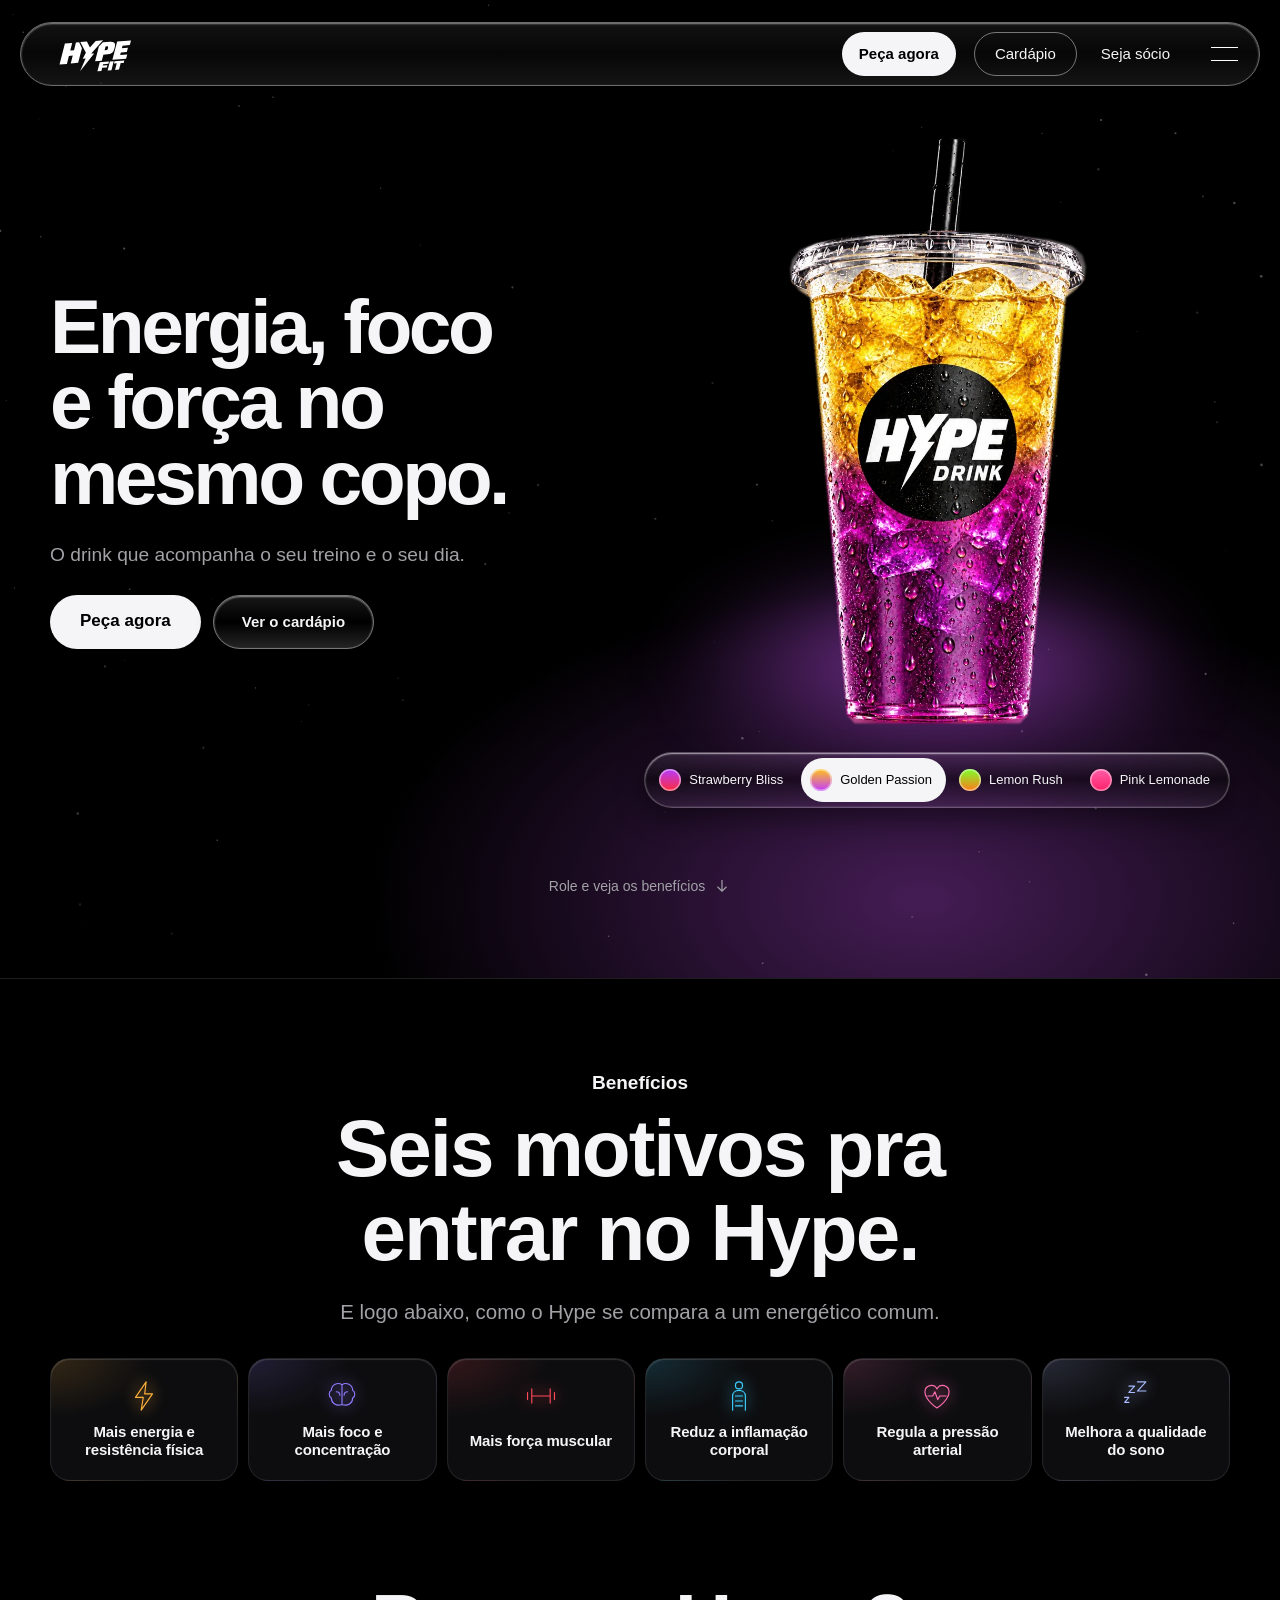
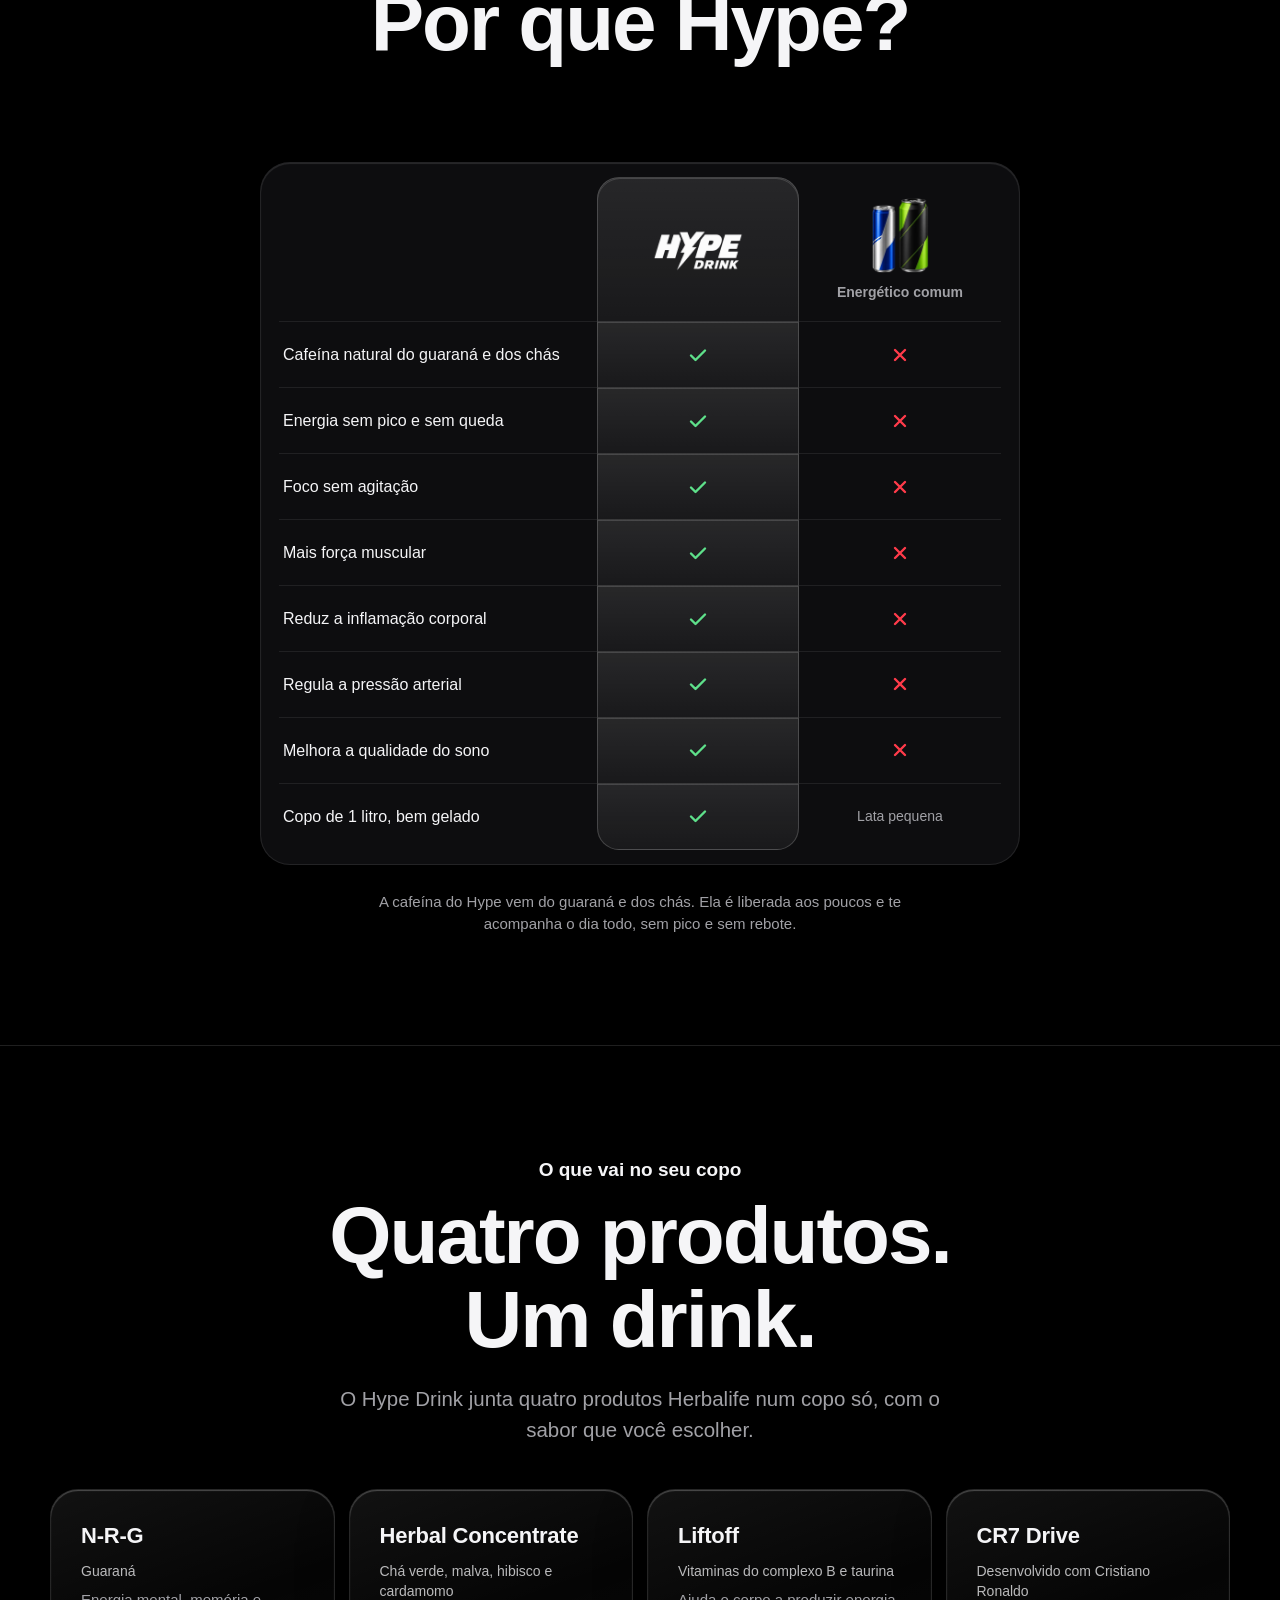
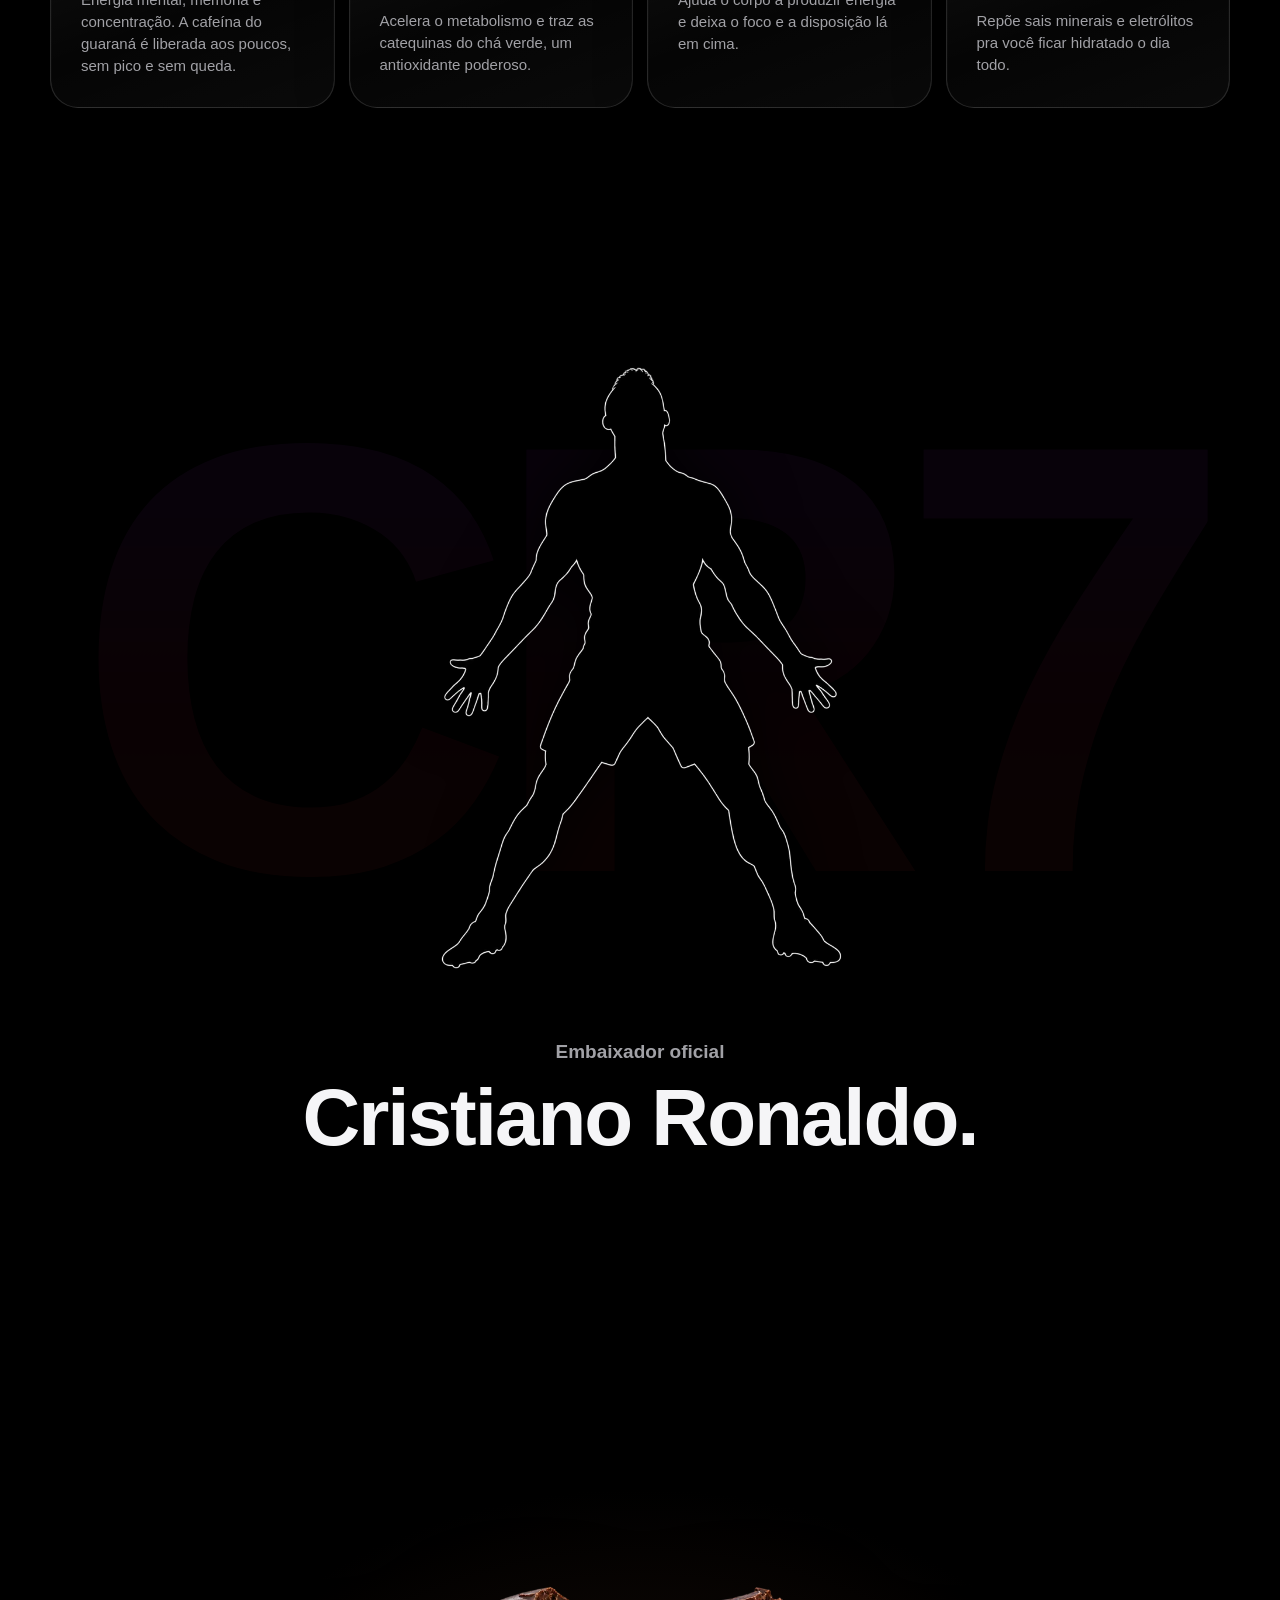
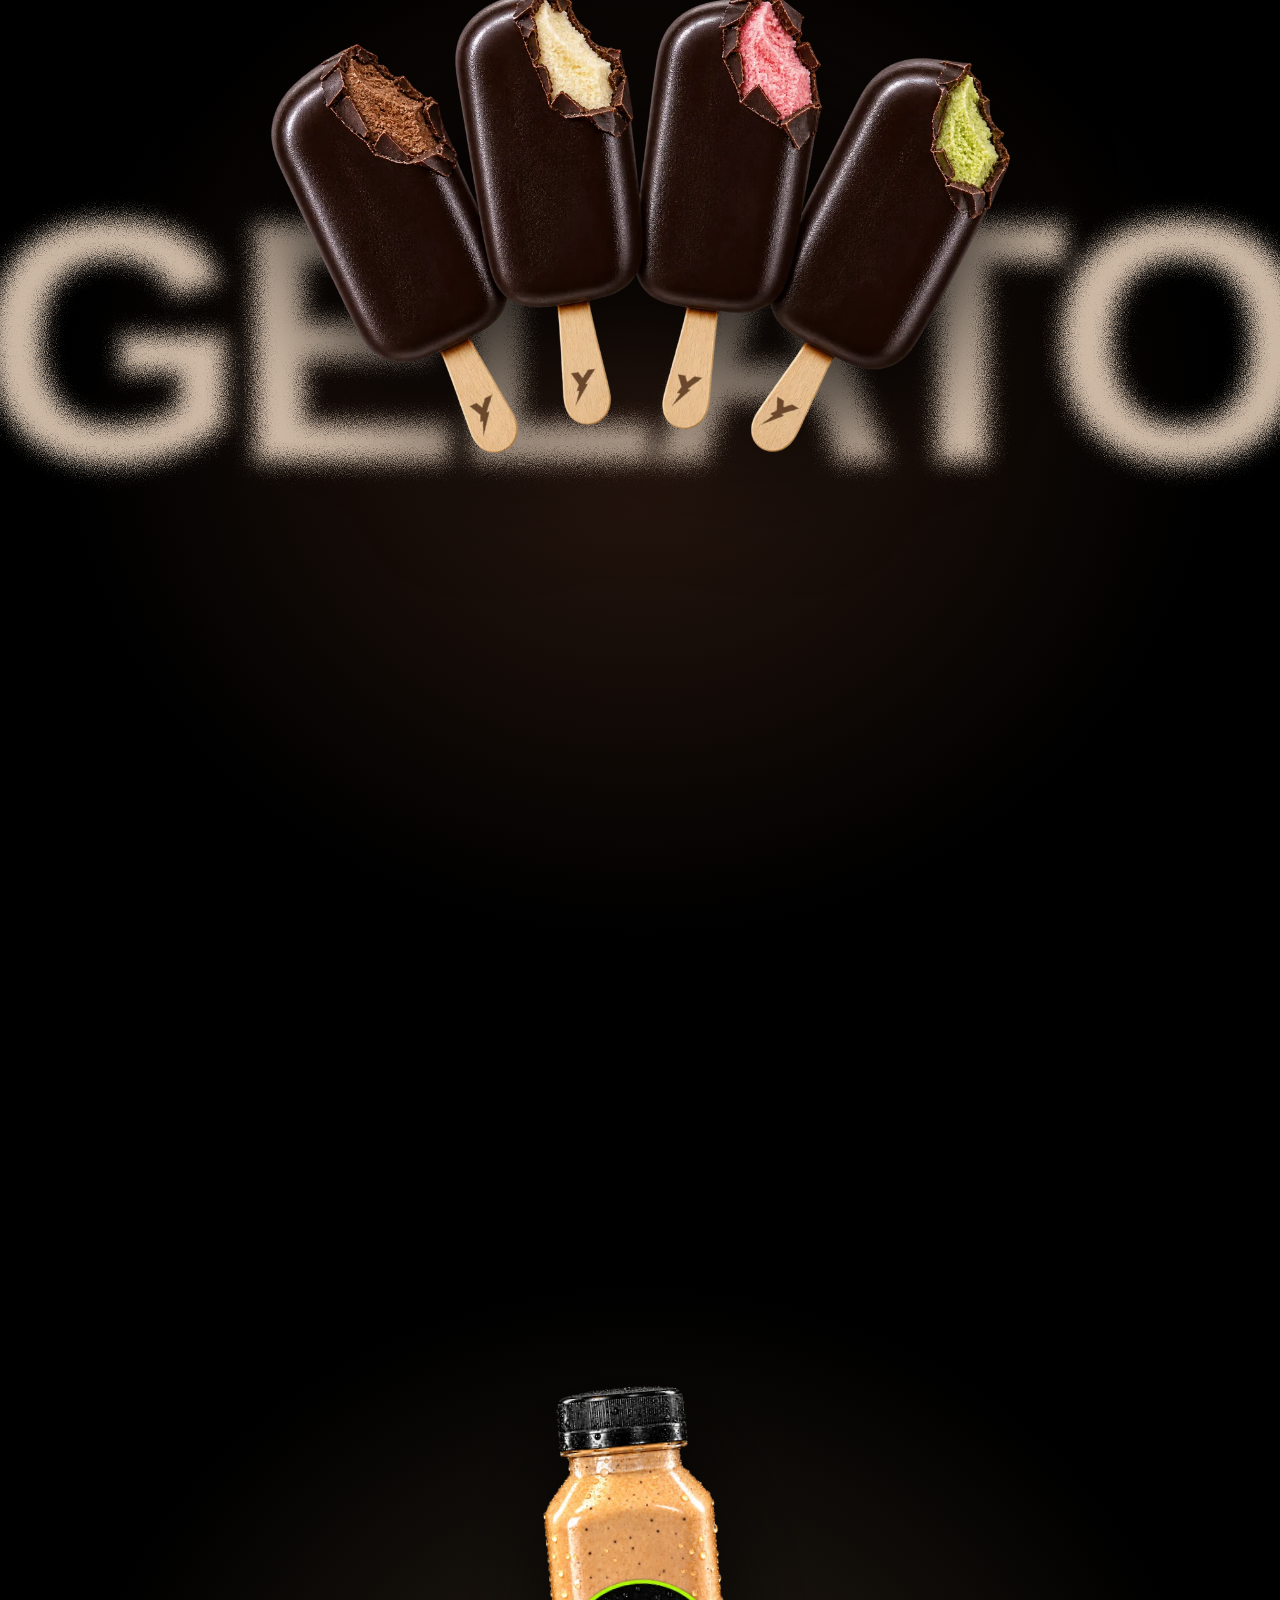
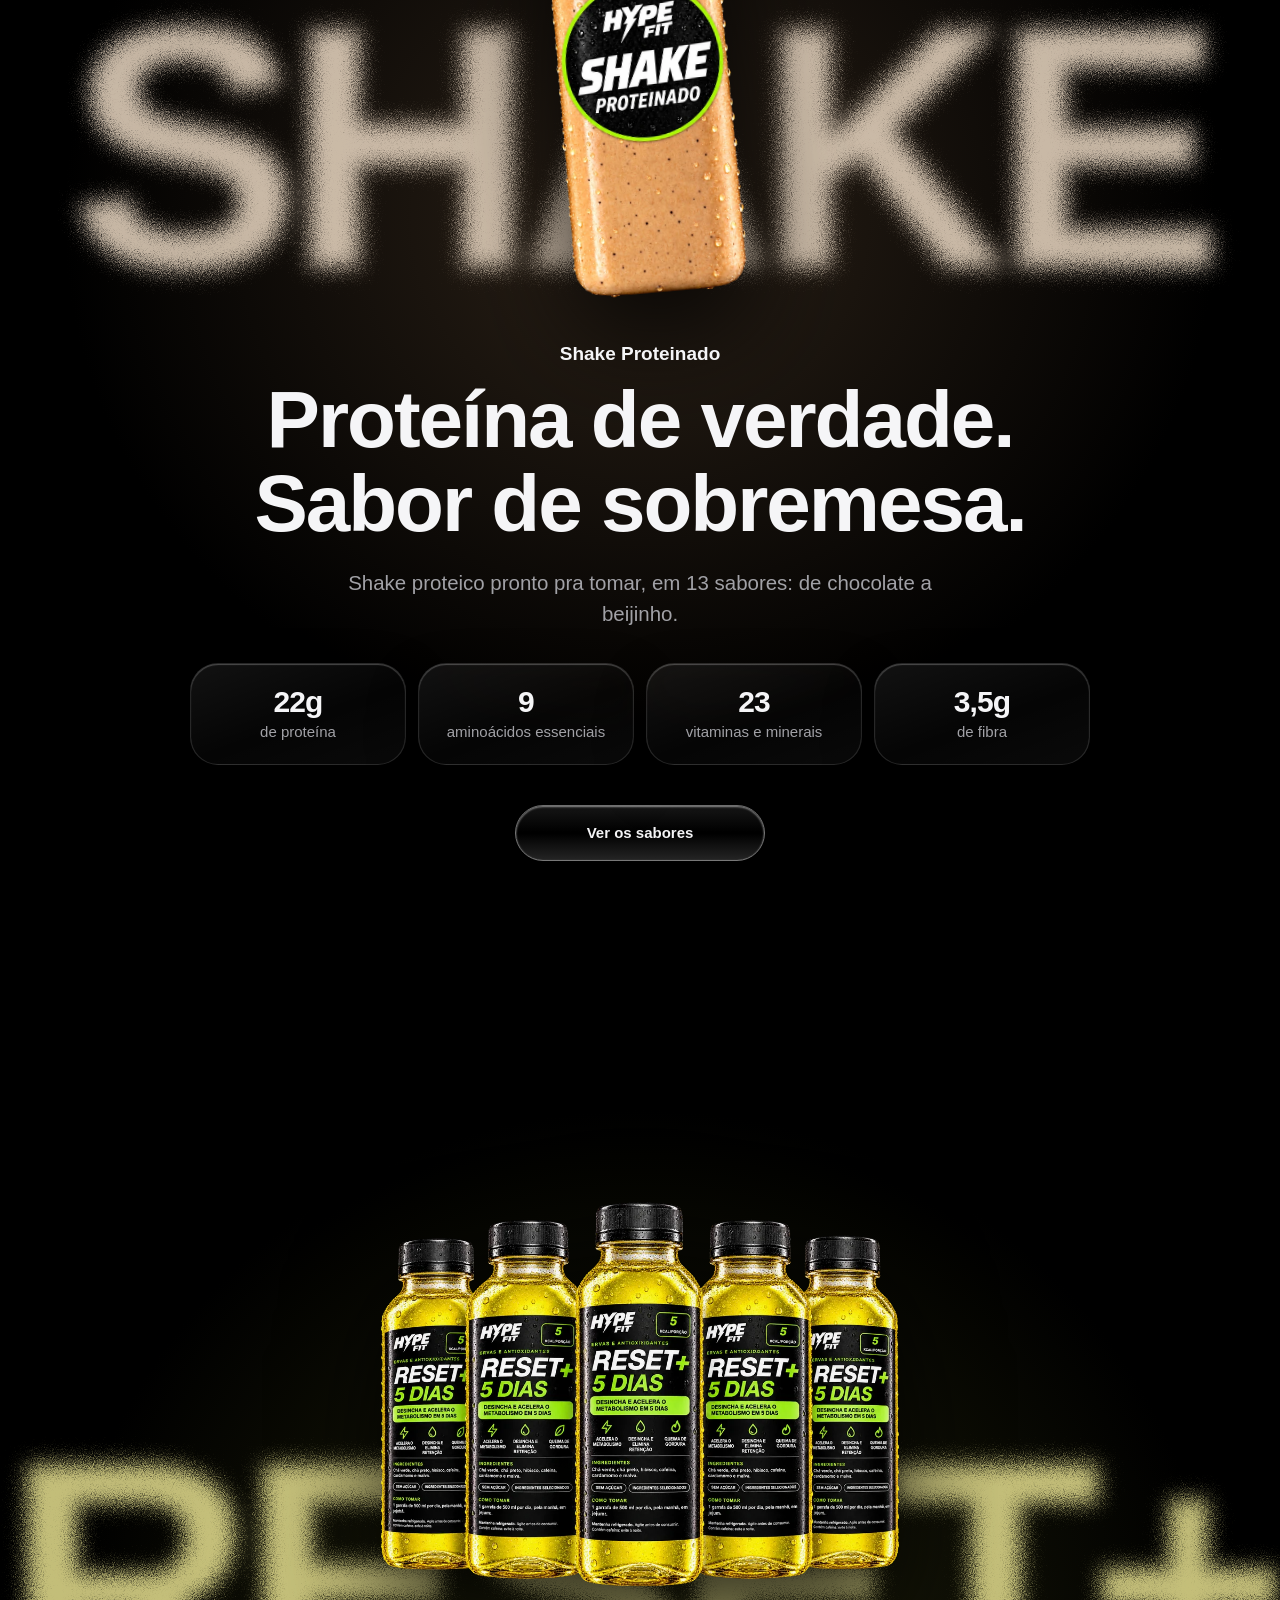
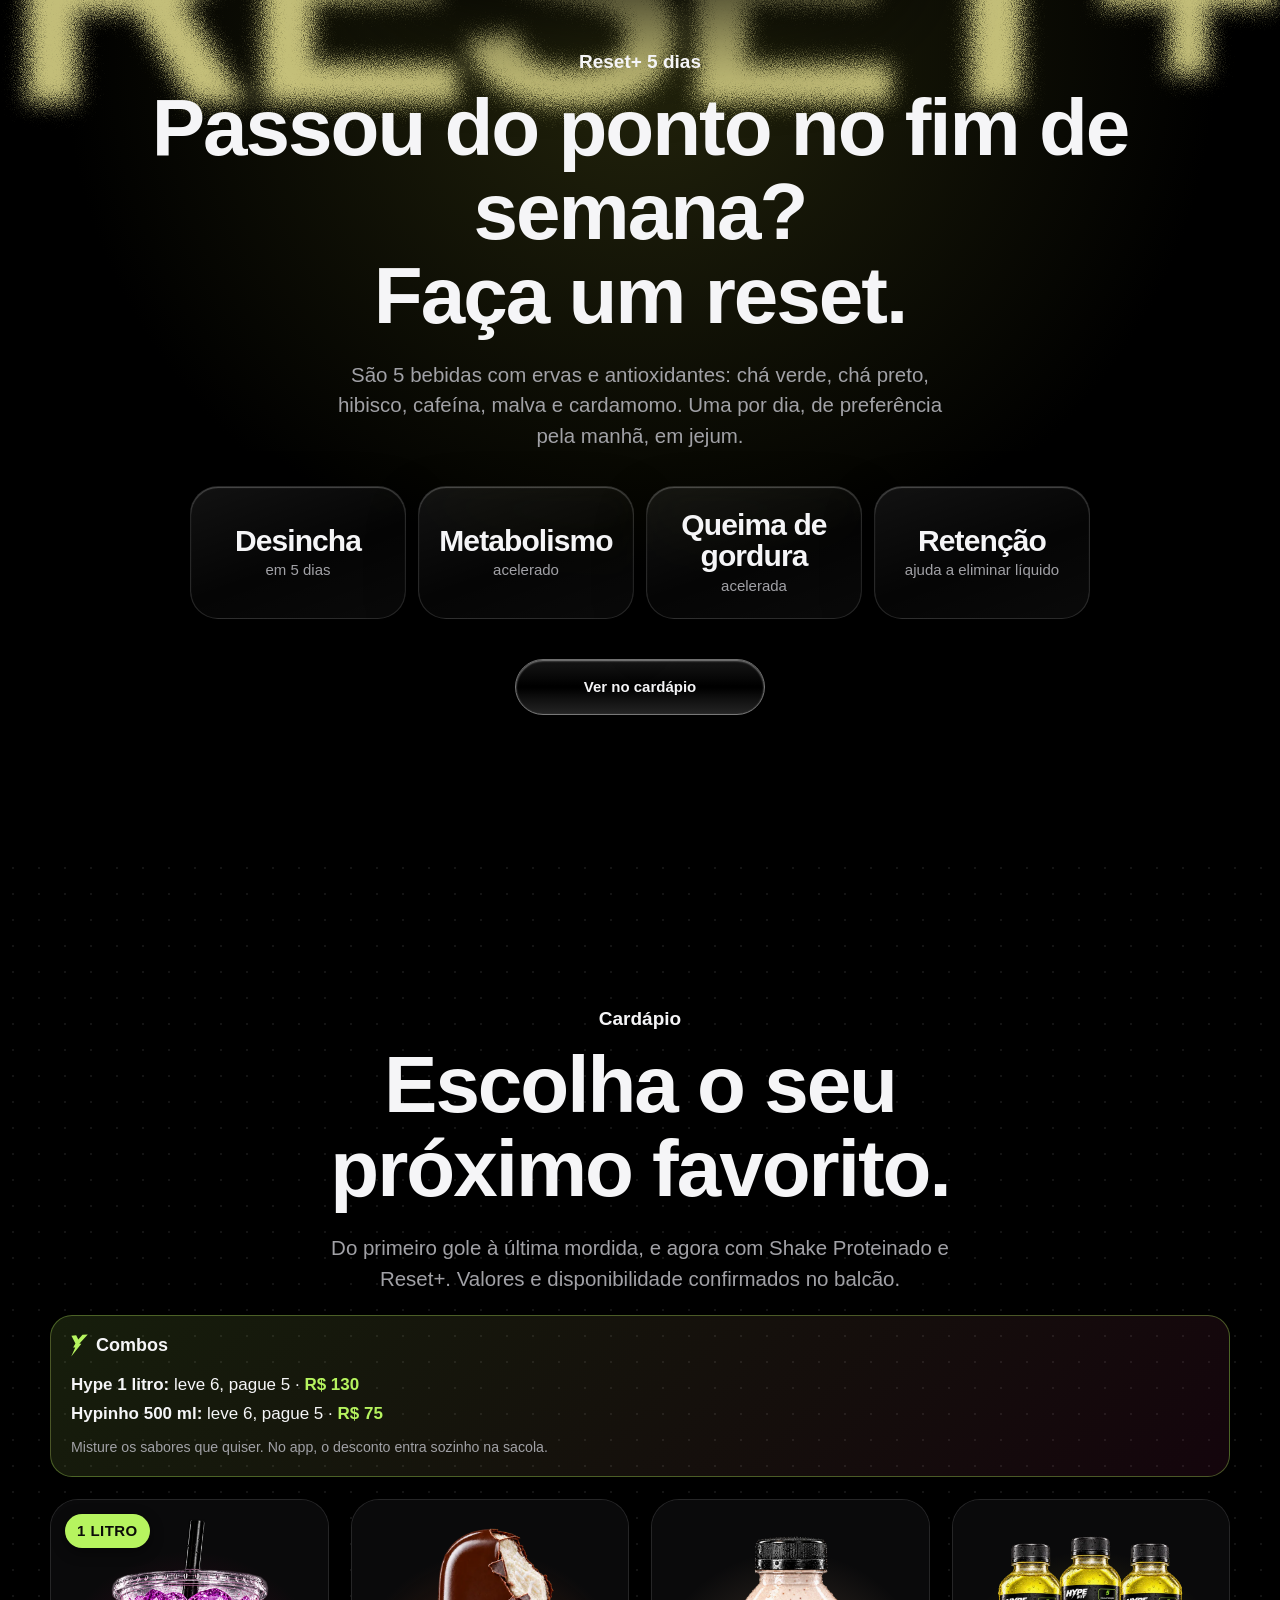
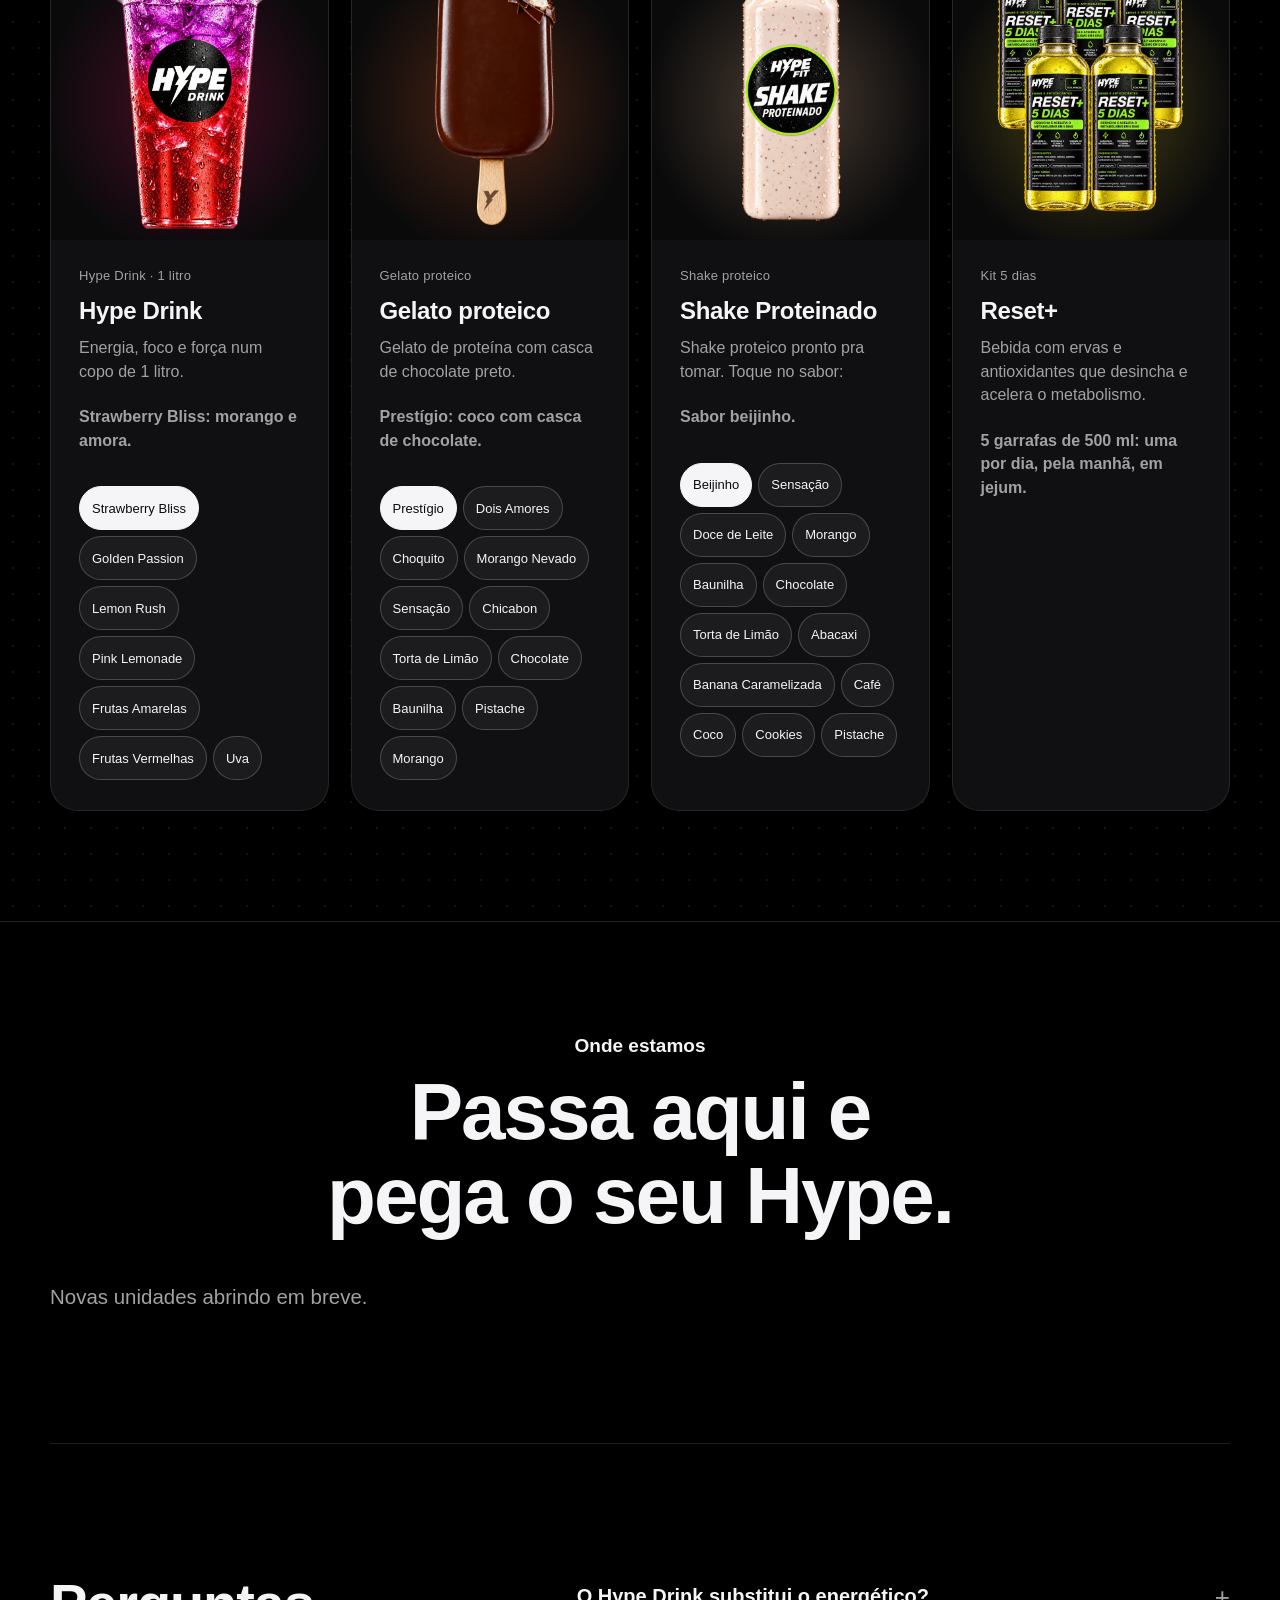
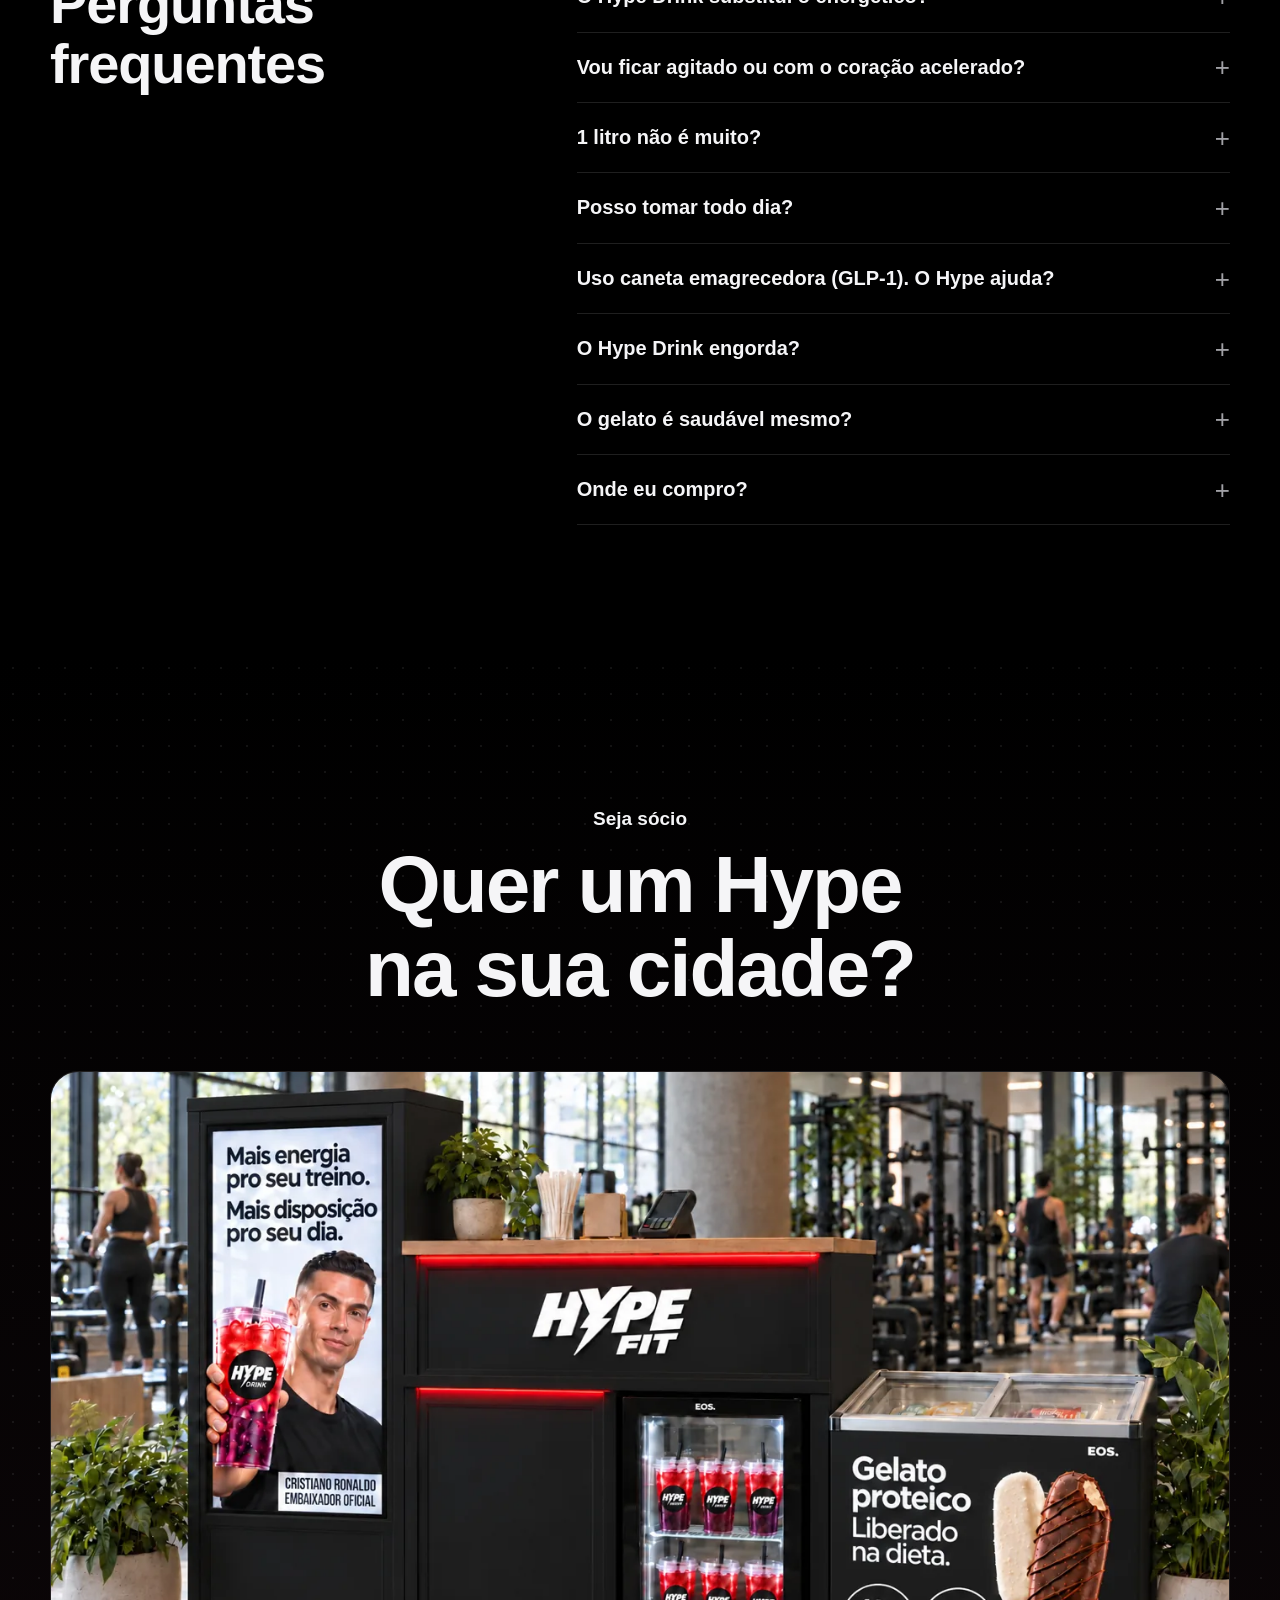
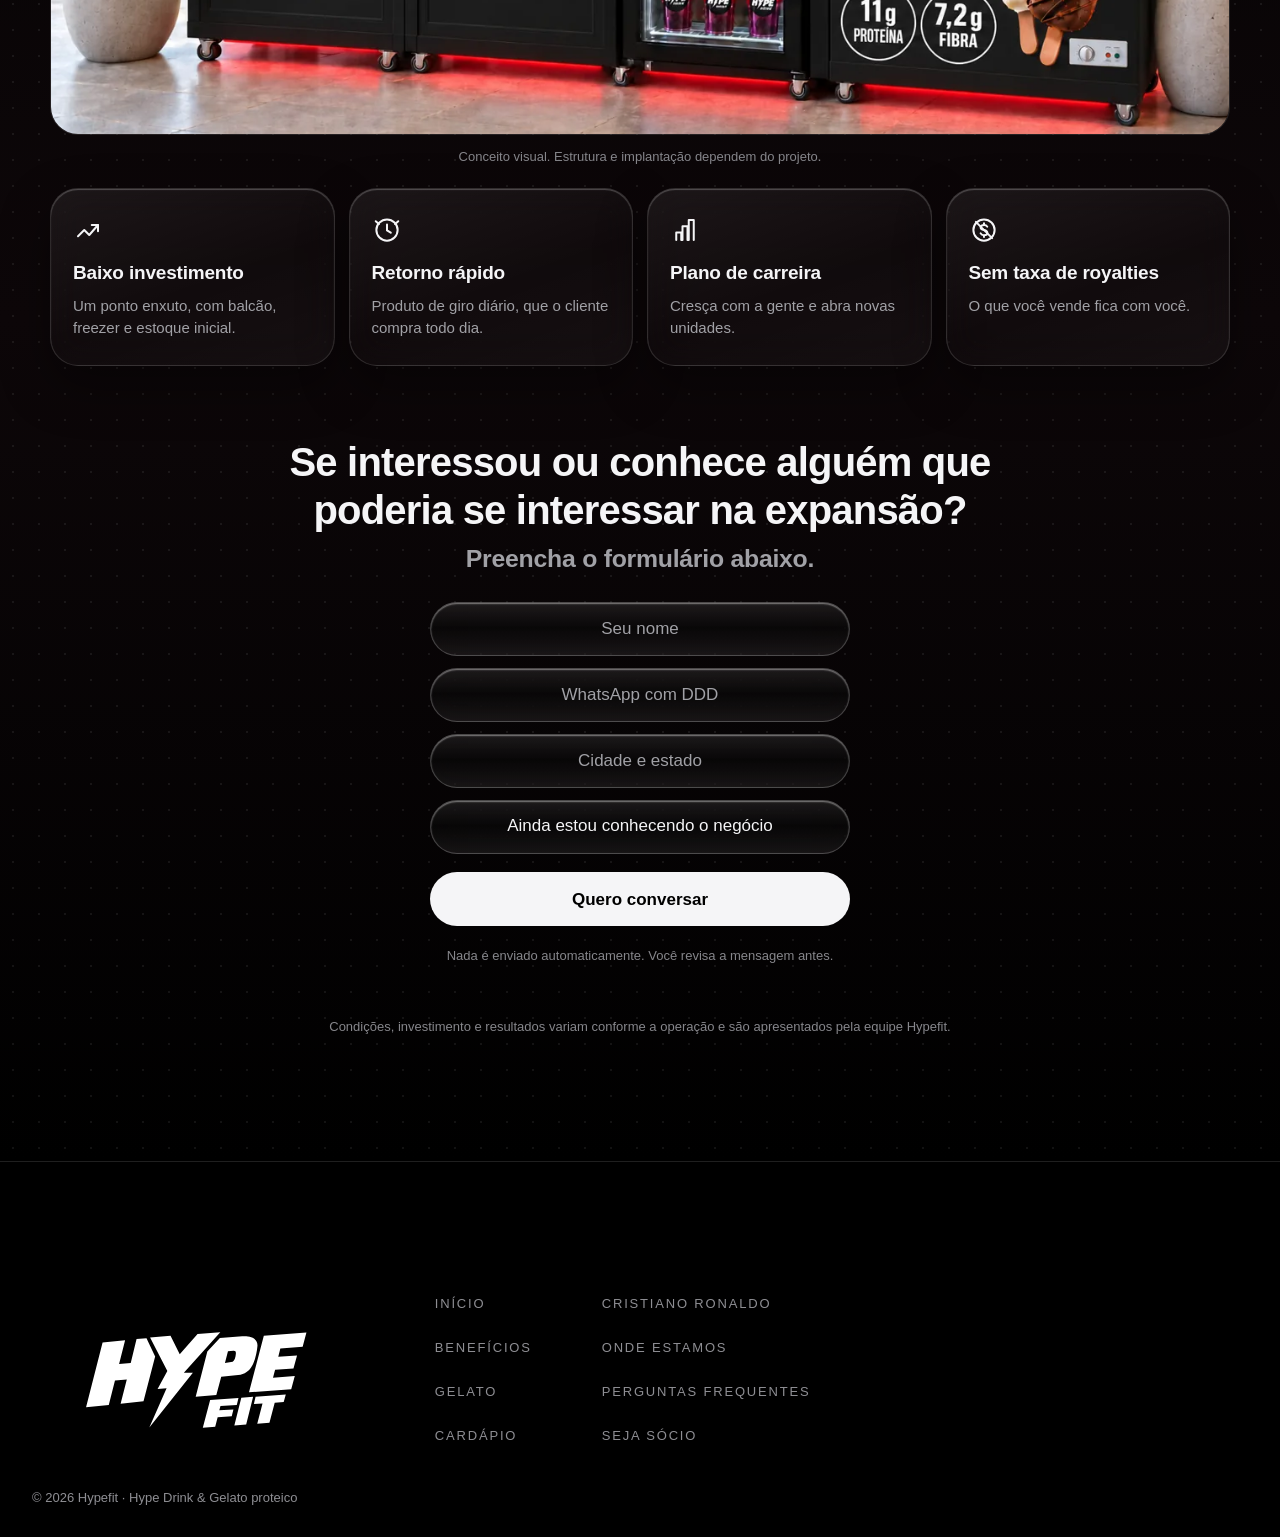
==== commit c68732c3: "Fotos do cardápio inteiras, ícone de Combos, sabores 44px, copos em sequência, Peça agora leva às un" ====
--- a/index.html
+++ b/index.html
@@ -1,4 +1,4 @@
-<!doctype html><html lang="pt-BR"><head><meta charset="utf-8"><meta name="viewport" content="width=device-width,initial-scale=1,viewport-fit=cover"><link rel="canonical" href="https://vcoppo.github.io/hypefit/"><link rel="icon" href="favicon.ico" sizes="48x48"><link rel="icon" href="favicon-32.png" type="image/png" sizes="32x32"><link rel="apple-touch-icon" href="apple-touch-icon.png"><link rel="manifest" href="site.webmanifest"><meta name="apple-mobile-web-app-title" content="Hypefit"><meta name="application-name" content="Hypefit"><meta property="og:type" content="website"><meta property="og:locale" content="pt_BR"><meta property="og:site_name" content="Hypefit"><meta property="og:url" content="https://vcoppo.github.io/hypefit/"><meta property="og:title" content="Hypefit · Hype Drink e gelato proteico"><meta property="og:description" content="Energia, foco e força no mesmo copo. Hype Drink de 1 litro e gelatos proteicos na Hypefit."><meta property="og:image" content="https://vcoppo.github.io/hypefit/og-image.jpg"><meta property="og:image:width" content="1200"><meta property="og:image:height" content="630"><meta property="og:image:alt" content="Copo de Hype Drink roxo e vermelho com a frase Energia, foco e força no mesmo copo"><meta name="twitter:card" content="summary_large_image"><meta name="twitter:title" content="Hypefit · Hype Drink e gelato proteico"><meta name="twitter:description" content="Energia, foco e força no mesmo copo. Hype Drink de 1 litro e gelatos proteicos na Hypefit."><meta name="twitter:image" content="https://vcoppo.github.io/hypefit/og-image.jpg"><meta name="theme-color" content="#000000"><title>Hypefit · Hype Drink e gelato proteico</title><meta name="description" content="Hype Drink e gelatos proteicos. Energia, foco e força em um copo de 1 litro. Veja o cardápio ou monte o seu ponto Hypefit."><link rel="stylesheet" href="style.css"><script src="app.js" defer></script>
+<!doctype html><html lang="pt-BR"><head><meta charset="utf-8"><meta name="viewport" content="width=device-width,initial-scale=1,viewport-fit=cover"><link rel="canonical" href="https://vcoppo.github.io/hypefit/"><link rel="icon" href="favicon.ico" sizes="48x48"><link rel="icon" href="favicon-32.png" type="image/png" sizes="32x32"><link rel="apple-touch-icon" href="apple-touch-icon.png"><link rel="manifest" href="site.webmanifest"><meta name="apple-mobile-web-app-title" content="Hypefit"><meta name="application-name" content="Hypefit"><meta property="og:type" content="website"><meta property="og:locale" content="pt_BR"><meta property="og:site_name" content="Hypefit"><meta property="og:url" content="https://vcoppo.github.io/hypefit/"><meta property="og:title" content="Hypefit · Hype Drink e gelato proteico"><meta property="og:description" content="Energia, foco e força no mesmo copo. Hype Drink de 1 litro e gelatos proteicos na Hypefit."><meta property="og:image" content="https://vcoppo.github.io/hypefit/og-image.jpg"><meta property="og:image:width" content="1200"><meta property="og:image:height" content="630"><meta property="og:image:alt" content="Copo de Hype Drink roxo e vermelho com a frase Energia, foco e força no mesmo copo"><meta name="twitter:card" content="summary_large_image"><meta name="twitter:title" content="Hypefit · Hype Drink e gelato proteico"><meta name="twitter:description" content="Energia, foco e força no mesmo copo. Hype Drink de 1 litro e gelatos proteicos na Hypefit."><meta name="twitter:image" content="https://vcoppo.github.io/hypefit/og-image.jpg"><meta name="theme-color" content="#000000"><title>Hypefit · Hype Drink e gelato proteico</title><meta name="description" content="Hype Drink e gelatos proteicos. Energia, foco e força em um copo de 1 litro. Veja o cardápio ou monte o seu ponto Hypefit."><link rel="stylesheet" href="style.css"><script src="app.js" defer></script><script src="tel.js" defer></script>
 <svg class="defs" aria-hidden="true" width="0" height="0"><filter id="grain" x="-10%" y="-10%" width="120%" height="120%"><feGaussianBlur stdDeviation="9" result="b"/><feTurbulence type="fractalNoise" baseFrequency="1.1" numOctaves="2" seed="4" result="n"/><feDisplacementMap in="b" in2="n" scale="34" xChannelSelector="R" yChannelSelector="G"/></filter><filter id="grain-sm" x="-10%" y="-20%" width="120%" height="140%"><feGaussianBlur stdDeviation="2.4" result="b"/><feTurbulence type="fractalNoise" baseFrequency="1.4" numOctaves="2" seed="4" result="n"/><feDisplacementMap in="b" in2="n" scale="9" xChannelSelector="R" yChannelSelector="G"/></filter></svg>
 <a class="skip" href="#beneficios">Pular para o conteúdo</a>
 <header class="nav"><a class="brand" href="#inicio" aria-label="Hypefit início"><img src="assets/hypefit-logo.svg" alt="Hypefit" width="120" height="62"></a><div class="nav-actions"><a class="nav-cta pedir-link so-pedido" data-pedir="" hidden>Peça agora</a><a class="nav-cta menu-link" href="#cardapio">Cardápio</a><a class="nav-cta partner-link" href="#seja-socio">Seja sócio</a><button class="menu-toggle" aria-expanded="false" aria-controls="main-menu" aria-label="Abrir menu"><span></span><span></span></button></div></header>
@@ -12,7 +12,7 @@
 
 <div class="hero-ctas"><a class="solid-button so-pedido" data-pedir="" hidden>Peça agora</a><a class="solid-button" href="#cardapio" data-vira-vidro>Ver o cardápio</a><a class="glass-button" href="#seja-socio">Seja sócio</a></div></div>
 <div class="hero-stage"><div class="hero-halo" aria-hidden="true"></div>
-<div class="hero-cups"><img class="hero-cup on" data-cup="0" src="assets/cup-roxo-vermelho.webp" alt="Hype Drink Strawberry Bliss, morango e amora" width="1024" height="1536" fetchpriority="high"><img class="hero-cup" data-cup="1" src="assets/cup-amarelo-roxo.webp" alt="Hype Drink Golden Passion, maracujá e amora" width="1024" height="1536" loading="lazy"><img class="hero-cup" data-cup="2" src="assets/cup-verde-laranja.webp" alt="Hype Drink Lemon Rush, limão-siciliano e tangerina" width="1024" height="1536" loading="lazy"><img class="hero-cup" data-cup="3" src="assets/cup-rosa.webp" alt="Hype Drink Pink Lemonade, limão e amora" width="1024" height="1536" loading="lazy"></div>
+<div class="hero-cups"><img class="hero-cup on" data-cup="0" src="assets/cup-roxo-vermelho.webp" alt="Hype Drink Strawberry Bliss, morango e amora" width="1024" height="1536" fetchpriority="high"><img class="hero-cup" data-cup="1" data-src="assets/cup-amarelo-roxo.webp" alt="Hype Drink Golden Passion, maracujá e amora" width="1024" height="1536"><img class="hero-cup" data-cup="2" data-src="assets/cup-verde-laranja.webp" alt="Hype Drink Lemon Rush, limão-siciliano e tangerina" width="1024" height="1536"><img class="hero-cup" data-cup="3" data-src="assets/cup-rosa.webp" alt="Hype Drink Pink Lemonade, limão e amora" width="1024" height="1536"></div>
 <div class="swatches glass" role="group" aria-label="Escolha a cor do copo"><button type="button" data-swatch="0" data-glow="#c2185b" aria-pressed="true" aria-label="Strawberry Bliss" data-flavor="Morango e amora"><i style="background:linear-gradient(#b53cff,#ff2a3d)"></i><span aria-hidden="true">Strawberry Bliss</span></button><button type="button" data-swatch="1" data-glow="#b44be0" aria-pressed="false" aria-label="Golden Passion" data-flavor="Maracujá e amora"><i style="background:linear-gradient(#ffc21a,#c23cff)"></i><span aria-hidden="true">Golden Passion</span></button><button type="button" data-swatch="2" data-glow="#6fbf2a" aria-pressed="false" aria-label="Lemon Rush" data-flavor="Limão-siciliano e tangerina"><i style="background:linear-gradient(#7dff2a,#ff7a1a)"></i><span aria-hidden="true">Lemon Rush</span></button><button type="button" data-swatch="3" data-glow="#ff2d7a" aria-pressed="false" aria-label="Pink Lemonade" data-flavor="Limão e amora"><i style="background:linear-gradient(#ff5fa8,#ff1f6a)"></i><span aria-hidden="true">Pink Lemonade</span></button></div><p class="cup-name" aria-live="polite"><strong>Strawberry Bliss</strong></p>
 </div></div>
 <a class="hero-scroll" href="#beneficios">Role e veja os benefícios <svg viewBox="0 0 24 24" aria-hidden="true"><path d="M12 4v15m-6-6 6 6 6-6"/></svg></a>
@@ -36,7 +36,7 @@
 
 <section id="cardapio" class="menu-sec" aria-labelledby="menu-title"><div class="wrap center"><p class="eyebrow reveal">Cardápio</p><h2 id="menu-title" class="headline reveal">Escolha o seu<br>próximo favorito.</h2><p class="lead reveal">Do primeiro gole à última mordida, e agora com Shake Proteinado e Reset+. Valores e disponibilidade confirmados no balcão.</p>
 <div class="segmented glass" role="group" aria-label="Filtrar cardápio" hidden><button type="button" data-filter="all" aria-pressed="true">Tudo</button><button type="button" data-filter="drink" aria-pressed="false">Hype Drink</button><button type="button" data-filter="gelato" aria-pressed="false">Gelatos</button><button type="button" data-filter="protein" aria-pressed="false">Shake Proteinado</button><button type="button" data-filter="reset" aria-pressed="false">Reset+</button></div></div>
-<div class="wrap combos-site reveal"><strong>🔥 Combos</strong><ul><li><b>Hype 1 litro:</b> leve 6, pague 5 · <span>R$ 130</span></li><li><b>Hypinho 500 ml:</b> leve 6, pague 5 · <span>R$ 75</span></li></ul><small>Misture os sabores que quiser. No app, o desconto entra sozinho na sacola.</small></div>
+<div class="wrap combos-site reveal"><strong><svg class="combos-ico" viewBox="620 214 388 516" aria-hidden="true"><path d="M1003 219 809 434h48L625 725l92-208-48 3 52-95-92-178 109-9 49 98 95-108z"/></svg>Combos</strong><ul><li><b>Hype 1 litro:</b> leve 6, pague 5 · <span>R$ 130</span></li><li><b>Hypinho 500 ml:</b> leve 6, pague 5 · <span>R$ 75</span></li></ul><small>Misture os sabores que quiser. No app, o desconto entra sozinho na sacola.</small></div>
 <div class="wrap menu-grid menu-produtos">
 <article class="item item-drink " data-category="drink"><div class="item-img" style="--tint:#c2185b55"><span class="selo-tamanho">1 LITRO</span><img src="assets/cup-roxo-vermelho.webp" alt="Hype Drink Strawberry Bliss, morango e amora" loading="lazy" width="1024" height="1536"></div><div class="item-info"><span class="tag">Hype Drink · 1 litro</span><h3>Hype Drink</h3><p>Energia, foco e força num copo de 1 litro.</p><p class="sabor-frase">Strawberry Bliss: morango e amora.</p><div class="sabores" role="group" aria-label="Sabores de Hype Drink"><button type="button" class="sabor-chip" aria-pressed="true" data-img="assets/cup-roxo-vermelho.webp" data-alt="Hype Drink Strawberry Bliss, morango e amora" data-tint="#c2185b55" data-frase="Strawberry Bliss: morango e amora.">Strawberry Bliss</button><button type="button" class="sabor-chip" aria-pressed="false" data-img="assets/cup-amarelo-roxo.webp" data-alt="Hype Drink Golden Passion, maracujá e amora" data-tint="#b44be055" data-frase="Golden Passion: maracujá e amora.">Golden Passion</button><button type="button" class="sabor-chip" aria-pressed="false" data-img="assets/cup-verde-laranja.webp" data-alt="Hype Drink Lemon Rush, limão-siciliano e tangerina" data-tint="#6fbf2a55" data-frase="Lemon Rush: limão-siciliano e tangerina.">Lemon Rush</button><button type="button" class="sabor-chip" aria-pressed="false" data-img="assets/cup-rosa.webp" data-alt="Hype Drink Pink Lemonade, limão e amora" data-tint="#ff2d7a55" data-frase="Pink Lemonade: limão e amora.">Pink Lemonade</button><button type="button" class="sabor-chip" aria-pressed="false" data-img="assets/cup-frutas-amarelas.webp" data-alt="Hype Drink Frutas Amarelas" data-tint="#f2b70555" data-frase="Frutas Amarelas.">Frutas Amarelas</button><button type="button" class="sabor-chip" aria-pressed="false" data-img="assets/cup-frutas-vermelhas.webp" data-alt="Hype Drink Frutas Vermelhas" data-tint="#c2185b55" data-frase="Frutas Vermelhas.">Frutas Vermelhas</button><button type="button" class="sabor-chip" aria-pressed="false" data-img="assets/cup-uva.webp" data-alt="Hype Drink Uva" data-tint="#6a1b9a55" data-frase="Uva.">Uva</button></div><a class="pedir-item so-pedido" data-pedir="strawberry-bliss" hidden aria-label="Pedir Hype Drink">Pedir</a></div></article>
 <article class="item item-drink item-flavor" data-category="gelato"><div class="item-img" style="--tint:#4a2414"><img src="assets/gelato-prestigio.webp" alt="Gelato proteico Prestígio" loading="lazy" width="1024" height="1536"></div><div class="item-info"><span class="tag">Gelato proteico</span><h3>Gelato proteico</h3><p>Gelato de proteína com casca de chocolate preto.</p><p class="sabor-frase">Prestígio: coco com casca de chocolate.</p><div class="sabores" role="group" aria-label="Sabores de Gelato proteico"><button type="button" class="sabor-chip" aria-pressed="true" data-img="assets/gelato-prestigio.webp" data-alt="Gelato proteico Prestígio" data-tint="#4a2414" data-frase="Prestígio: coco com casca de chocolate.">Prestígio</button><button type="button" class="sabor-chip" aria-pressed="false" data-img="assets/gelato-dois-amores.webp" data-alt="Gelato proteico Dois Amores" data-tint="#4a2414" data-frase="Dois Amores: chocolate e chocolate branco com casca de chocolate.">Dois Amores</button><button type="button" class="sabor-chip" aria-pressed="false" data-img="assets/gelato-choquito.webp" data-alt="Gelato proteico Choquito" data-tint="#4a2414" data-frase="Choquito: doce de leite com cobertura de chocolate.">Choquito</button><button type="button" class="sabor-chip" aria-pressed="false" data-img="assets/gelato-morango-nevado.webp" data-alt="Gelato proteico Morango Nevado" data-tint="#4a2414" data-frase="Morango Nevado: morango com cobertura de chocolate branco.">Morango Nevado</button><button type="button" class="sabor-chip" aria-pressed="false" data-img="assets/gelato-sensacao.webp" data-alt="Gelato proteico Sensação" data-tint="#4a2414" data-frase="Sensação: morango com cobertura de chocolate meio amargo.">Sensação</button><button type="button" class="sabor-chip" aria-pressed="false" data-img="assets/gelato-chicabon.webp" data-alt="Gelato proteico Chicabon" data-tint="#4a2414" data-frase="Chicabon: chocolate ao leite com casca de chocolate.">Chicabon</button><button type="button" class="sabor-chip" aria-pressed="false" data-img="assets/gelato-torta-de-limao.webp" data-alt="Gelato proteico Torta de Limão" data-tint="#4a2414" data-frase="Torta de Limão: com cobertura de chocolate branco.">Torta de Limão</button><button type="button" class="sabor-chip" aria-pressed="false" data-img="assets/gelato-chocolate.webp" data-alt="Gelato proteico de chocolate" data-tint="#4a2414" data-frase="Chocolate com casca de chocolate.">Chocolate</button><button type="button" class="sabor-chip" aria-pressed="false" data-img="assets/gelato-branco.webp" data-alt="Gelato proteico de baunilha" data-tint="#4a4238" data-frase="Baunilha com casca de chocolate.">Baunilha</button><button type="button" class="sabor-chip" aria-pressed="false" data-img="assets/gelato-pistache.webp" data-alt="Gelato proteico de pistache" data-tint="#34501c" data-frase="Pistache com casca de chocolate.">Pistache</button><button type="button" class="sabor-chip" aria-pressed="false" data-img="assets/gelato-morango.webp" data-alt="Gelato proteico de morango" data-tint="#5a1a30" data-frase="Morango com casca de chocolate.">Morango</button></div><a class="pedir-item so-pedido" data-pedir="gelato-chocolate" hidden aria-label="Pedir Gelato proteico">Pedir</a></div></article>
@@ -53,7 +53,7 @@
 <div class="where-row"><svg viewBox="0 0 24 24" aria-hidden="true"><path d="M4 20l1.3-3.9A8 8 0 1 1 8 19z"/><path d="M9 9.5c0 3 2.5 5.5 5.5 5.5l1-1.5-2-1-1 .8a4 4 0 0 1-1.8-1.8l.8-1-1-2z"/></svg><div><h3>WhatsApp</h3><p>(27) 90000-0000</p><a class="text-link" href="https://wa.me/5527900000000?text=Ol%C3%A1!%20Vim%20pelo%20site%20da%20Hypefit." target="_blank" rel="noopener noreferrer" data-placeholder="whatsapp">Chamar no WhatsApp <svg viewBox="0 0 24 24" aria-hidden="true"><path d="M9 6l6 6-6 6"/></svg></a></div></div>
 </div></div></section>
 
-<section id="duvidas" class="faq-sec wrap" aria-labelledby="faq-title"><h2 id="faq-title" class="headline-sm reveal">Perguntas frequentes</h2><div class="faq-list"><details><summary>O Hype Drink substitui o energético?</summary><p>Substitui com vantagem. A cafeína vem do guaraná e dos chás e é liberada aos poucos: energia e foco o dia todo, sem pico e sem rebote. Ainda hidrata e repõe vitaminas. <a href="#comparativo">Veja a comparação</a>.</p></details><details><summary>Vou ficar agitado ou com o coração acelerado?</summary><p>A proposta é o contrário: energia com foco, sem agitação. Se você é sensível à cafeína, comece com meio copo e fale com a gente no balcão.</p></details><details><summary>1 litro não é muito?</summary><p>É feito pra acompanhar o seu dia. Bem gelado, você vai tomando aos poucos no treino, no trabalho ou no estudo.</p></details><details><summary>Posso tomar todo dia?</summary><p>Pode, como parte de uma rotina equilibrada. Gestantes, lactantes e quem tem restrição a cafeína devem falar com o médico antes.</p></details><details><summary>Uso caneta emagrecedora (GLP-1). O Hype ajuda?</summary><p>Ajuda bastante. Quem usa as canetas costuma beber menos líquido e sentir mais cansaço e queda de humor. O Hype hidrata, repõe eletrólitos e vitaminas e dá energia pro dia, mantendo o metabolismo ativo. Siga sempre a orientação do seu médico.</p></details><details><summary>O Hype Drink engorda?</summary><p>É uma bebida feita com guaraná, chás, vitaminas e eletrólitos, pensada pra quem treina e cuida da alimentação. Pergunte no balcão a informação nutricional do seu sabor.</p></details><details><summary>O gelato é saudável mesmo?</summary><p>Parece fat, mas é fit: 11 g de proteína, 7,2 g de fibra, 25% menos calorias e 90% menos açúcar que um gelato comum.</p></details><details><summary>Onde eu compro?</summary><p>Em qualquer unidade Hypefit. Veja o endereço e o horário em <a href="#onde-estamos">Onde estamos</a> e escolha seu sabor no <a href="#cardapio">cardápio</a>.</p></details></div></section>
+<section id="duvidas" class="faq-sec wrap" aria-labelledby="faq-title"><h2 id="faq-title" class="headline-sm reveal">Perguntas frequentes</h2><div class="faq-list"><details><summary>O Hype Drink substitui o energético?</summary><p>Substitui com vantagem. A cafeína vem do guaraná e dos chás e é liberada aos poucos: energia e foco o dia todo, sem pico e sem rebote. Ainda hidrata e repõe vitaminas. <a href="#comparativo">Veja a comparação</a>.</p></details><details><summary>Vou ficar agitado ou com o coração acelerado?</summary><p>A proposta é o contrário: energia com foco, sem agitação. Se você é sensível à cafeína, comece com meio copo e fale com a gente no balcão.</p></details><details><summary>1 litro não é muito?</summary><p>É feito pra acompanhar o seu dia. Bem gelado, você vai tomando aos poucos no treino, no trabalho ou no estudo.</p></details><details><summary>Posso tomar todo dia?</summary><p>Pode, como parte de uma rotina equilibrada.</p></details><details><summary>Uso caneta emagrecedora (GLP-1). O Hype ajuda?</summary><p>Ajuda bastante. Quem usa as canetas costuma beber menos líquido e sentir mais cansaço e queda de humor. O Hype hidrata, repõe eletrólitos e vitaminas e dá energia pro dia, mantendo o metabolismo ativo. Siga sempre a orientação do seu médico.</p></details><details><summary>O Hype Drink engorda?</summary><p>É uma bebida feita com guaraná, chás, vitaminas e eletrólitos, pensada pra quem treina e cuida da alimentação. Pergunte no balcão a informação nutricional do seu sabor.</p></details><details><summary>O gelato é saudável mesmo?</summary><p>Parece fat, mas é fit: 11 g de proteína, 7,2 g de fibra, 25% menos calorias e 90% menos açúcar que um gelato comum.</p></details><details><summary>Onde eu compro?</summary><p>Em qualquer unidade Hypefit. Veja o endereço e o horário em <a href="#onde-estamos">Onde estamos</a> e escolha seu sabor no <a href="#cardapio">cardápio</a>.</p></details></div></section>
 
 <section id="seja-socio" class="partner" aria-labelledby="partner-title"><div class="wrap center"><p class="eyebrow reveal">Seja sócio</p><h2 id="partner-title" class="headline reveal">Quer um Hype<br>na sua cidade?</h2></div>
 <figure class="wrap partner-fig reveal"><img src="assets/stand.webp" alt="Conceito visual de um ponto Hypefit com balcão, expositor de Hype Drink e freezer de gelatos" loading="lazy" width="1536" height="1024"><figcaption>Conceito visual. Estrutura e implantação dependem do projeto.</figcaption></figure>
--- a/style.css
+++ b/style.css
@@ -408,7 +408,7 @@
 @media(max-width:600px){.menu-produtos{grid-template-columns:1fr}.menu-produtos .item-drink .item-img{height:300px}}
 .sabor-frase{color:#f5f5f7;font-weight:600;margin-top:6px}
 .sabores{display:flex;flex-wrap:wrap;gap:6px;margin-top:12px}
-.sabor-chip{font:inherit;font-size:13px;padding:7px 12px;border-radius:99px;border:1px solid #ffffff33;background:#ffffff0d;color:#f5f5f7;cursor:pointer}
+.sabor-chip{font:inherit;font-size:13px;min-height:44px;min-width:44px;padding:7px 12px;border-radius:99px;border:1px solid #ffffff33;background:#ffffff0d;color:#f5f5f7;cursor:pointer}
 .sabor-chip[aria-pressed=true]{background:#f5f5f7;color:#0b0b0d;border-color:#f5f5f7}
 .sabor-chip:focus-visible{outline:2px solid #f5f5f7;outline-offset:2px}
 
@@ -422,7 +422,10 @@
  .sec-shake .gelato-copy{margin-top:44px}
  .sec-reset .gelato-copy{margin-top:56px}
 }
+/* 06/11 tablet e desktop: mesma regra do celular, produto inteiro no quadro */
+@media(min-width:601px){.menu-produtos .item .item-img img{position:absolute;inset:0;margin:0;width:100%;height:100%;max-width:none;object-fit:contain;object-position:50% 50%;padding:16px 0 8px}}
 .item-img{position:relative}.selo-tamanho{position:absolute;top:14px;left:14px;z-index:2;background:#b6f45f;color:#0b0d08;font-weight:800;font-size:15px;letter-spacing:.03em;padding:6px 12px;border-radius:999px;box-shadow:0 4px 14px #0007}
 .combos-site{margin:0 auto 22px;padding:16px 20px;border-radius:22px;border:1px solid #b6f45f55;background:linear-gradient(135deg,#b6f45f1f,#ff3d9a14)}.combos-site strong{font-size:18px}.combos-site ul{list-style:none;padding:0;margin:8px 0;display:grid;gap:4px}.combos-site span{color:#b6f45f;font-weight:700}.combos-site small{color:var(--muted)}
+.combos-site strong{display:inline-flex;align-items:center;gap:8px}.combos-ico{width:17px;height:23px;flex:none;fill:#b6f45f}
 
 .nav{top:calc(22px + env(safe-area-inset-top,0px))}@media(max-width:600px){.nav{top:calc(14px + env(safe-area-inset-top,0px))}}
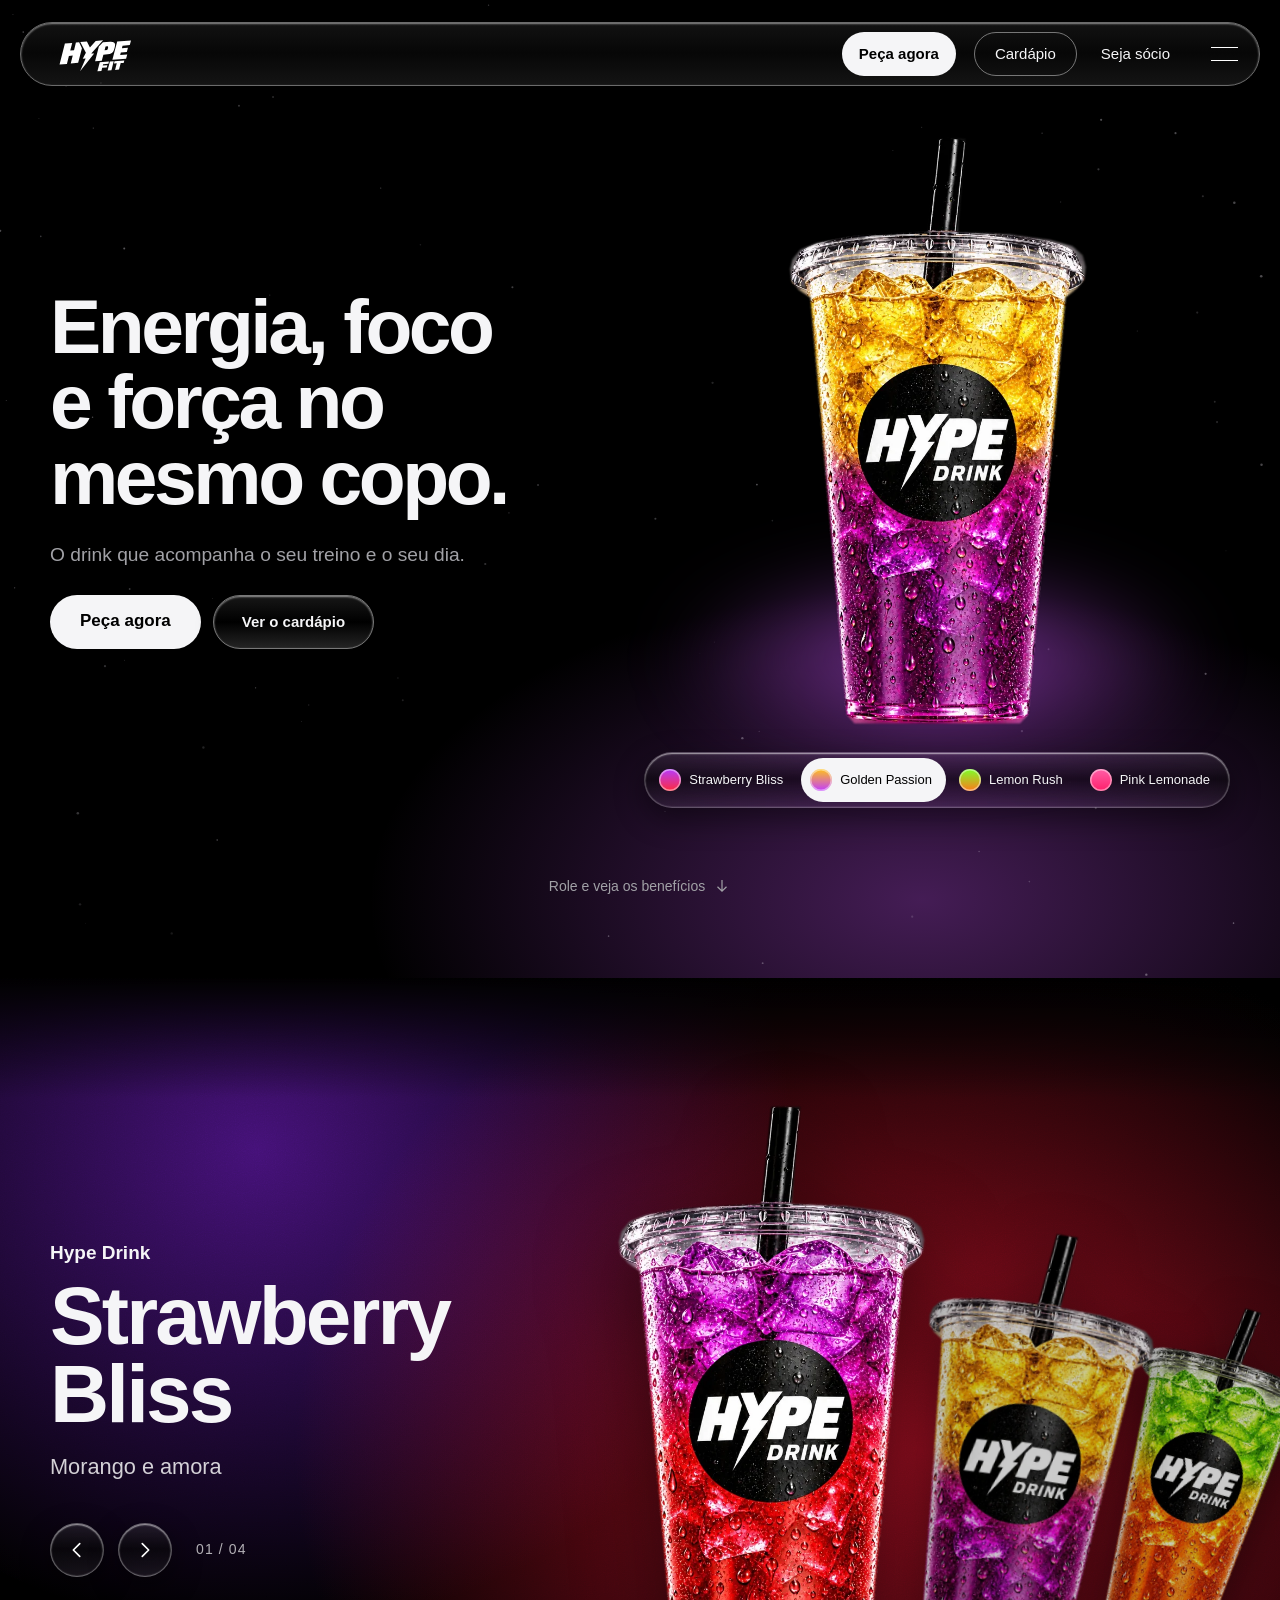
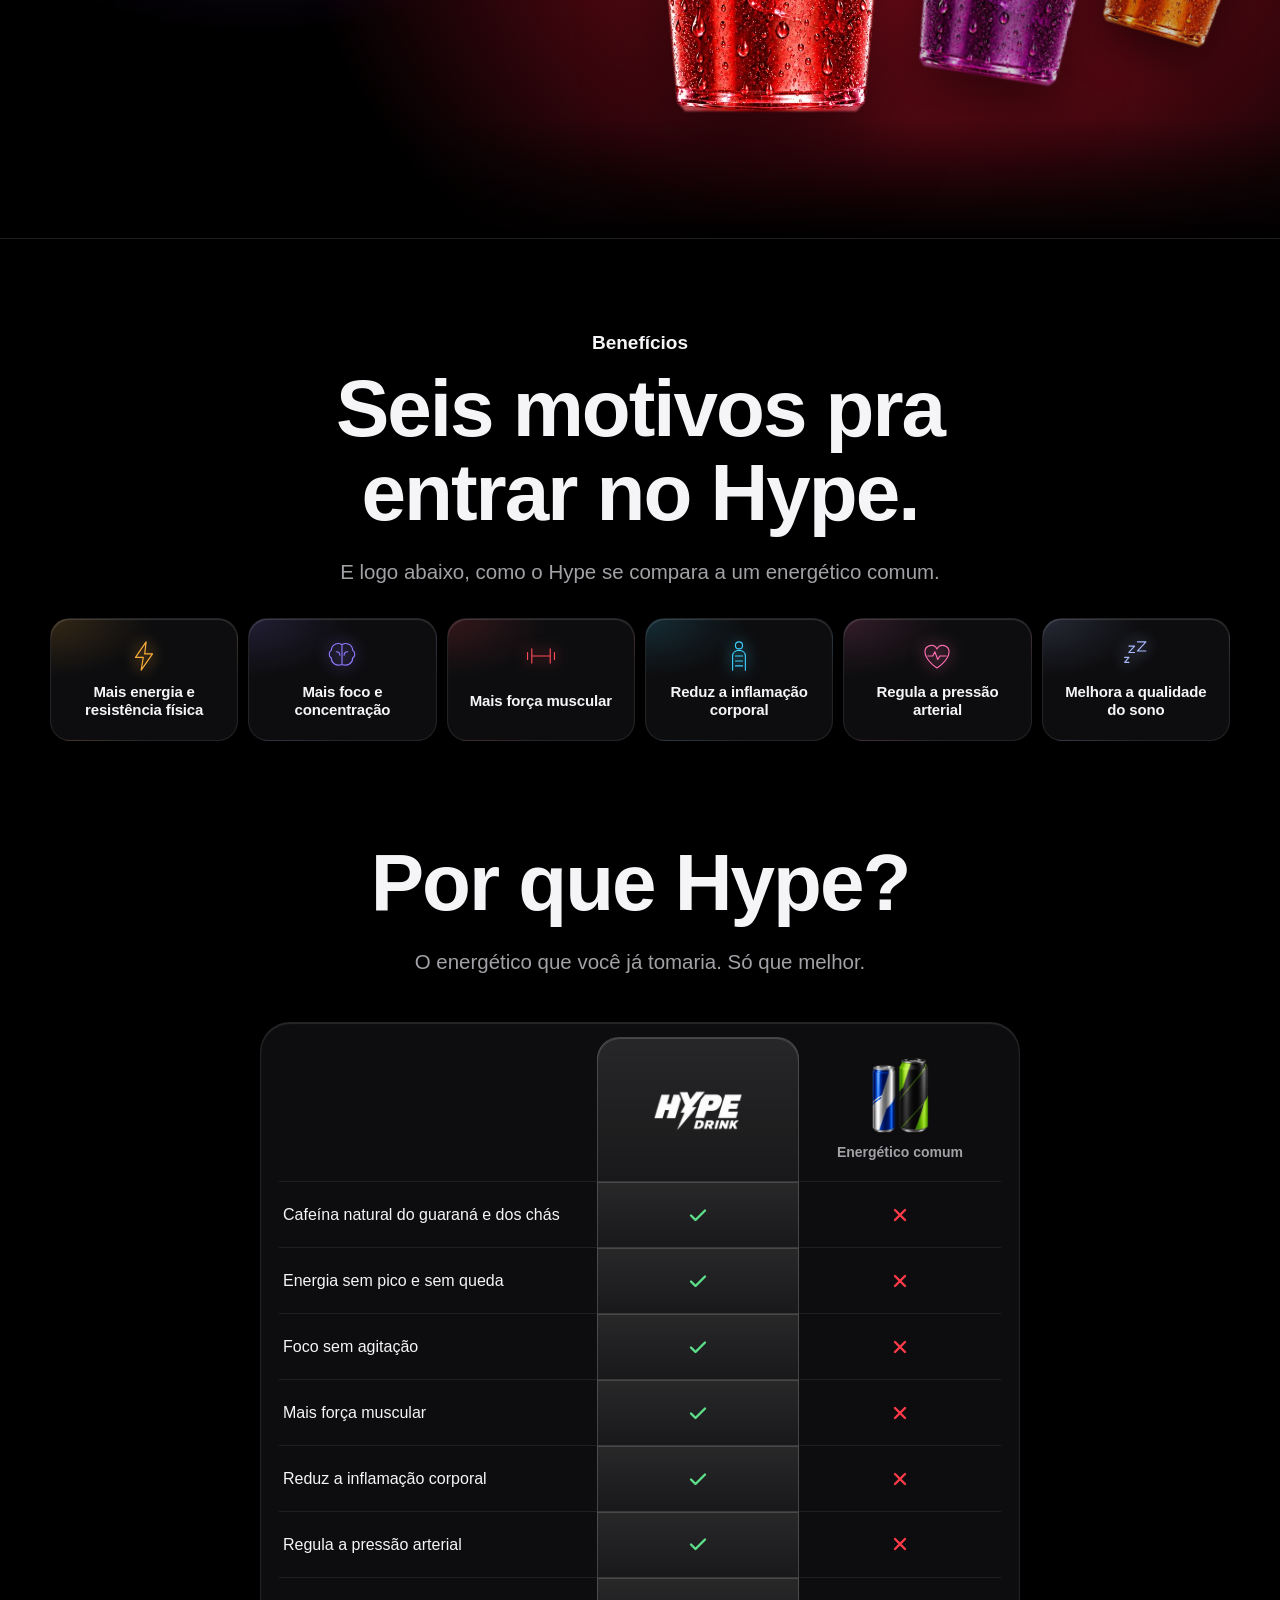
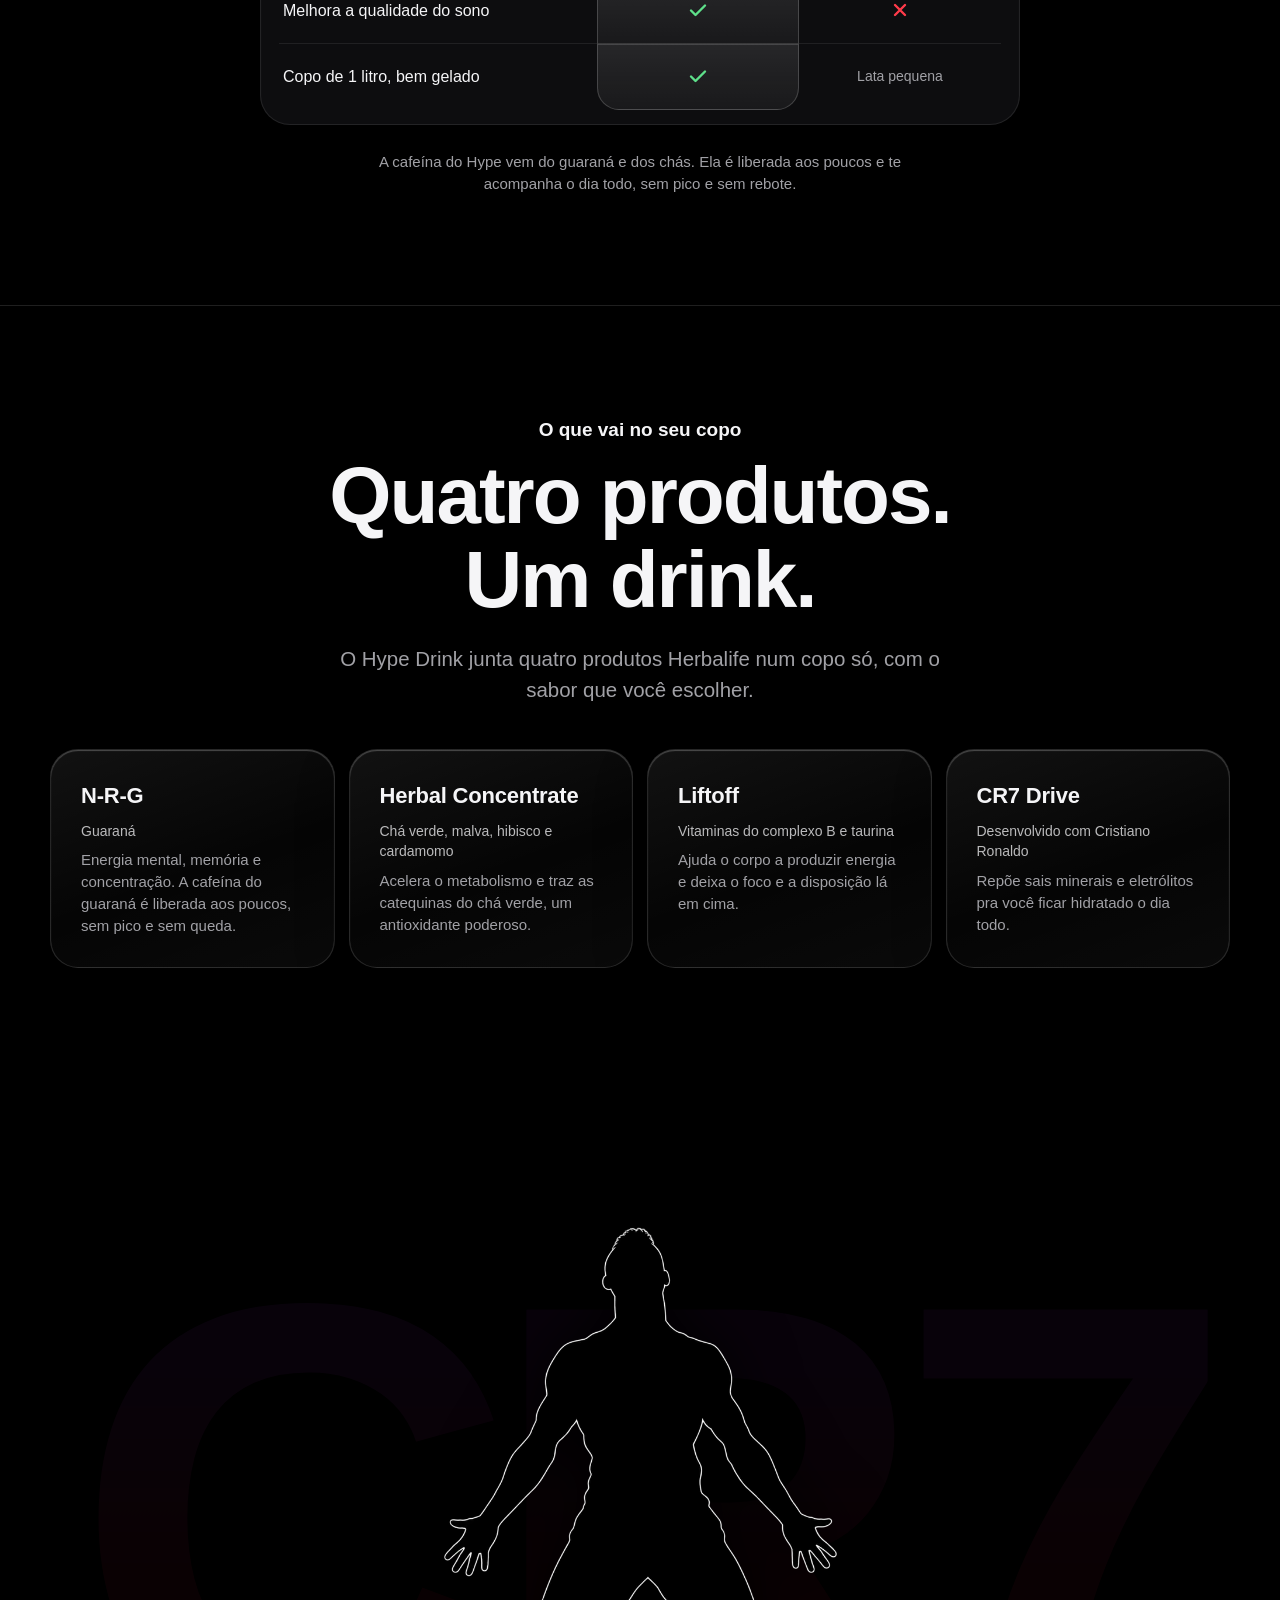
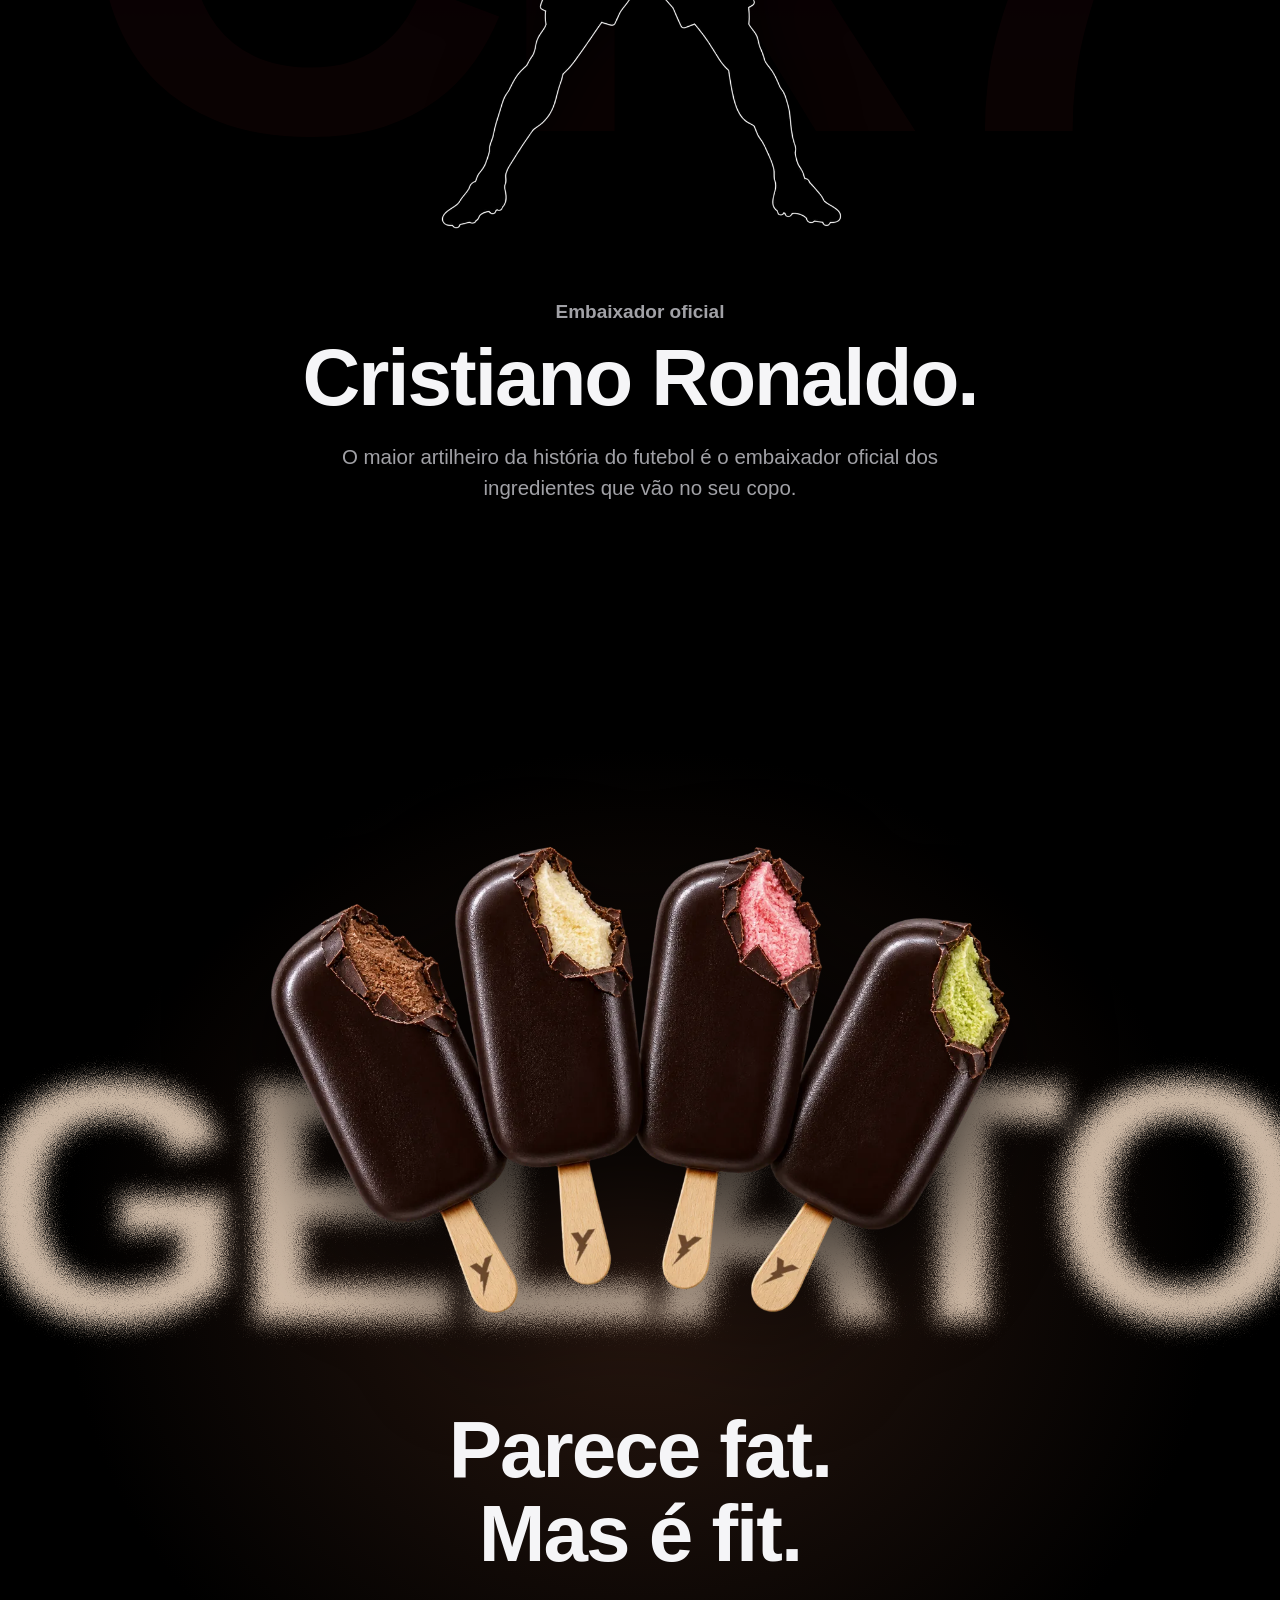
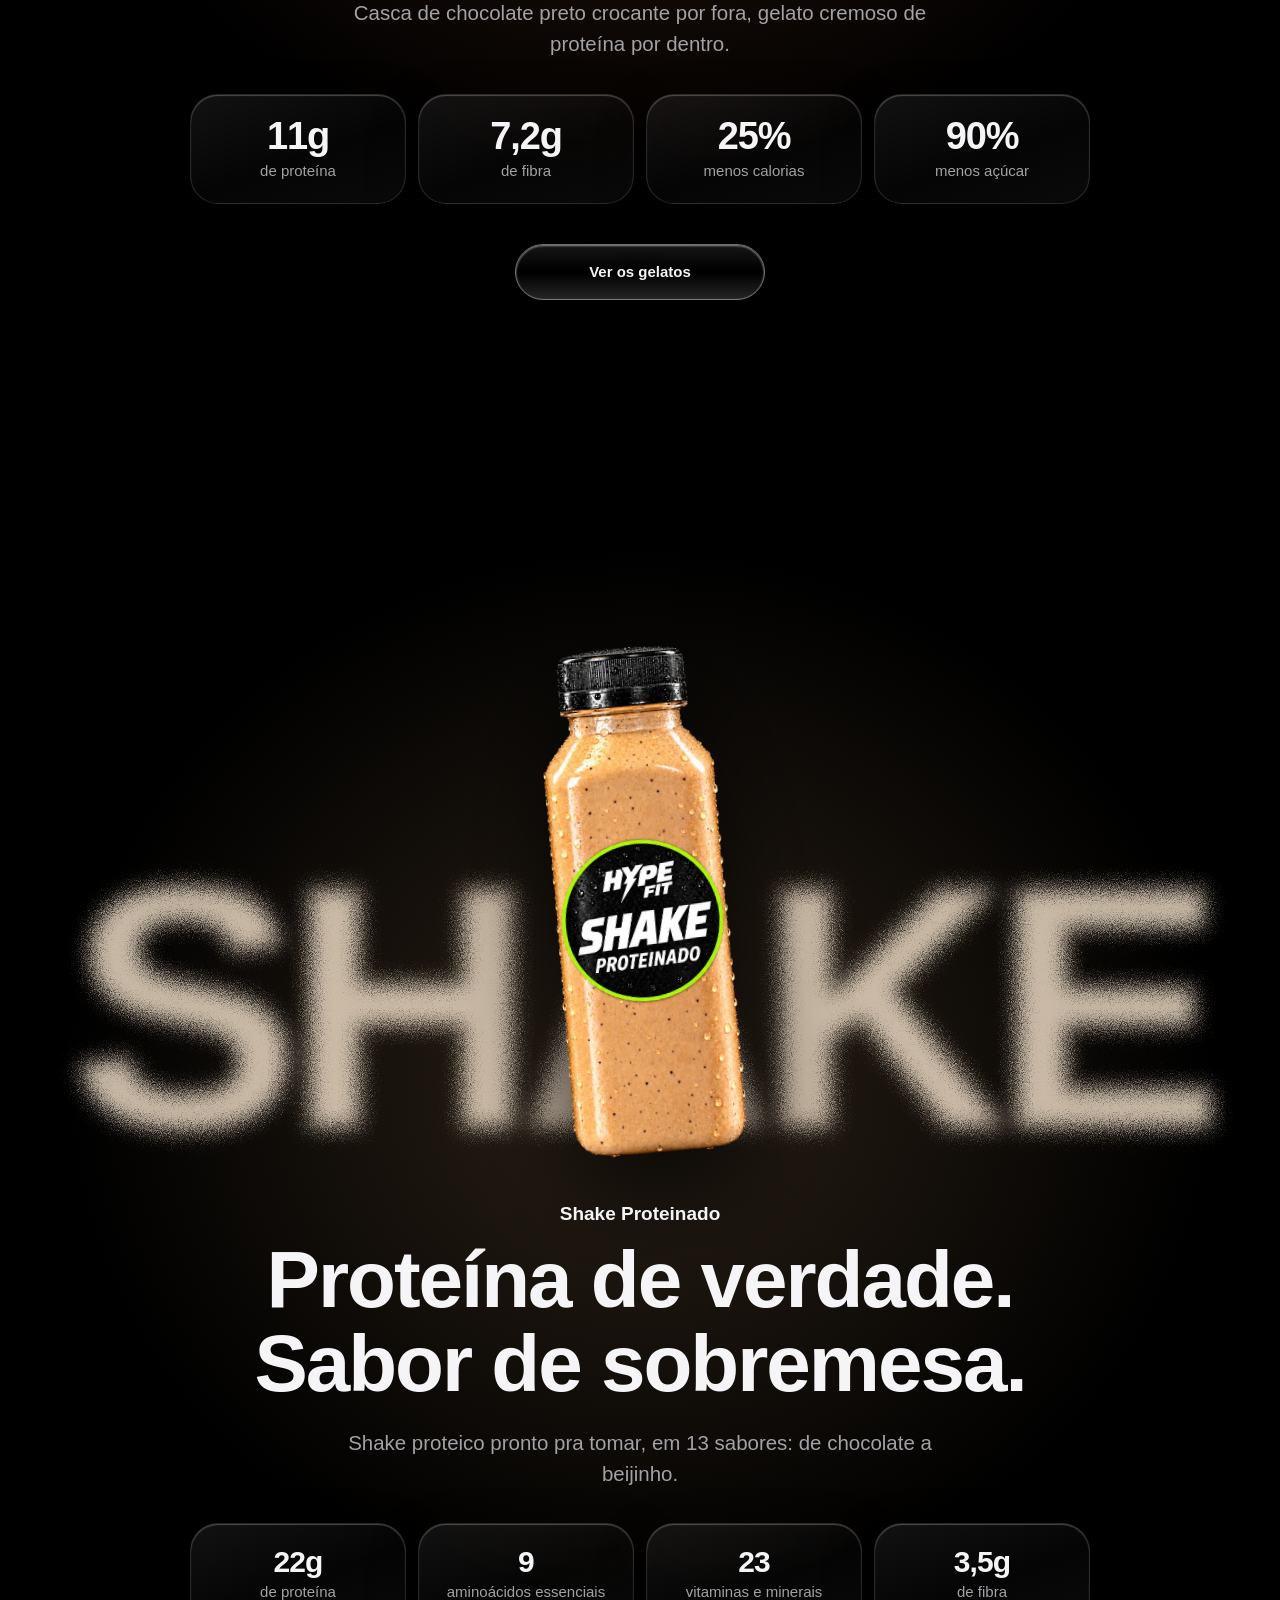
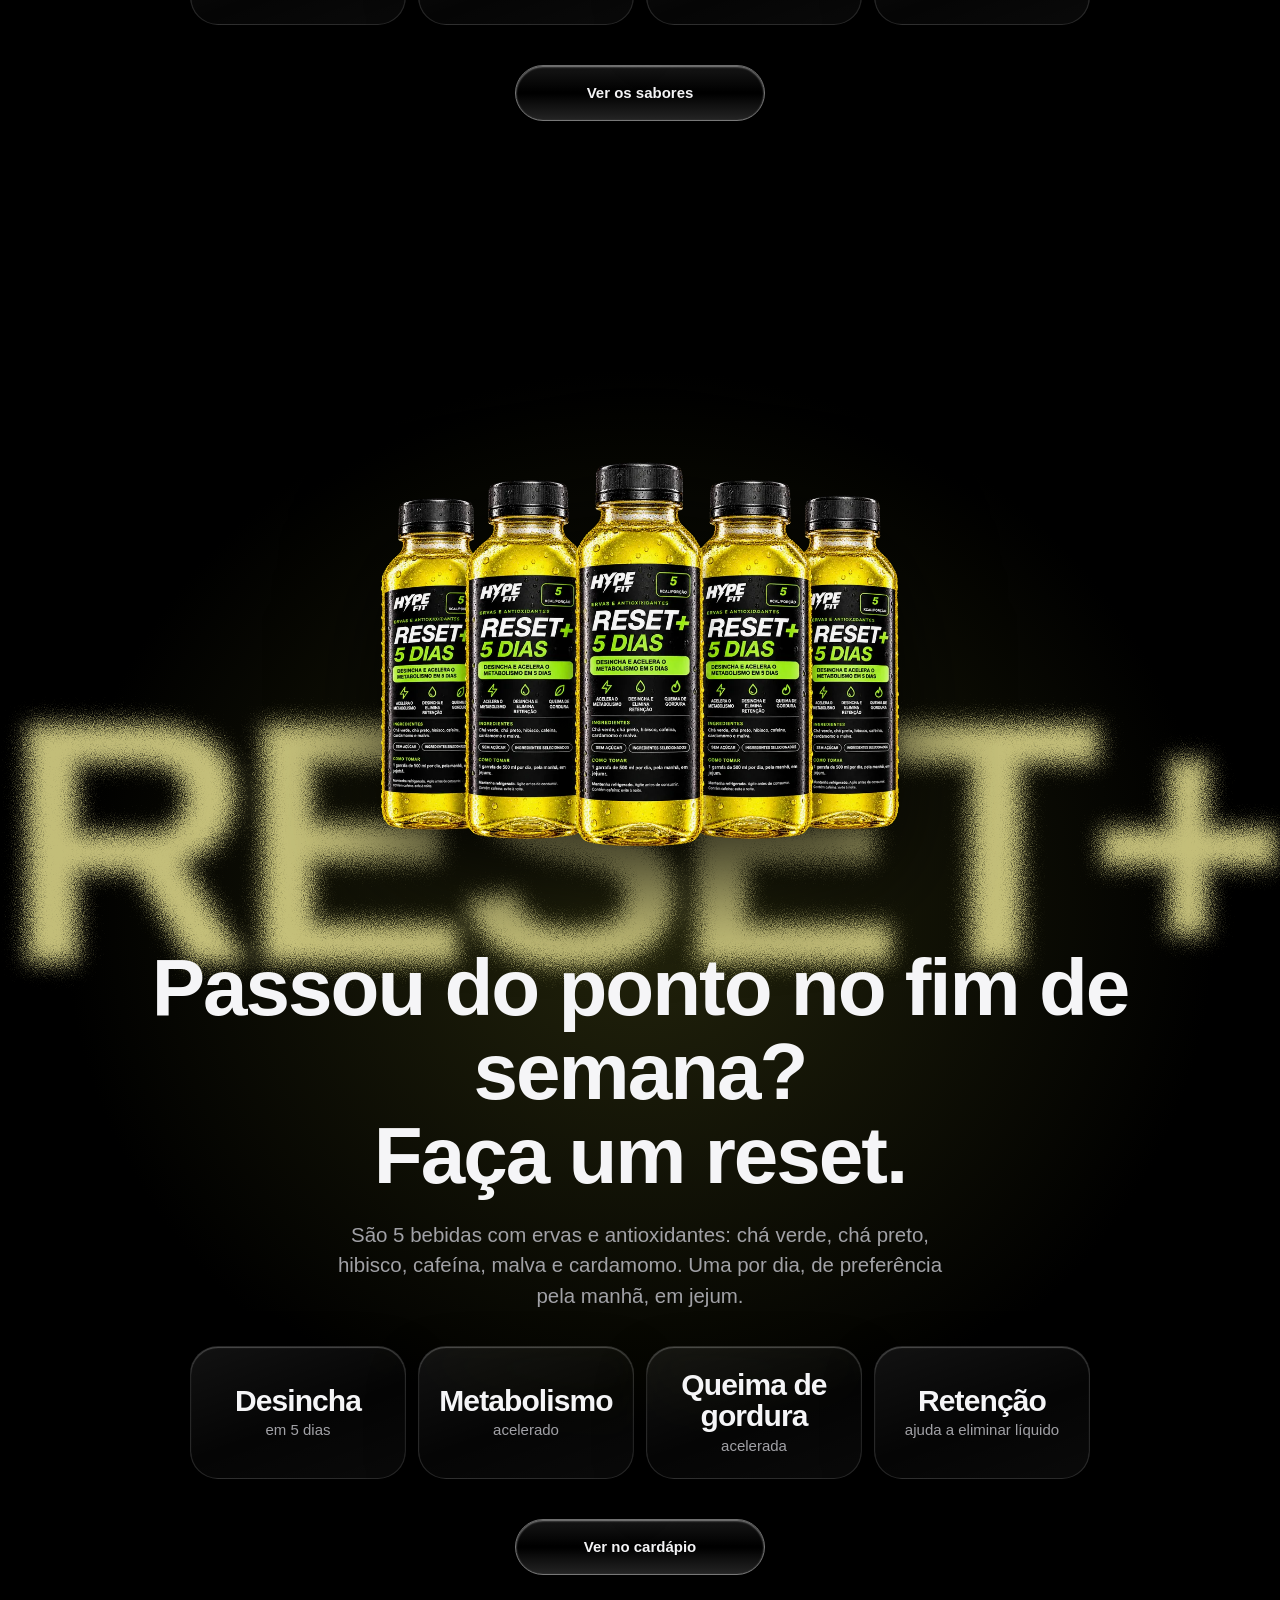
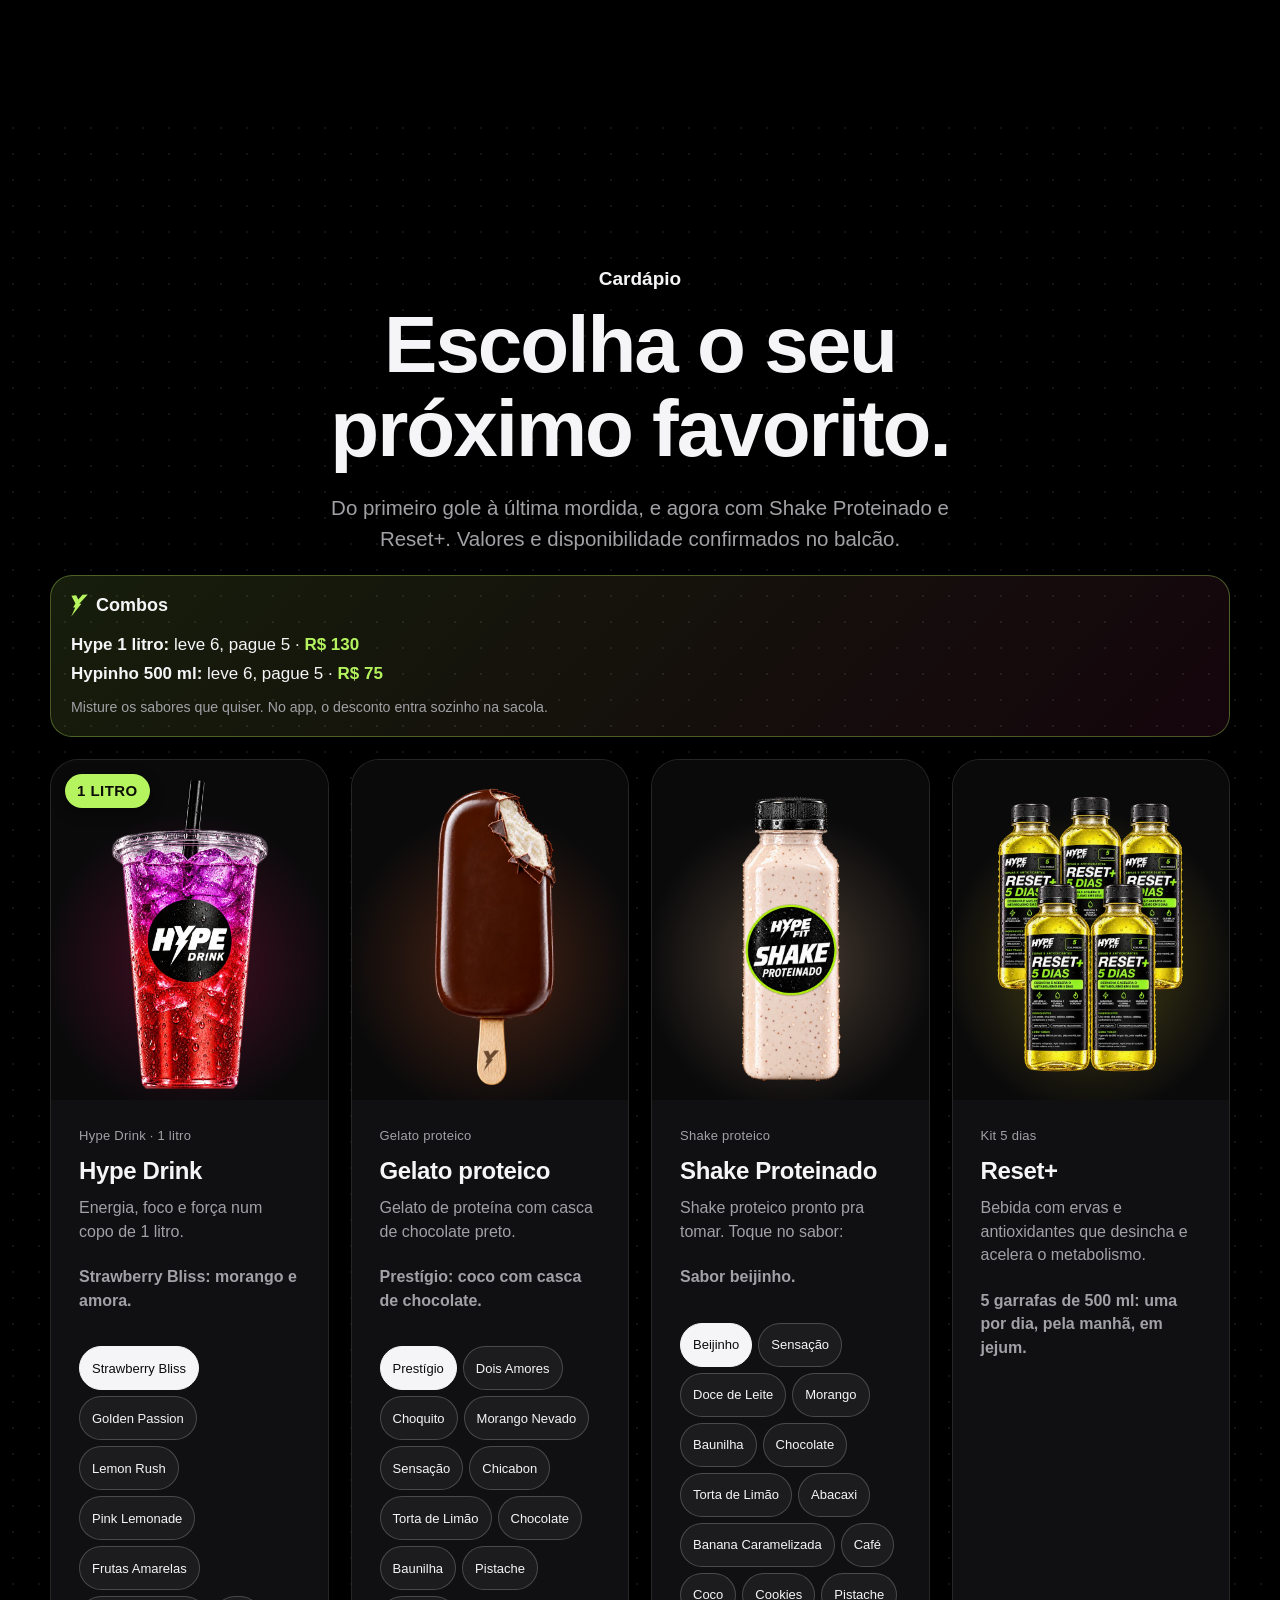
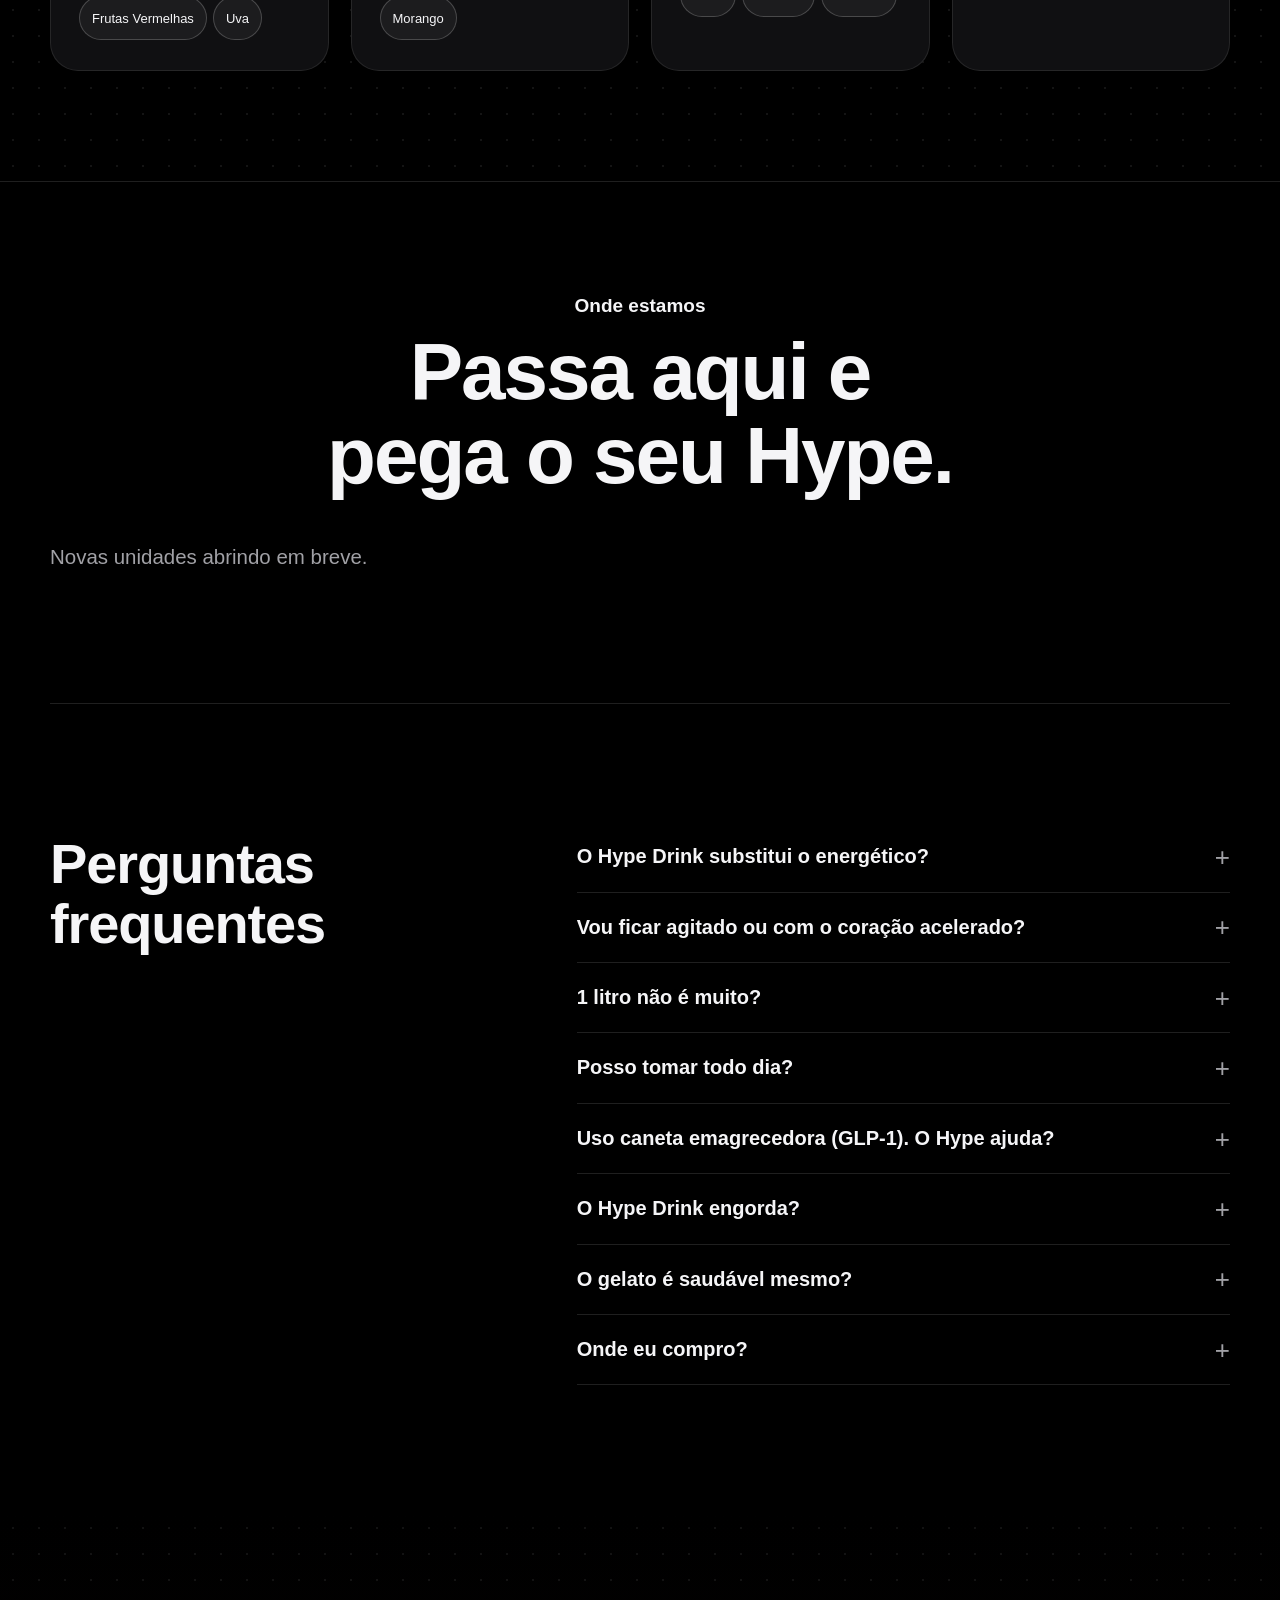
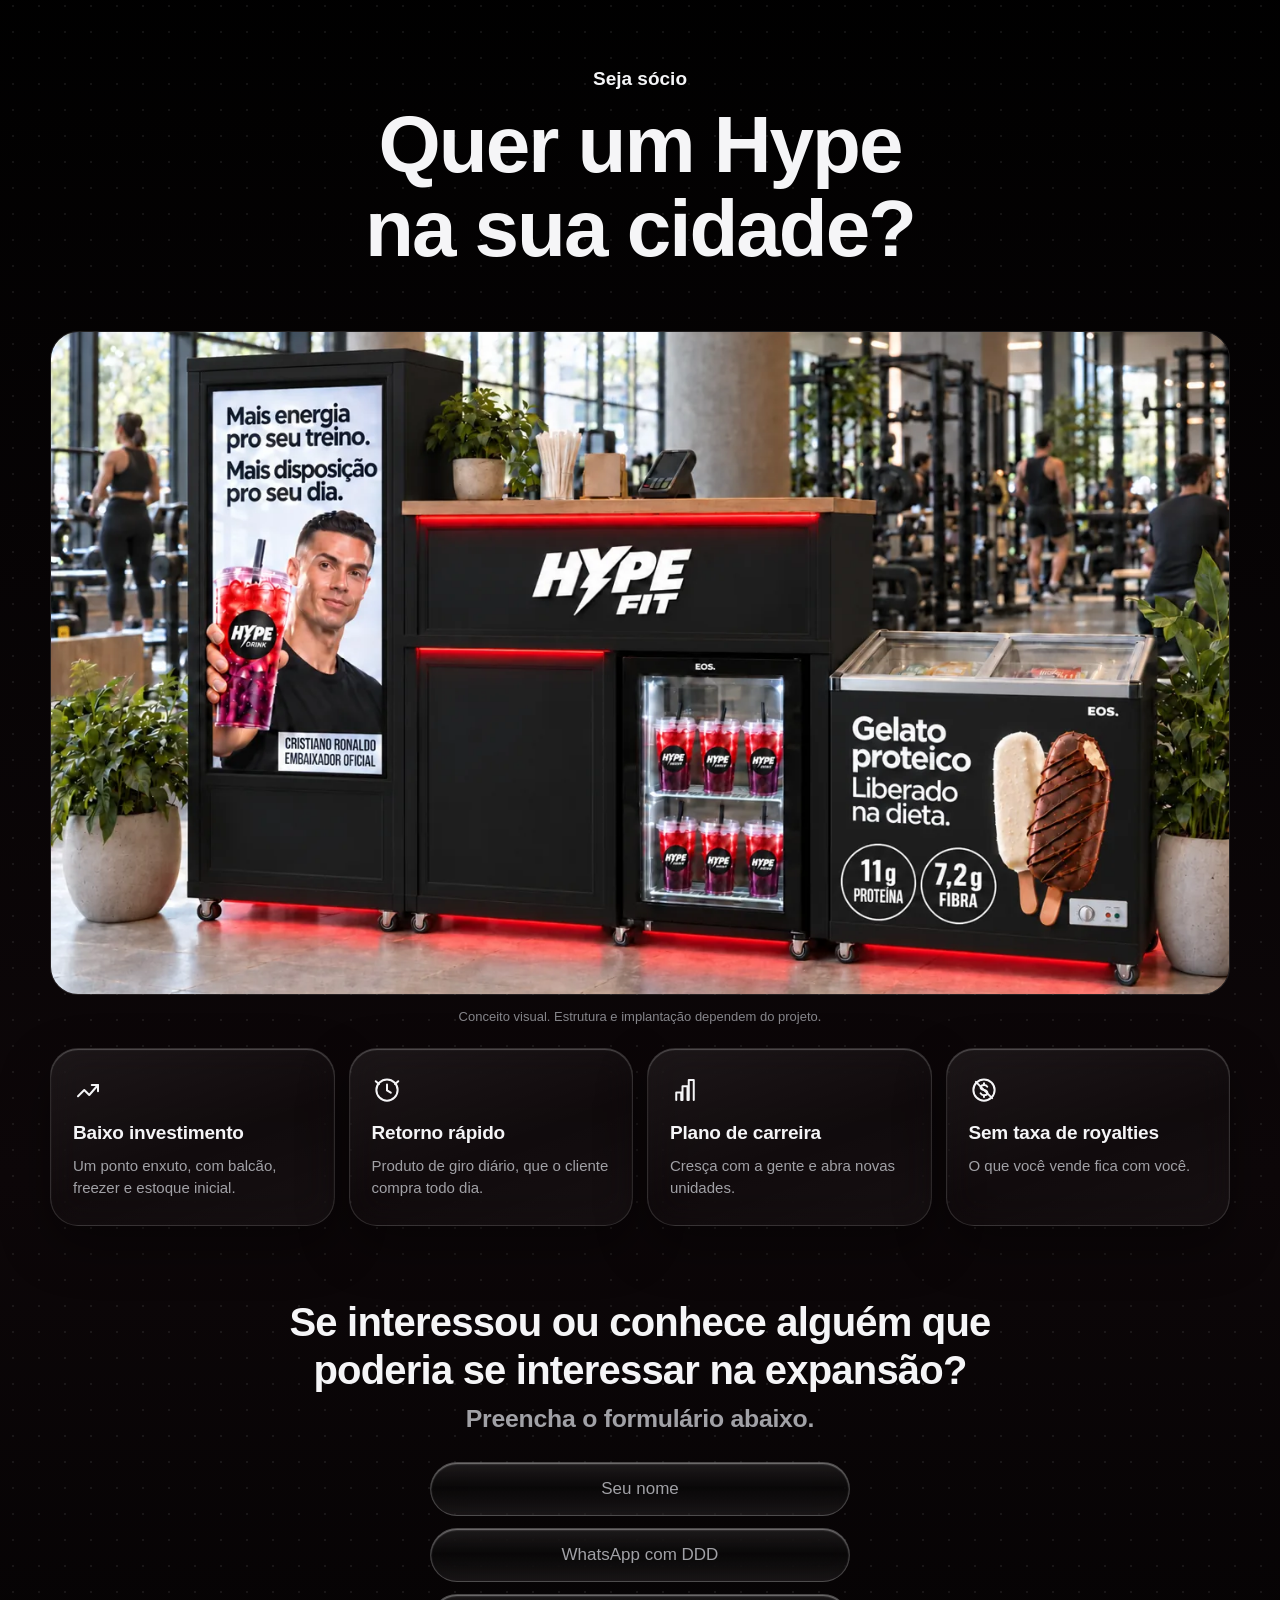
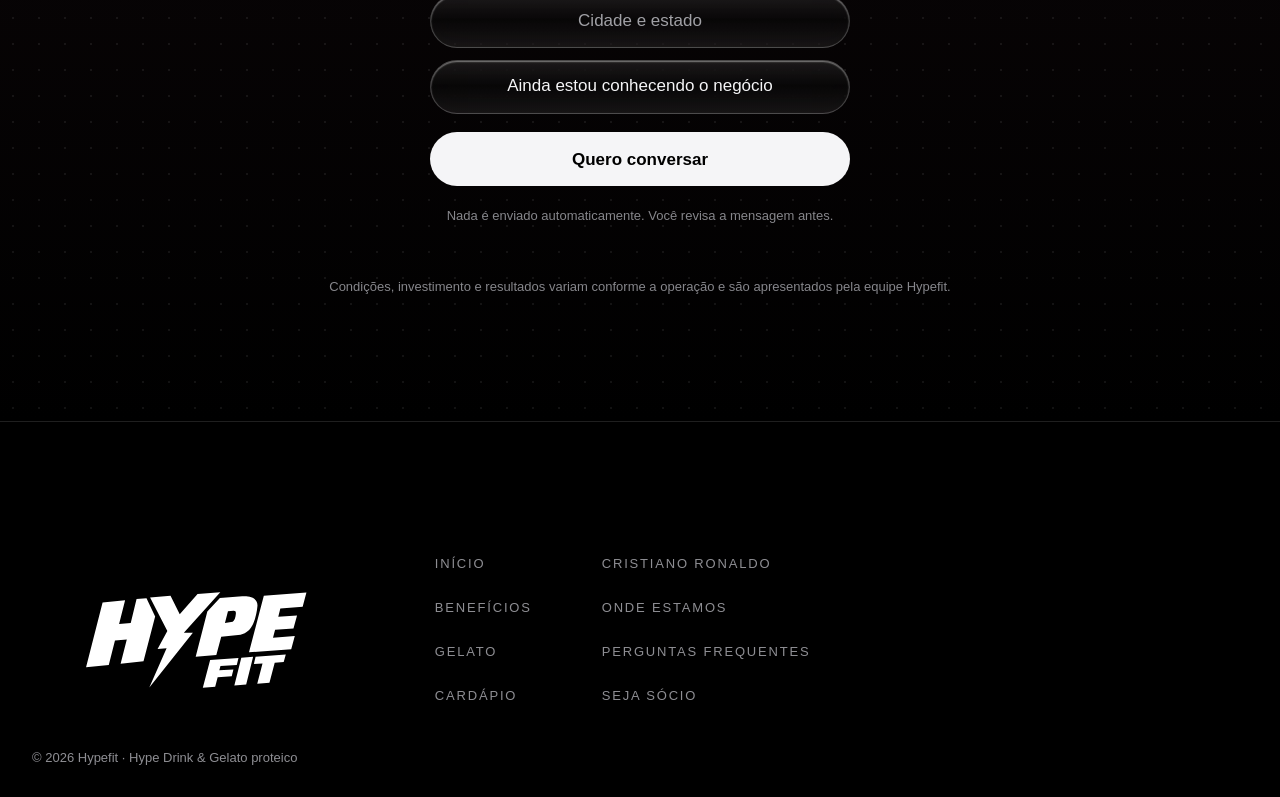
==== commit 2d6345f7: "Vitrine dos sabores: setas passam o sabor, copos em fila e fundo muda de cor" ====
--- a/index.html
+++ b/index.html
@@ -17,6 +17,16 @@
 </div></div>
 <a class="hero-scroll" href="#beneficios">Role e veja os benefícios <svg viewBox="0 0 24 24" aria-hidden="true"><path d="M12 4v15m-6-6 6 6 6-6"/></svg></a>
 </section>
+
+<section id="sabores" class="flv" aria-labelledby="flv-title" aria-roledescription="carrossel">
+<div class="flv-in"><div class="flv-copy"><p class="eyebrow">Hype Drink</p><h2 id="flv-title" class="flv-name" aria-live="polite">Strawberry<br>Bliss</h2><p class="flv-fruit">Morango e amora</p>
+<div class="flv-nav"><button type="button" class="flv-btn" data-flv="-1" aria-label="Sabor anterior"><svg viewBox="0 0 24 24" aria-hidden="true"><path d="m15 5-7 7 7 7"/></svg></button><button type="button" class="flv-btn" data-flv="1" aria-label="Próximo sabor"><svg viewBox="0 0 24 24" aria-hidden="true"><path d="m9 5 7 7-7 7"/></svg></button><span class="flv-count" aria-hidden="true">01 / 04</span></div></div>
+<div class="flv-track">
+<img class="flv-cup" src="assets/cup-roxo-vermelho.webp" alt="Hype Drink Strawberry Bliss" width="1024" height="1536" loading="lazy" data-n="Strawberry<br>Bliss" data-f="Morango e amora" data-c1="#7b1fd6" data-c2="#e0142f">
+<img class="flv-cup" src="assets/cup-amarelo-roxo.webp" alt="Hype Drink Golden Passion" width="1024" height="1536" loading="lazy" data-n="Golden<br>Passion" data-f="Maracujá e amora" data-c1="#e8a400" data-c2="#7a22c9">
+<img class="flv-cup" src="assets/cup-verde-laranja.webp" alt="Hype Drink Lemon Rush" width="1024" height="1536" loading="lazy" data-n="Lemon<br>Rush" data-f="Limão-siciliano e tangerina" data-c1="#5fae12" data-c2="#f07a10">
+<img class="flv-cup" src="assets/cup-rosa.webp" alt="Hype Drink Pink Lemonade" width="1024" height="1536" loading="lazy" data-n="Pink<br>Lemonade" data-f="Limão e amora" data-c1="#ff6fb0" data-c2="#d81b6a">
+</div></div></section>
 
 <section id="beneficios" class="benefits-sec" aria-labelledby="b-title"><div class="wrap"><div class="b-head"><p class="eyebrow reveal">Benefícios</p><h2 id="b-title" class="headline reveal">Seis motivos pra<br>entrar no Hype.</h2><p class="lead reveal">E logo abaixo, como o Hype se compara a um energético comum.</p></div>
 <ul class="b-grid"><li class="b-tile reveal" style="--c:#ffb13b"><svg viewBox="0 0 48 48" aria-hidden="true"><path d="m27 4-15 22h11l-3 18 16-23H25z"/></svg><h3>Mais energia e resistência física</h3></li><li class="b-tile reveal" style="--c:#8f7bff"><svg viewBox="0 0 48 48" aria-hidden="true"><path d="M24 8c-6-4-15 0-15 8-4 2-4 9 0 11 0 7 7 12 15 9 8 3 15-2 15-9 4-2 4-9 0-11 0-8-9-12-15-8zM24 8v28M16 18c3 0 5 2 5 5M32 18c-3 0-5 2-5 5"/></svg><h3>Mais foco e concentração</h3></li><li class="b-tile reveal" style="--c:#ff4b5a"><svg viewBox="0 0 48 48" aria-hidden="true"><path d="M5 19v10M11 14v20M37 14v20M43 19v10M11 24h26" stroke-linecap="round"/></svg><h3>Mais força muscular</h3></li><li class="b-tile reveal" style="--c:#3fd0ff"><svg viewBox="0 0 48 48" aria-hidden="true"><circle cx="24" cy="9" r="5"/><path d="M15 44V24c0-5 4-8 9-8s9 3 9 8v20M19 24h10M19 31h10M19 38h10"/></svg><h3>Reduz a inflamação corporal</h3></li><li class="b-tile reveal" style="--c:#ff6fb1"><svg viewBox="0 0 48 48" aria-hidden="true"><path d="M24 41S7 30 7 18a9 9 0 0 1 17-4 9 9 0 0 1 17 4c0 12-17 23-17 23z"/><path d="M11 24h7l3-6 4 11 3-5h9"/></svg><h3>Regula a pressão arterial</h3></li><li class="b-tile reveal" style="--c:#a9bcff"><svg viewBox="0 0 48 48" aria-hidden="true"><path d="M14 10h8l-8 9h8M26 4h12L26 17h12M8 26h6l-6 7h6"/></svg><h3>Melhora a qualidade do sono</h3></li></ul>
--- a/style.css
+++ b/style.css
@@ -427,5 +427,27 @@
 .item-img{position:relative}.selo-tamanho{position:absolute;top:14px;left:14px;z-index:2;background:#b6f45f;color:#0b0d08;font-weight:800;font-size:15px;letter-spacing:.03em;padding:6px 12px;border-radius:999px;box-shadow:0 4px 14px #0007}
 .combos-site{margin:0 auto 22px;padding:16px 20px;border-radius:22px;border:1px solid #b6f45f55;background:linear-gradient(135deg,#b6f45f1f,#ff3d9a14)}.combos-site strong{font-size:18px}.combos-site ul{list-style:none;padding:0;margin:8px 0;display:grid;gap:4px}.combos-site span{color:#b6f45f;font-weight:700}.combos-site small{color:var(--muted)}
 .combos-site strong{display:inline-flex;align-items:center;gap:8px}.combos-ico{width:17px;height:23px;flex:none;fill:#b6f45f}
+/* Vitrine dos sabores (09/11/2026): setas trocam o sabor, copos andam em fila e o fundo muda de cor */
+@property --c1{syntax:'<color>';inherits:true;initial-value:#7b1fd6}
+@property --c2{syntax:'<color>';inherits:true;initial-value:#e0142f}
+.flv{position:relative;overflow:hidden;padding:120px 0;transition:--c1 .8s ease,--c2 .8s ease;
+ background:linear-gradient(#000,transparent 14%,transparent 86%,#000),radial-gradient(70% 90% at 72% 55%,color-mix(in srgb,var(--c2) 70%,transparent),transparent 70%),radial-gradient(60% 80% at 20% 20%,color-mix(in srgb,var(--c1) 55%,transparent),transparent 70%),#000}
+.flv::after{content:"";position:absolute;inset:0;pointer-events:none;opacity:.18;mix-blend-mode:overlay;background:url("data:image/svg+xml,%3Csvg xmlns='http://www.w3.org/2000/svg' width='160' height='160'%3E%3Cfilter id='n'%3E%3CfeTurbulence type='fractalNoise' baseFrequency='.9' numOctaves='2' stitchTiles='stitch'/%3E%3CfeColorMatrix type='saturate' values='0'/%3E%3C/filter%3E%3Crect width='100%25' height='100%25' filter='url(%23n)'/%3E%3C/svg%3E")}
+.flv-in{position:relative;z-index:1;width:min(1180px,100% - 48px);margin-inline:auto;display:grid;grid-template-columns:minmax(300px,1fr) 1.5fr;align-items:center;gap:24px;min-height:620px}
+.flv-name{font-size:clamp(48px,6.4vw,88px);line-height:.95;letter-spacing:-.035em;margin:0 0 18px;font-weight:800}
+.flv-fruit{font-size:clamp(18px,1.7vw,22px);color:#ffffffd0;margin:0 0 40px}
+.flv-nav{display:flex;align-items:center;gap:14px}
+.flv-btn{width:54px;height:54px;border-radius:50%;display:grid;place-items:center;cursor:pointer;color:#fff;border:1px solid #ffffff55;background:var(--glass-bg);box-shadow:var(--glass-shine);backdrop-filter:blur(14px);transition:transform .2s}
+.flv-btn:active{transform:scale(.94)}
+.flv-btn svg{width:22px;height:22px;fill:none;stroke:currentColor;stroke-width:1.8;stroke-linecap:round;stroke-linejoin:round}
+.flv-count{margin-left:10px;font-size:14px;letter-spacing:.08em;color:#ffffffb0;font-variant-numeric:tabular-nums}
+.flv-track{position:relative;height:620px;touch-action:pan-y}
+.flv-cup{position:absolute;left:4%;bottom:0;height:100%;width:auto;transform-origin:50% 100%;cursor:pointer;
+ transition:transform .8s cubic-bezier(.2,.7,.2,1),opacity .8s,filter .8s;filter:drop-shadow(0 30px 40px #0008)}
+.flv-cup.on{cursor:default}
+@media(max-width:800px){.flv{padding:96px 0 72px}.flv-in{grid-template-columns:1fr;min-height:0;gap:8px;width:calc(100% - 32px)}
+ .flv-copy{order:2;text-align:center}.flv-nav{justify-content:center}.flv-fruit{margin-bottom:28px}
+ .flv-track{order:1;height:430px}.flv-cup{left:6%}}
+@media(prefers-reduced-motion:reduce){.flv,.flv-cup{transition:none}}
 
 .nav{top:calc(22px + env(safe-area-inset-top,0px))}@media(max-width:600px){.nav{top:calc(14px + env(safe-area-inset-top,0px))}}
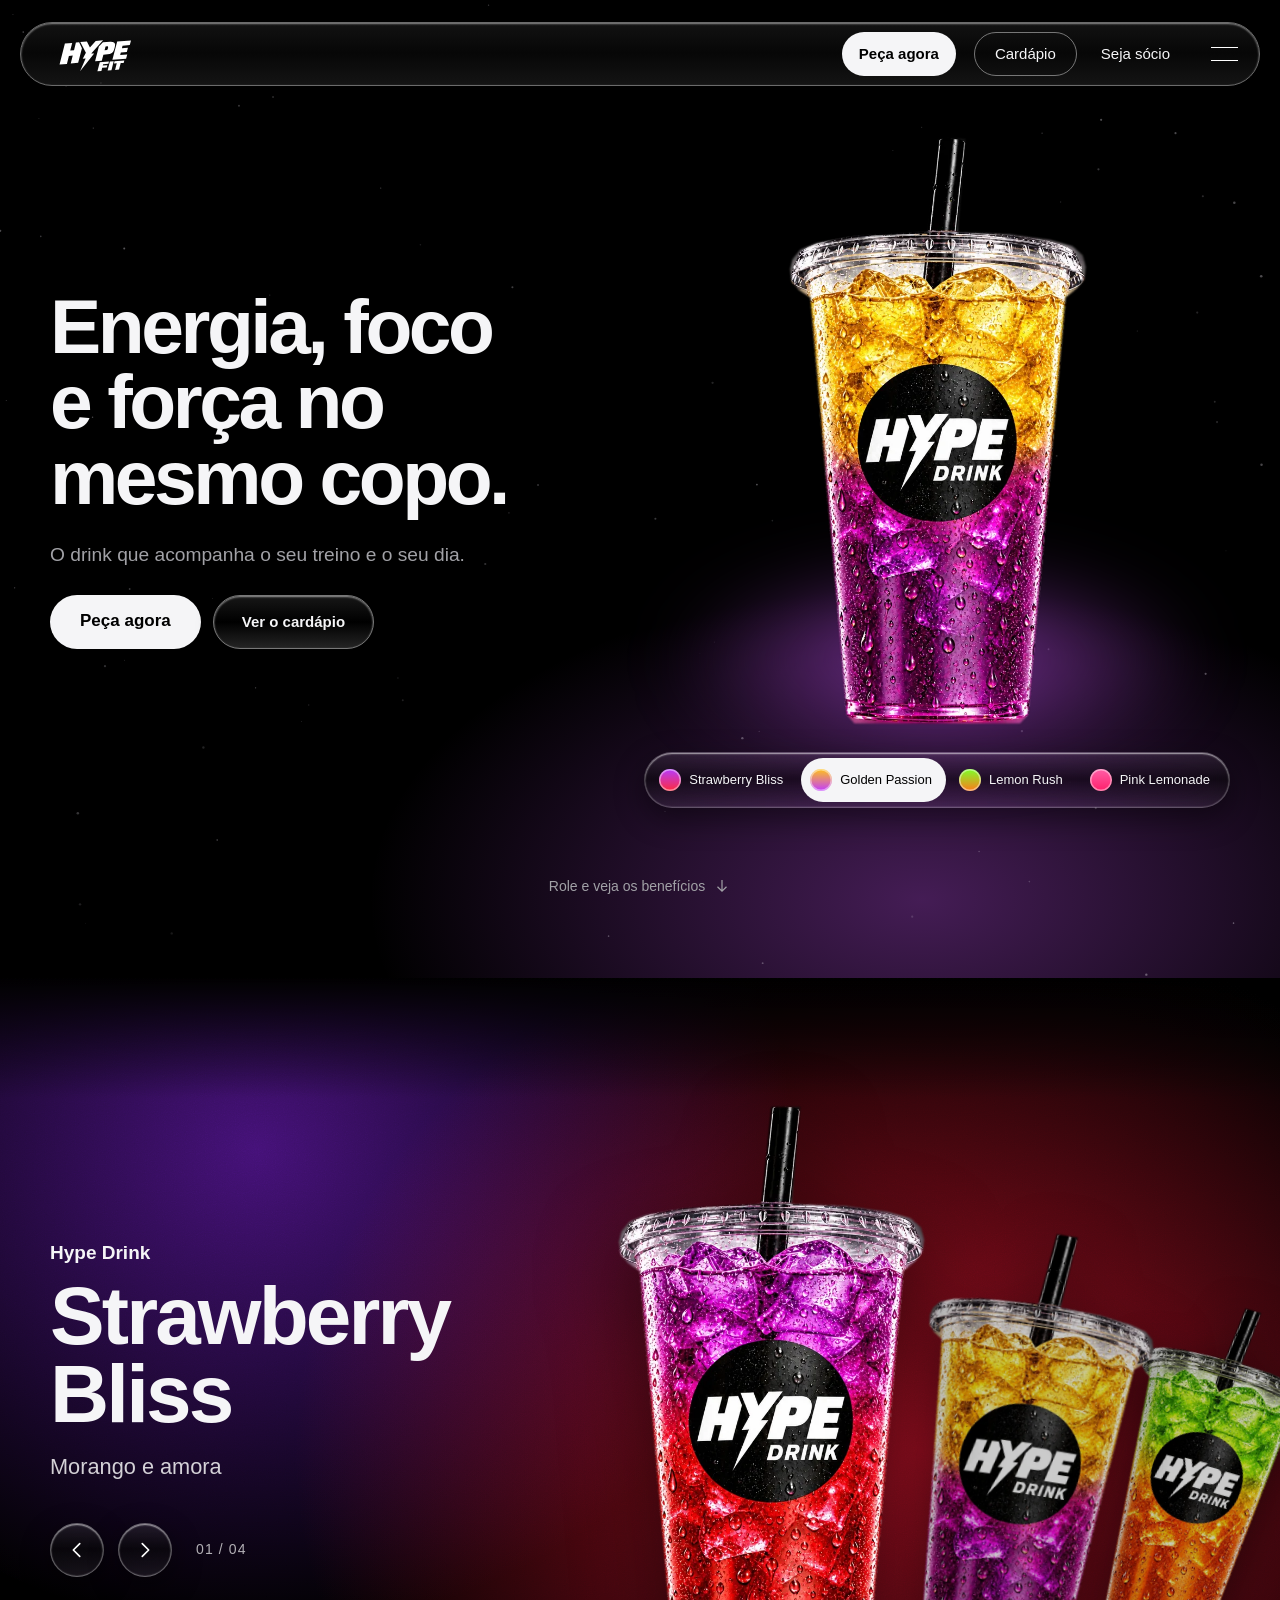
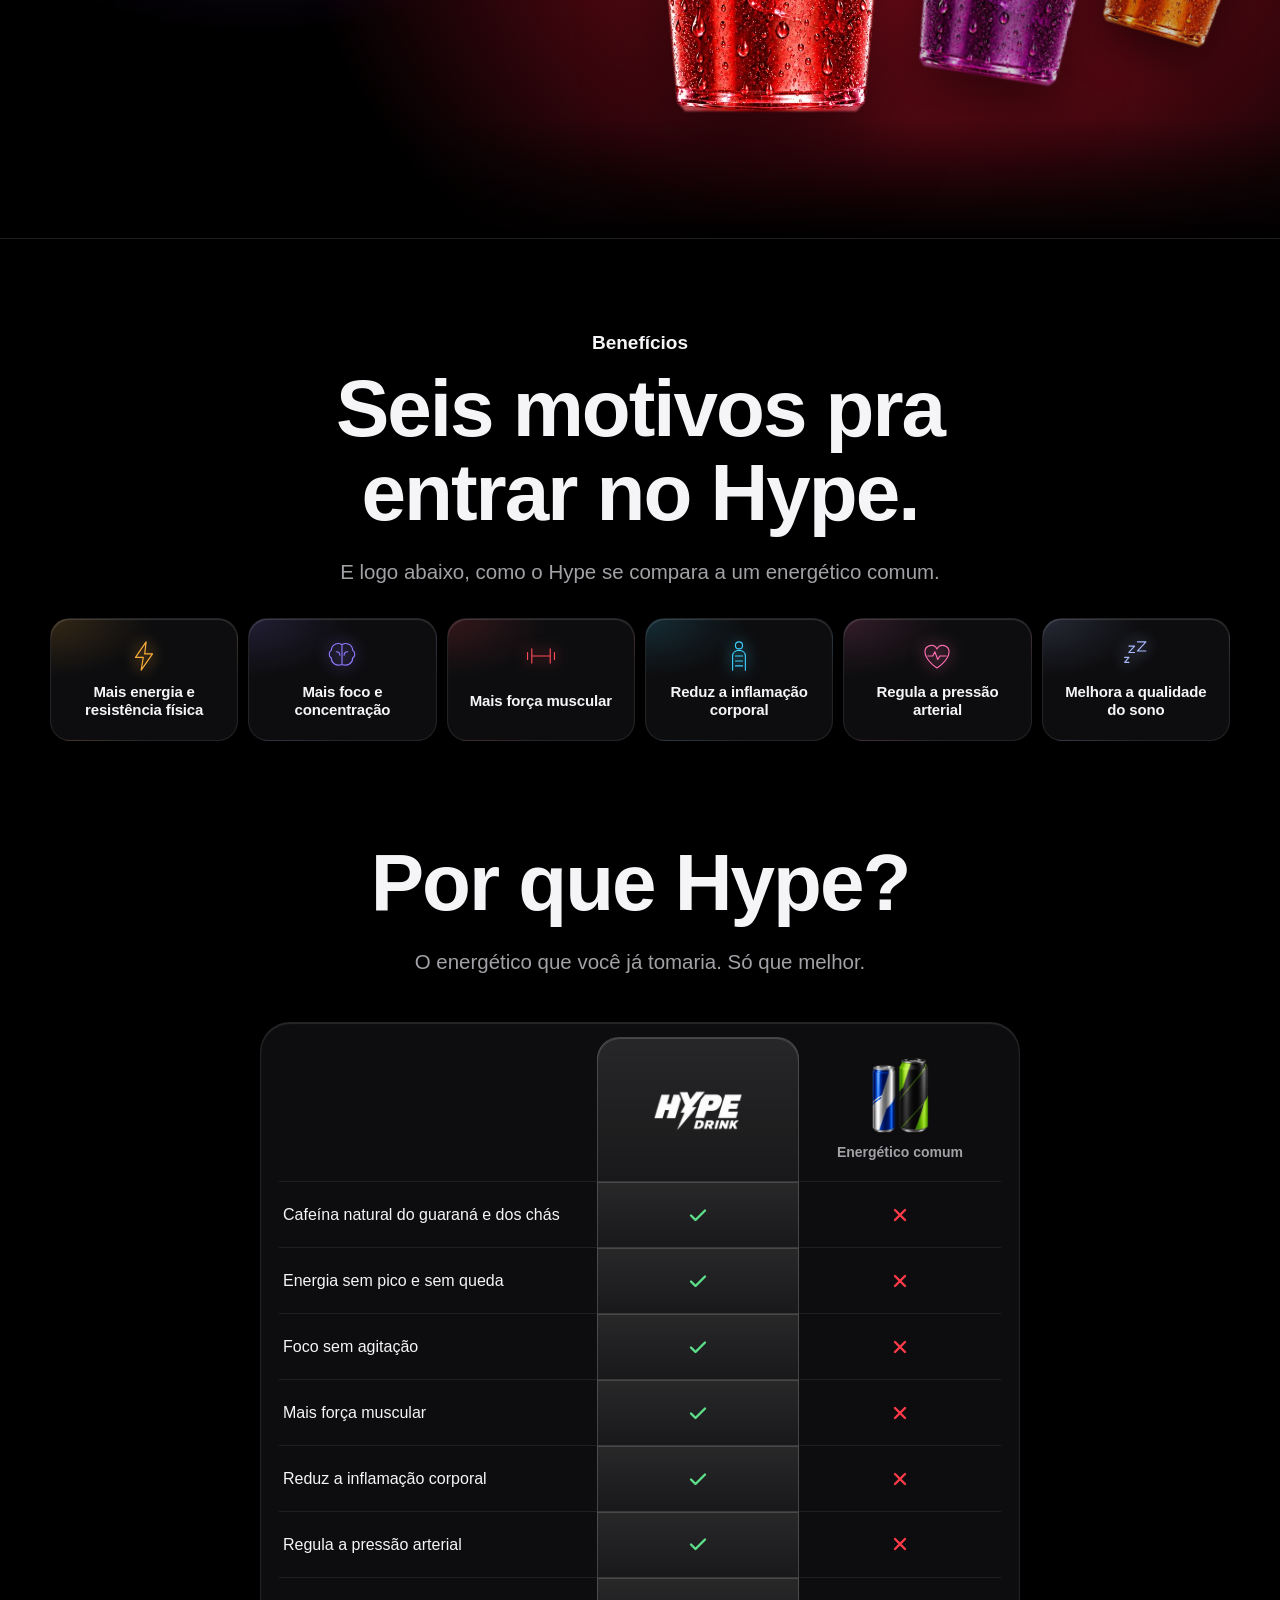
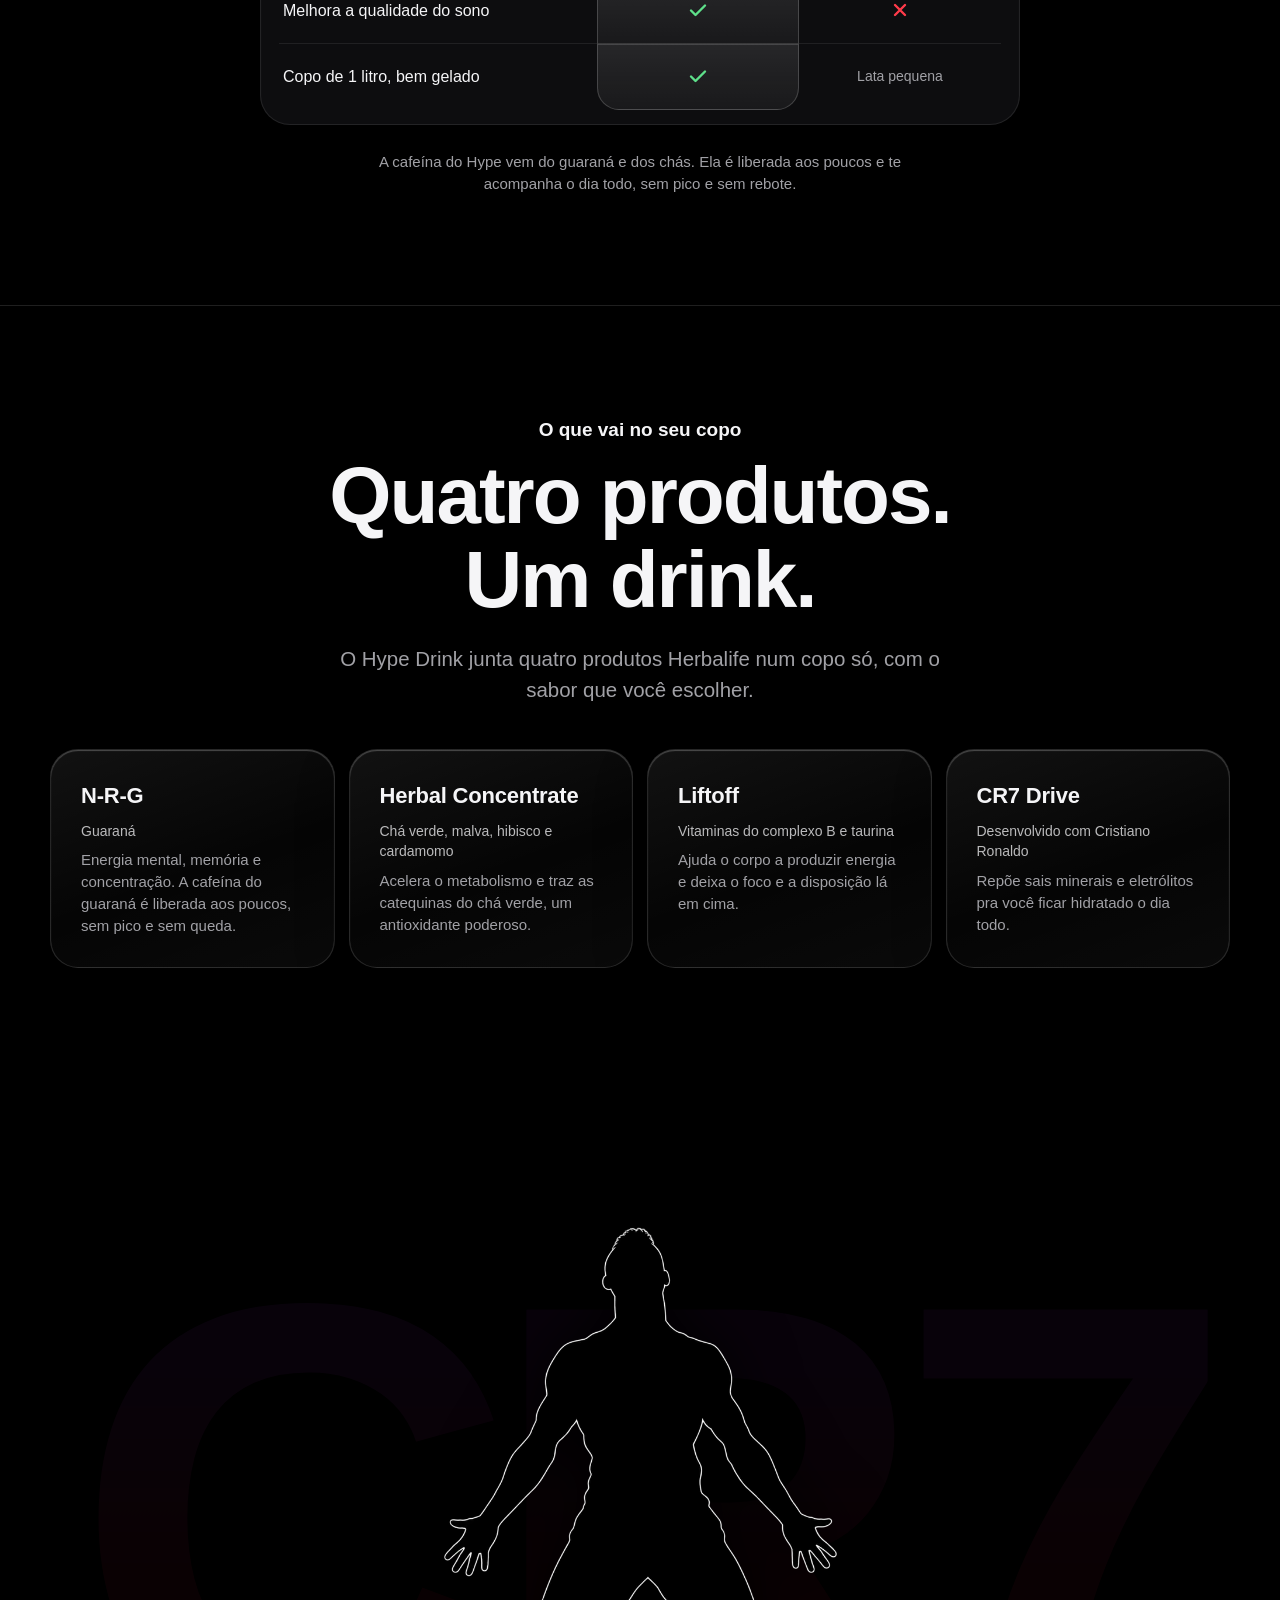
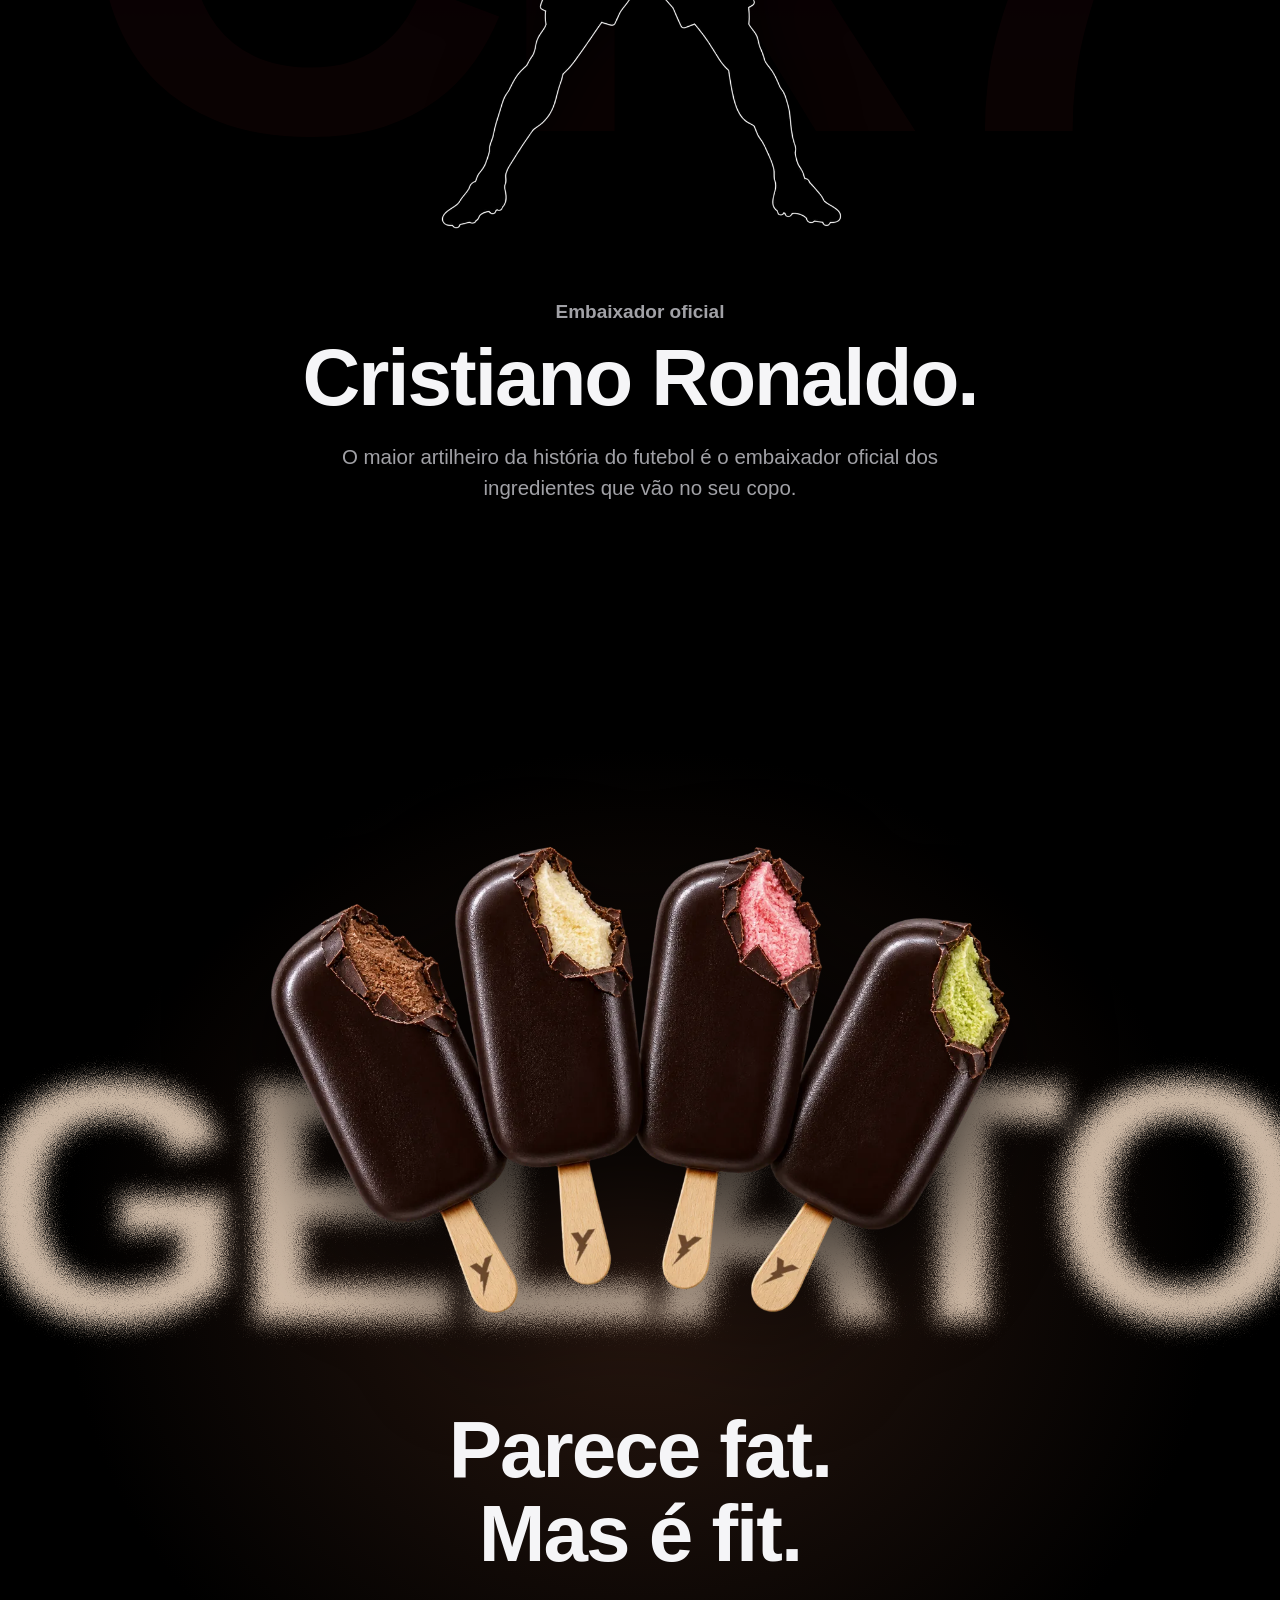
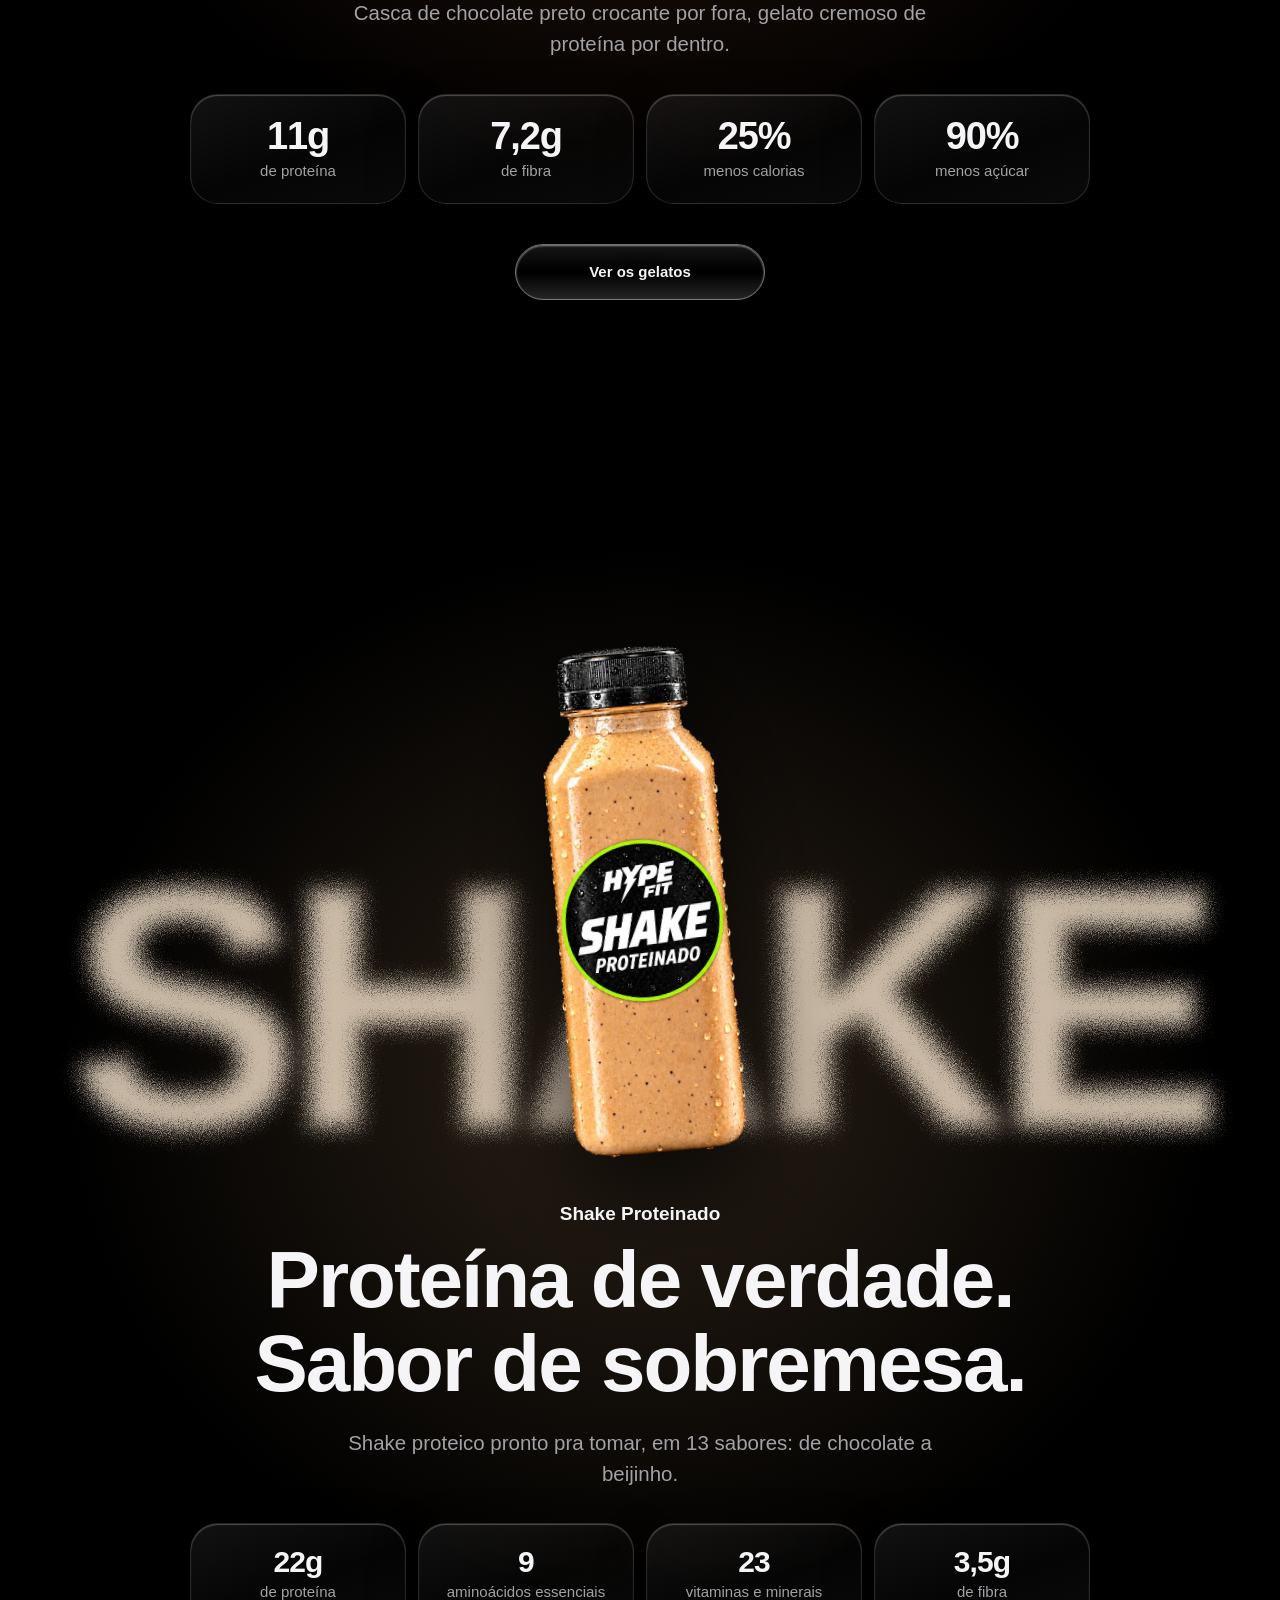
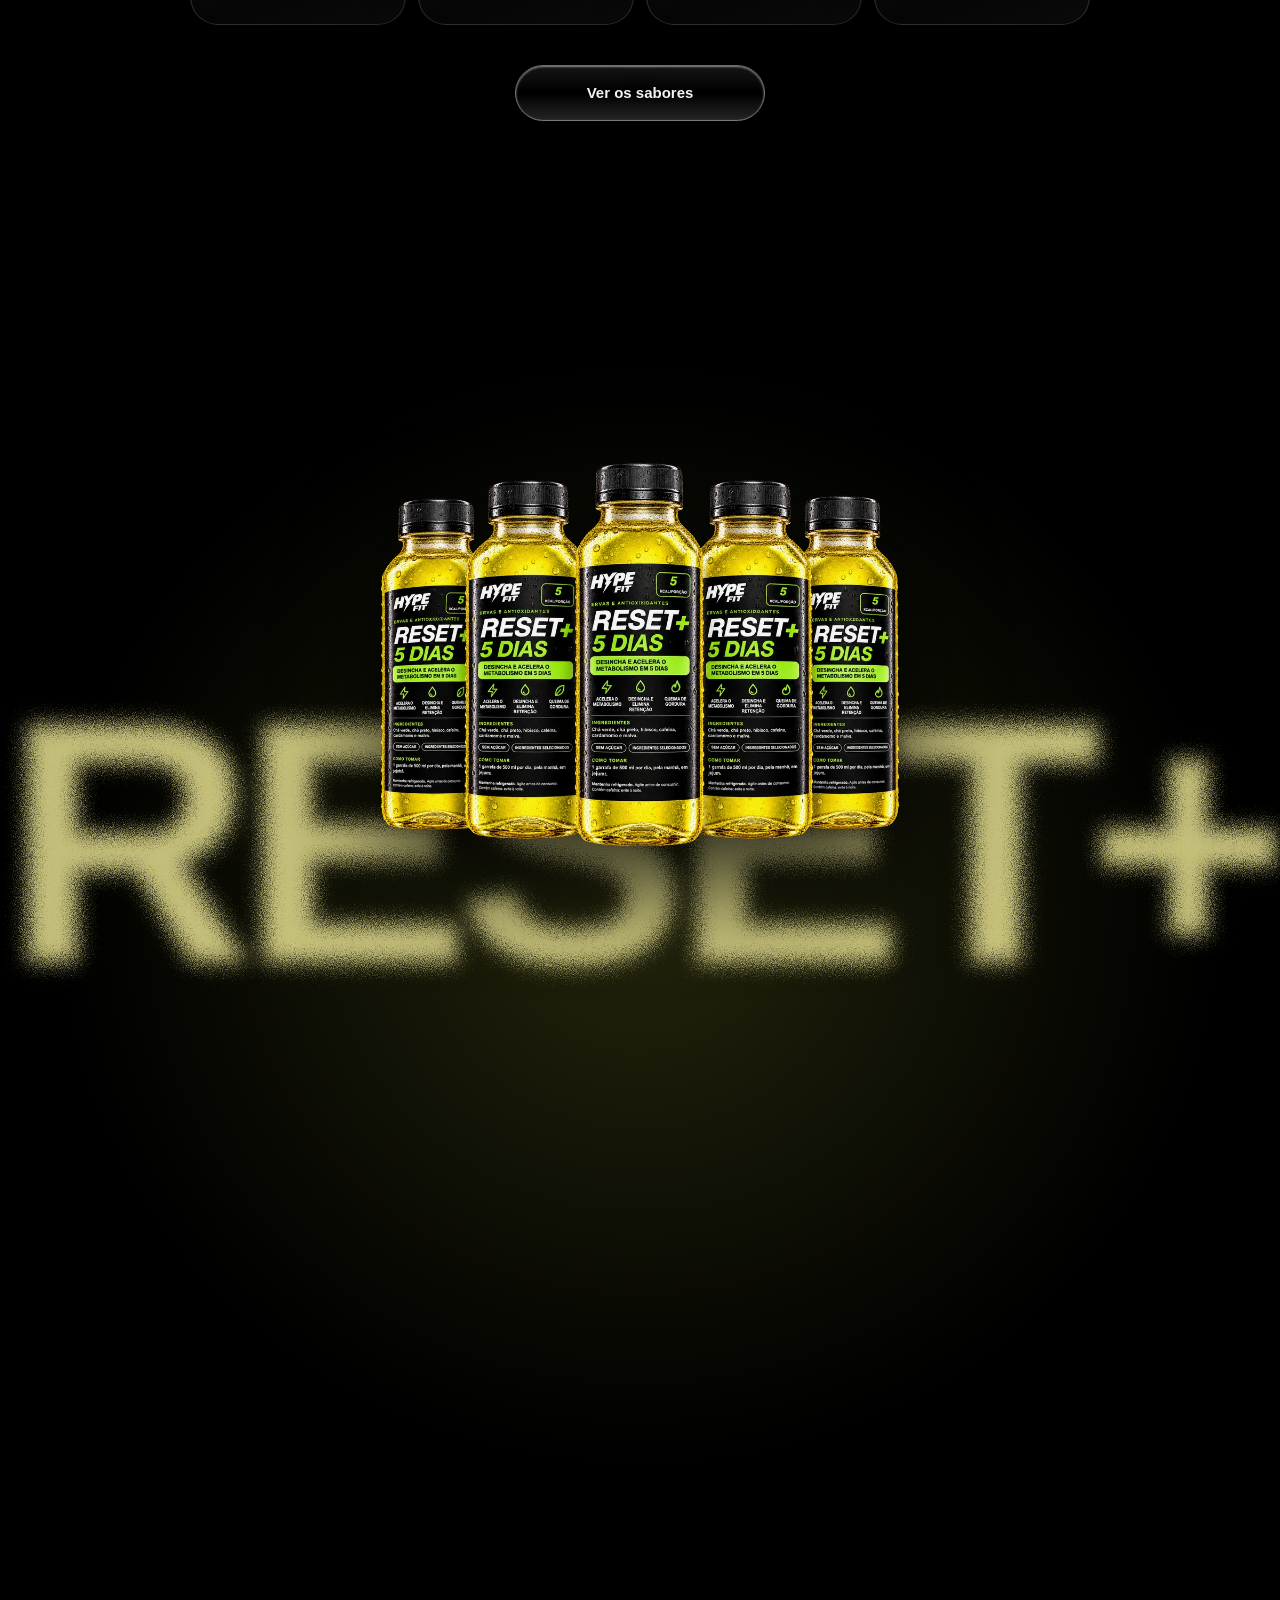
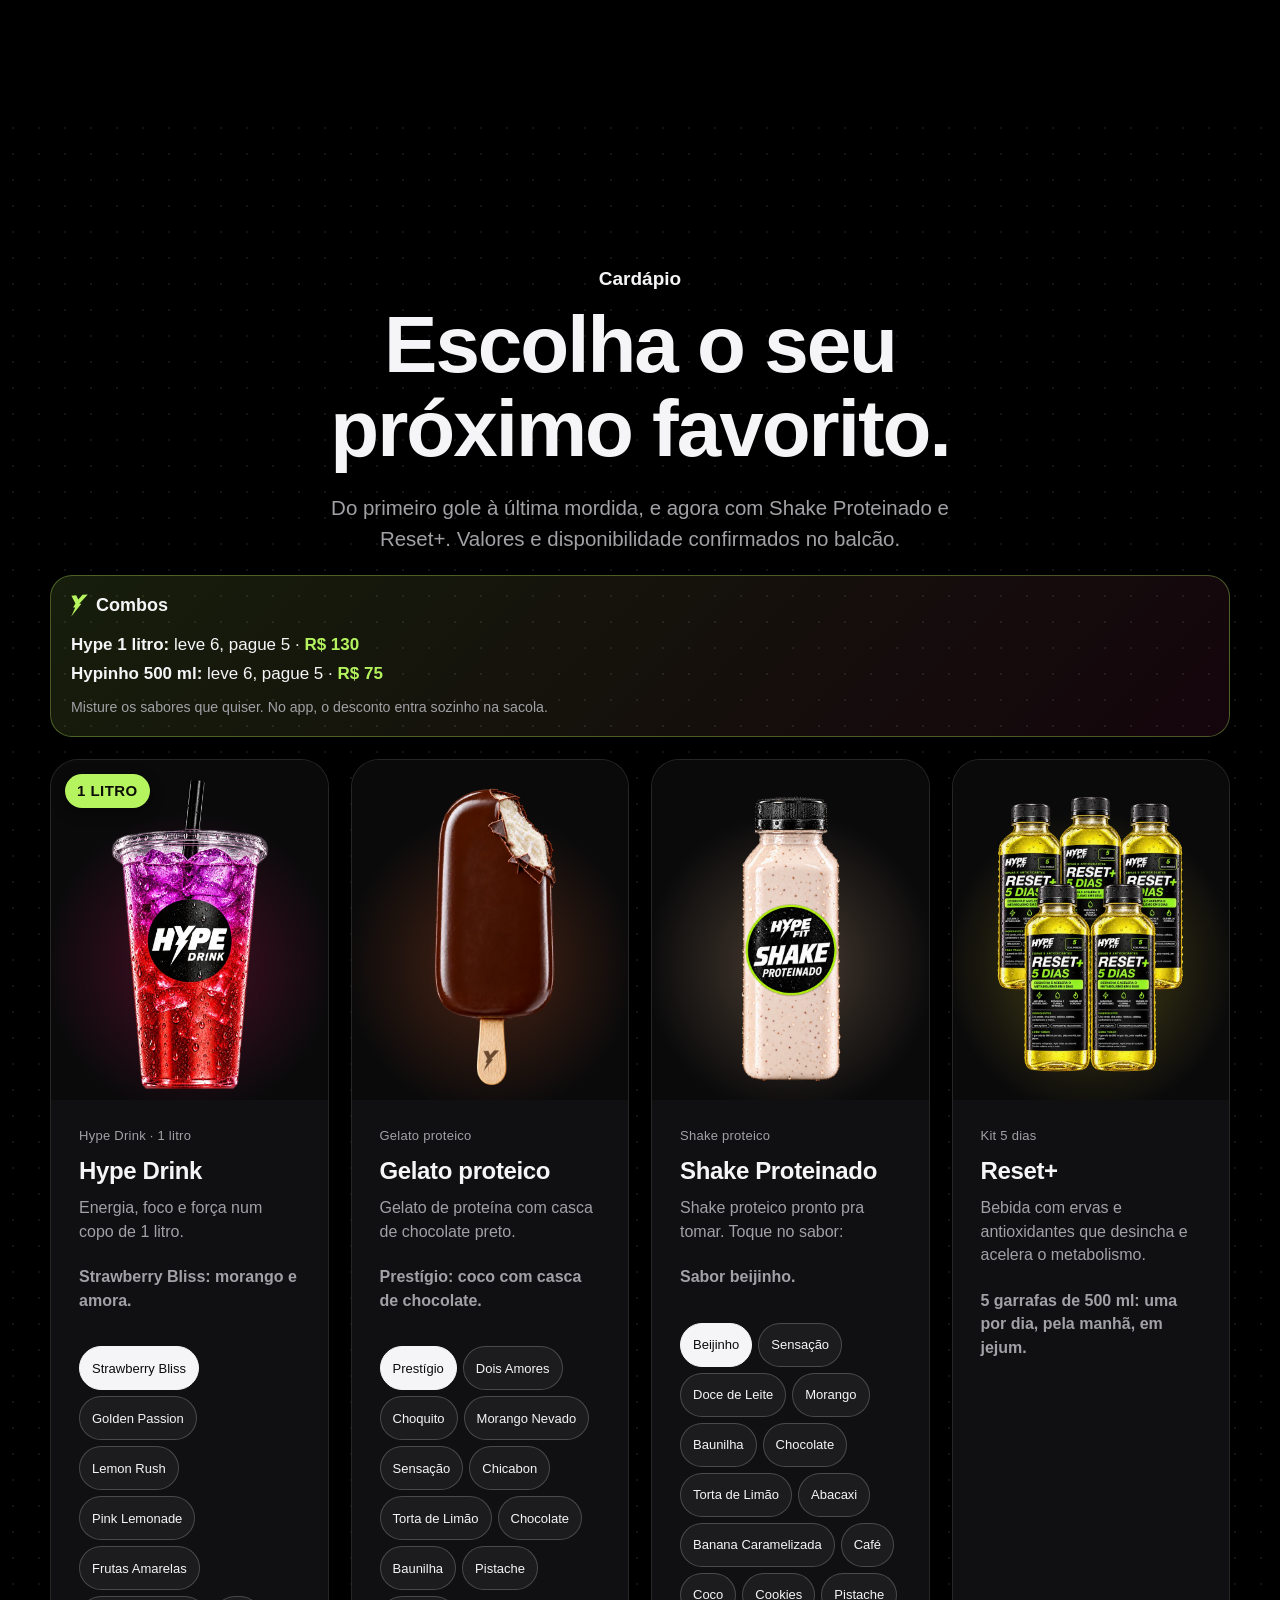
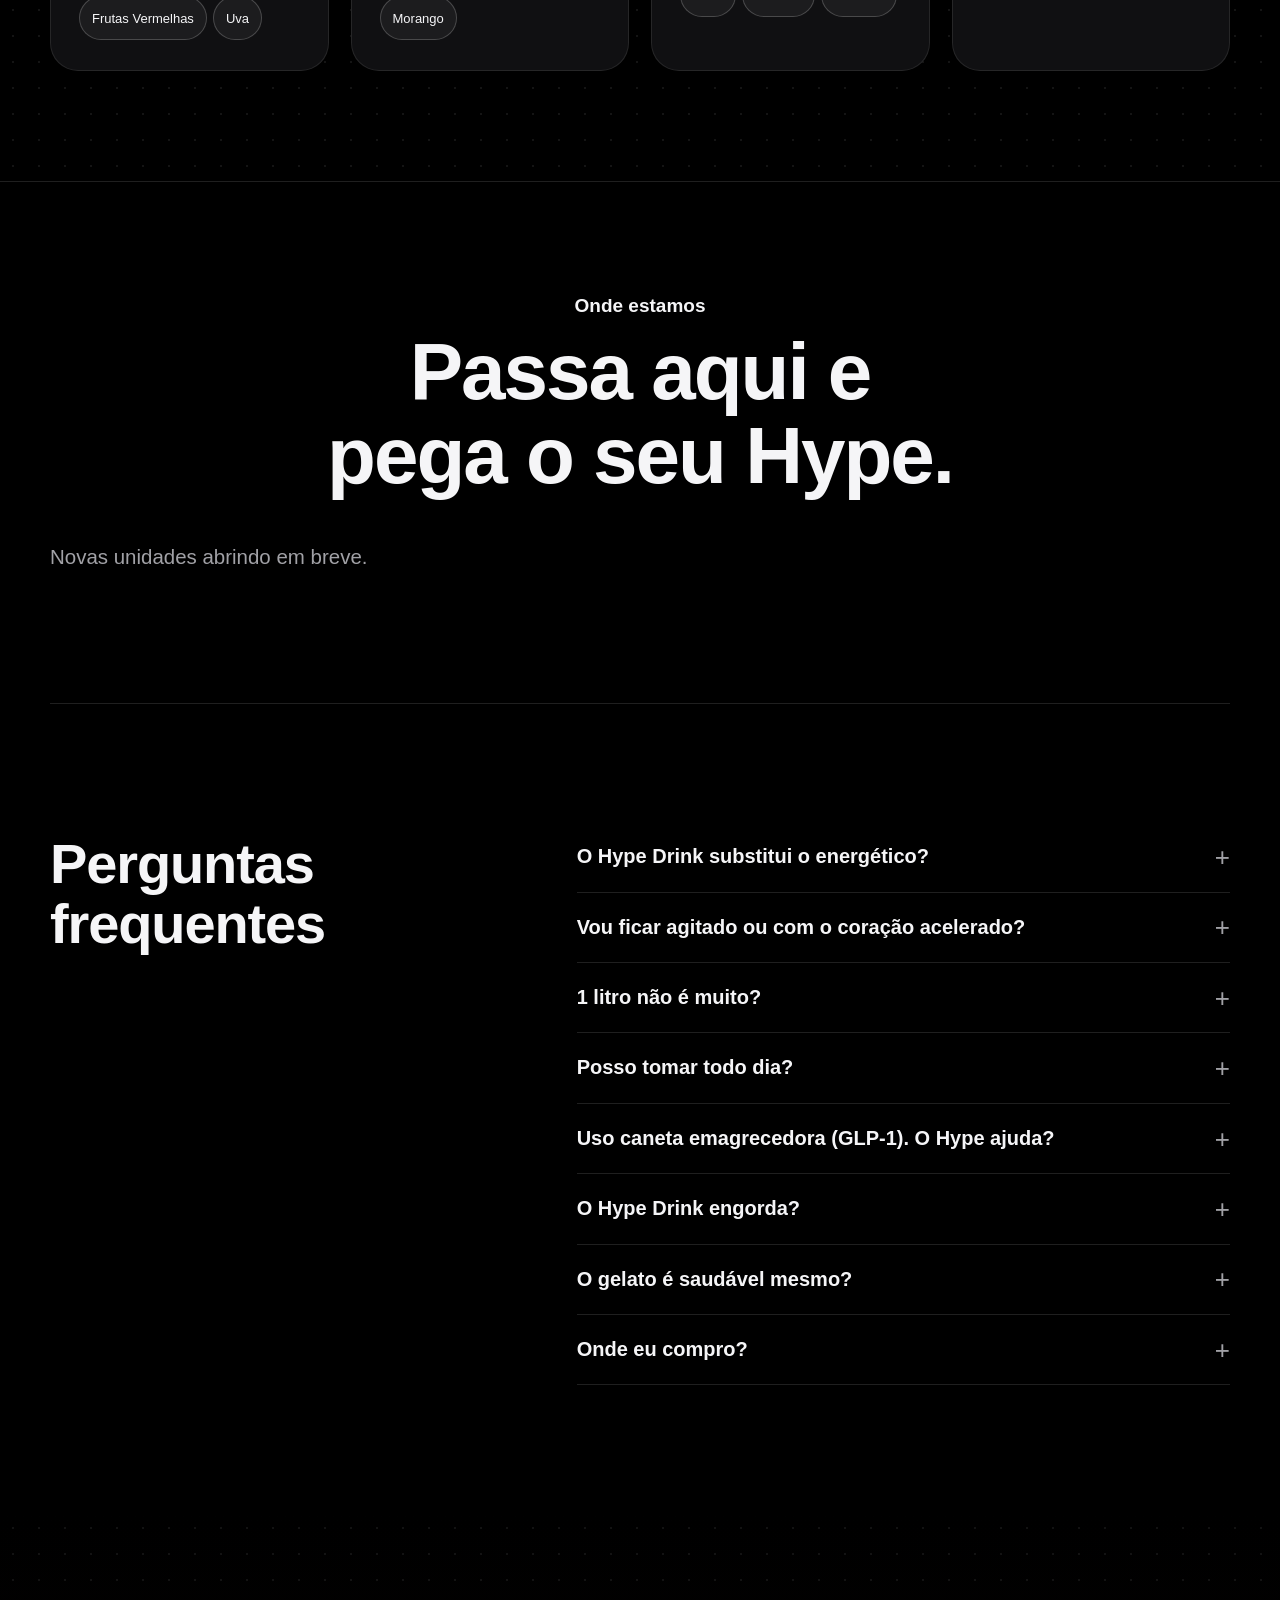
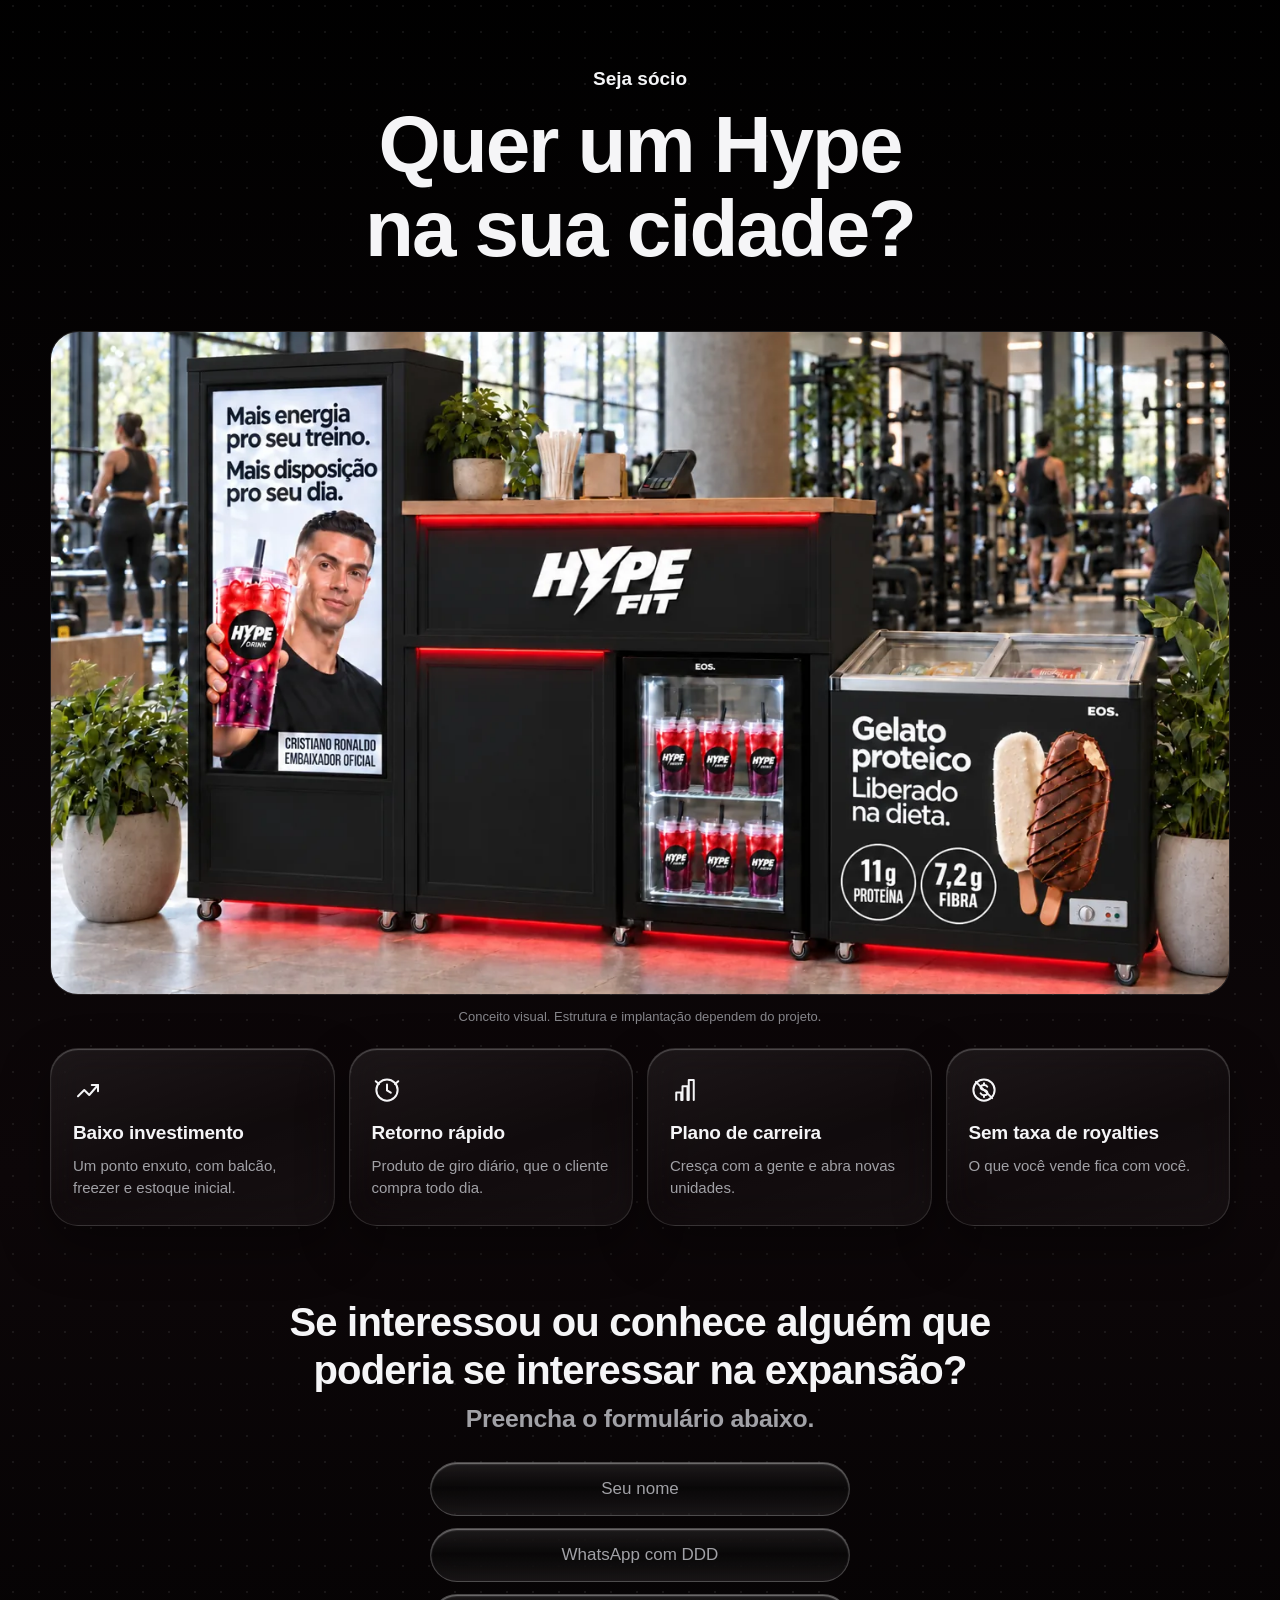
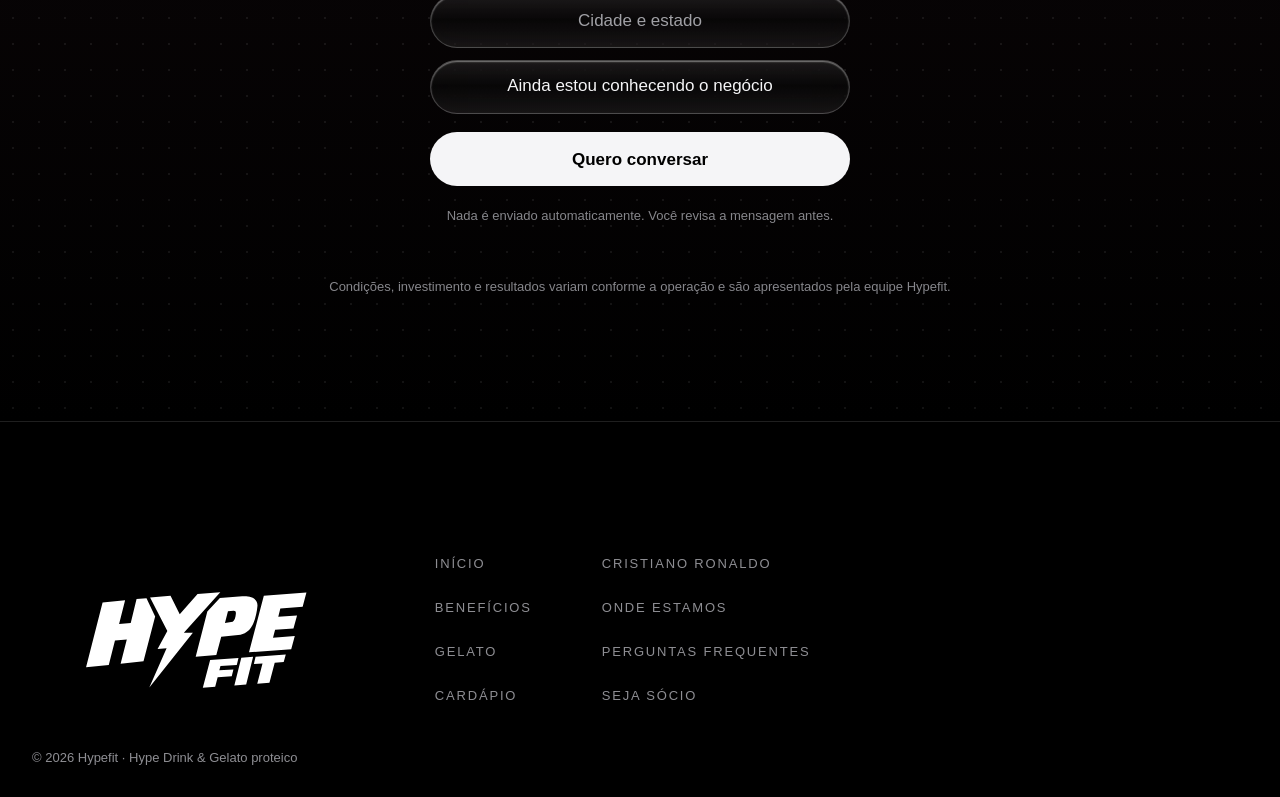
==== commit c30b94ab: "Versão por conteúdo em app.js, style.css e tel.js" ====
--- a/index.html
+++ b/index.html
@@ -1,4 +1,4 @@
-<!doctype html><html lang="pt-BR"><head><meta charset="utf-8"><meta name="viewport" content="width=device-width,initial-scale=1,viewport-fit=cover"><link rel="canonical" href="https://vcoppo.github.io/hypefit/"><link rel="icon" href="favicon.ico" sizes="48x48"><link rel="icon" href="favicon-32.png" type="image/png" sizes="32x32"><link rel="apple-touch-icon" href="apple-touch-icon.png"><link rel="manifest" href="site.webmanifest"><meta name="apple-mobile-web-app-title" content="Hypefit"><meta name="application-name" content="Hypefit"><meta property="og:type" content="website"><meta property="og:locale" content="pt_BR"><meta property="og:site_name" content="Hypefit"><meta property="og:url" content="https://vcoppo.github.io/hypefit/"><meta property="og:title" content="Hypefit · Hype Drink e gelato proteico"><meta property="og:description" content="Energia, foco e força no mesmo copo. Hype Drink de 1 litro e gelatos proteicos na Hypefit."><meta property="og:image" content="https://vcoppo.github.io/hypefit/og-image.jpg"><meta property="og:image:width" content="1200"><meta property="og:image:height" content="630"><meta property="og:image:alt" content="Copo de Hype Drink roxo e vermelho com a frase Energia, foco e força no mesmo copo"><meta name="twitter:card" content="summary_large_image"><meta name="twitter:title" content="Hypefit · Hype Drink e gelato proteico"><meta name="twitter:description" content="Energia, foco e força no mesmo copo. Hype Drink de 1 litro e gelatos proteicos na Hypefit."><meta name="twitter:image" content="https://vcoppo.github.io/hypefit/og-image.jpg"><meta name="theme-color" content="#000000"><title>Hypefit · Hype Drink e gelato proteico</title><meta name="description" content="Hype Drink e gelatos proteicos. Energia, foco e força em um copo de 1 litro. Veja o cardápio ou monte o seu ponto Hypefit."><link rel="stylesheet" href="style.css"><script src="app.js" defer></script><script src="tel.js" defer></script>
+<!doctype html><html lang="pt-BR"><head><meta charset="utf-8"><meta name="viewport" content="width=device-width,initial-scale=1,viewport-fit=cover"><link rel="canonical" href="https://vcoppo.github.io/hypefit/"><link rel="icon" href="favicon.ico" sizes="48x48"><link rel="icon" href="favicon-32.png" type="image/png" sizes="32x32"><link rel="apple-touch-icon" href="apple-touch-icon.png"><link rel="manifest" href="site.webmanifest"><meta name="apple-mobile-web-app-title" content="Hypefit"><meta name="application-name" content="Hypefit"><meta property="og:type" content="website"><meta property="og:locale" content="pt_BR"><meta property="og:site_name" content="Hypefit"><meta property="og:url" content="https://vcoppo.github.io/hypefit/"><meta property="og:title" content="Hypefit · Hype Drink e gelato proteico"><meta property="og:description" content="Energia, foco e força no mesmo copo. Hype Drink de 1 litro e gelatos proteicos na Hypefit."><meta property="og:image" content="https://vcoppo.github.io/hypefit/og-image.jpg"><meta property="og:image:width" content="1200"><meta property="og:image:height" content="630"><meta property="og:image:alt" content="Copo de Hype Drink roxo e vermelho com a frase Energia, foco e força no mesmo copo"><meta name="twitter:card" content="summary_large_image"><meta name="twitter:title" content="Hypefit · Hype Drink e gelato proteico"><meta name="twitter:description" content="Energia, foco e força no mesmo copo. Hype Drink de 1 litro e gelatos proteicos na Hypefit."><meta name="twitter:image" content="https://vcoppo.github.io/hypefit/og-image.jpg"><meta name="theme-color" content="#000000"><title>Hypefit · Hype Drink e gelato proteico</title><meta name="description" content="Hype Drink e gelatos proteicos. Energia, foco e força em um copo de 1 litro. Veja o cardápio ou monte o seu ponto Hypefit."><link rel="stylesheet" href="style.css?v=e584840e"><script src="app.js?v=6f364630" defer></script><script src="tel.js?v=a782d3dc" defer></script>
 <svg class="defs" aria-hidden="true" width="0" height="0"><filter id="grain" x="-10%" y="-10%" width="120%" height="120%"><feGaussianBlur stdDeviation="9" result="b"/><feTurbulence type="fractalNoise" baseFrequency="1.1" numOctaves="2" seed="4" result="n"/><feDisplacementMap in="b" in2="n" scale="34" xChannelSelector="R" yChannelSelector="G"/></filter><filter id="grain-sm" x="-10%" y="-20%" width="120%" height="140%"><feGaussianBlur stdDeviation="2.4" result="b"/><feTurbulence type="fractalNoise" baseFrequency="1.4" numOctaves="2" seed="4" result="n"/><feDisplacementMap in="b" in2="n" scale="9" xChannelSelector="R" yChannelSelector="G"/></filter></svg>
 <a class="skip" href="#beneficios">Pular para o conteúdo</a>
 <header class="nav"><a class="brand" href="#inicio" aria-label="Hypefit início"><img src="assets/hypefit-logo.svg" alt="Hypefit" width="120" height="62"></a><div class="nav-actions"><a class="nav-cta pedir-link so-pedido" data-pedir="" hidden>Peça agora</a><a class="nav-cta menu-link" href="#cardapio">Cardápio</a><a class="nav-cta partner-link" href="#seja-socio">Seja sócio</a><button class="menu-toggle" aria-expanded="false" aria-controls="main-menu" aria-label="Abrir menu"><span></span><span></span></button></div></header>
